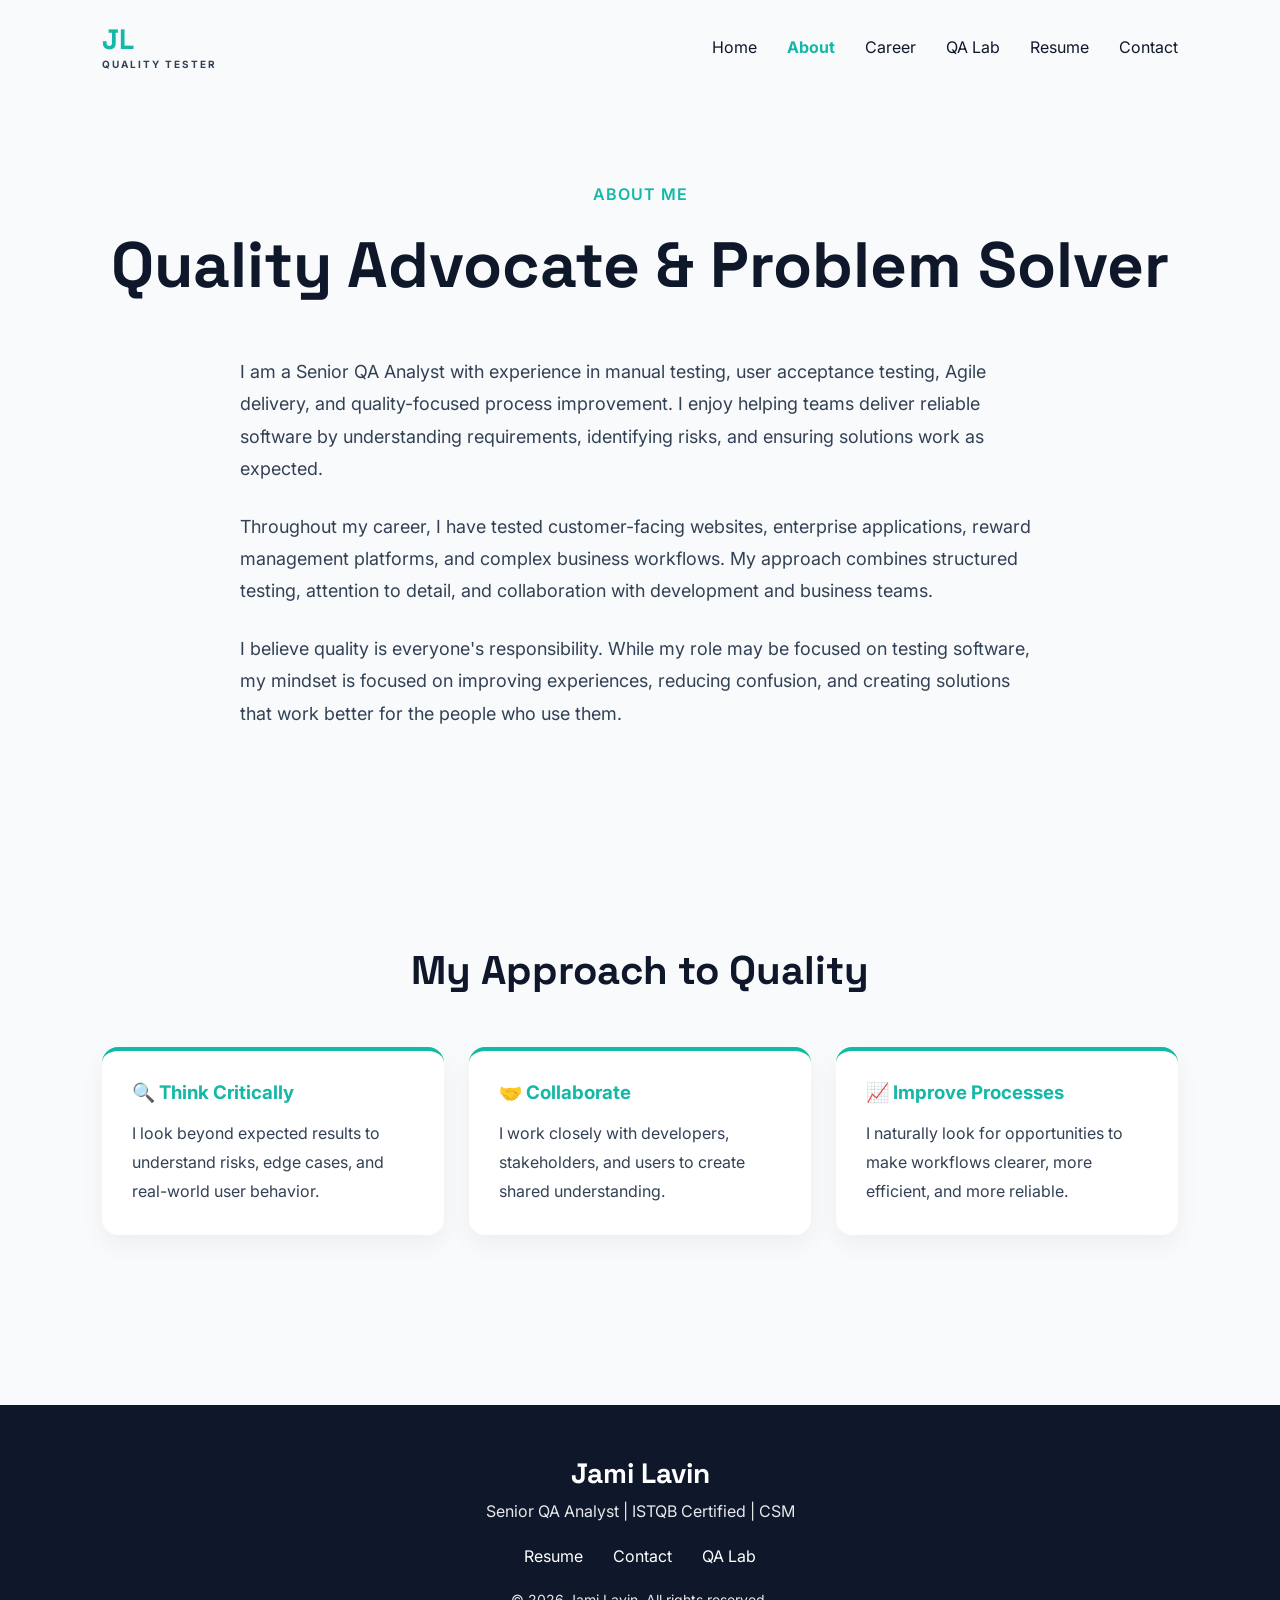
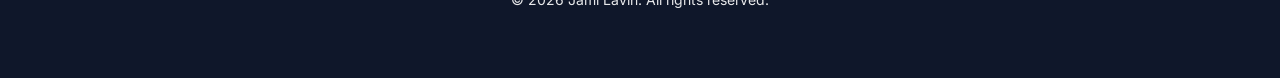
==== about.html @ 4e29f06f "Add files via upload" ====
<!DOCTYPE html>
<html lang="en">

<head>

<meta charset="UTF-8">

<meta name="viewport" content="width=device-width, initial-scale=1.0">

<title>About | Jami Lavin</title>

<link rel="stylesheet" href="css/style.css">

<link href="https://fonts.googleapis.com/css2?family=Inter:wght@400;500;600;700&family=Space+Grotesk:wght@500;600;700&display=swap" rel="stylesheet">

</head>


<body>


<header>

<nav class="navbar">

<div class="logo">
JL
<span>Quality Tester</span>
</div>


<ul class="nav-links">

<li><a href="index.html">Home</a></li>
<li><a class="active" href="about.html">About</a></li>
<li><a href="experience.html">Career</a></li>
<li><a href="qa-lab.html">QA Lab</a></li>
<li><a href="resume.html">Resume</a></li>
<li><a href="contact.html">Contact</a></li>

</ul>

</nav>

</header>


<section class="about">

    <div class="section-title">

        <p class="section-label">
            ABOUT ME
        </p>

        <h1>
            Quality Advocate & Problem Solver
        </h1>

    </div>



    <div class="about-content">


        <p>
            I am a Senior QA Analyst with experience in manual testing,
            user acceptance testing, Agile delivery, and quality-focused
            process improvement. I enjoy helping teams deliver reliable
            software by understanding requirements, identifying risks,
            and ensuring solutions work as expected.
        </p>


        <p>
            Throughout my career, I have tested customer-facing websites,
            enterprise applications, reward management platforms, and
            complex business workflows. My approach combines structured
            testing, attention to detail, and collaboration with
            development and business teams.
        </p>


        <p>
            I believe quality is everyone's responsibility. While my role
            may be focused on testing software, my mindset is focused on
            improving experiences, reducing confusion, and creating
            solutions that work better for the people who use them.
        </p>


    </div>

</section>

<section class="about">

<div class="section-title">

<h2>
My Approach to Quality
</h2>

</div>


<div class="skills-grid">


<div class="skill-card">

<h3>
🔍 Think Critically
</h3>

<p>
I look beyond expected results to understand risks,
edge cases, and real-world user behavior.
</p>

</div>



<div class="skill-card">

<h3>
🤝 Collaborate
</h3>

<p>
I work closely with developers, stakeholders,
and users to create shared understanding.
</p>

</div>



<div class="skill-card">

<h3>
📈 Improve Processes
</h3>

<p>
I naturally look for opportunities to make
workflows clearer, more efficient, and more reliable.
</p>

</div>



</div>

</section>




<footer class="footer">

    <div class="footer-content">

        <h3>
            Jami Lavin
        </h3>

        <p>
            Senior QA Analyst | ISTQB Certified | CSM
        </p>

        <div class="footer-links">

            <a href="resume.html">
                Resume
            </a>

            <a href="contact.html">
                Contact
            </a>

            <a href="qa-lab.html">
                QA Lab
            </a>

        </div>

        <p class="footer-copy">
            © 2026 Jami Lavin. All rights reserved.
        </p>

    </div>

</footer>
---- css/style.css ----
:root {

  --primary: #0F172A;   /* Navy */
--accent: #14B8A6;    /* Teal */
--highlight: #F97316; /* Coral */
--background: #F8FAFC;
--text: #334155;

}


* {
    margin: 0;
    padding: 0;
    box-sizing: border-box;
}


body {

    font-family: 'Inter', sans-serif;
    background: var(--background);
    color: var(--text);

}

nav ul {
  display: flex;
  flex-wrap: wrap;
  gap: 20px;
}


h1,
h2 {

    font-family: 'Space Grotesk', sans-serif;

}



.navbar {

    display: flex;
    justify-content: space-between;
    align-items: center;
    padding: 25px 8%;
    flex-wrap: wrap;

}



.logo {

    font-family: 'Space Grotesk', sans-serif;

    font-size: 28px;
    font-weight: 700;

    color: var(--accent);

    display: flex;
    flex-direction: column;

    line-height: 1;

}


.logo span {

    font-family: 'Inter', sans-serif;

    font-size: 10px;

    letter-spacing: 2px;

    text-transform: uppercase;

    color: var(--text);

    margin-top: 6px;

}



.nav-links {

    display: flex;
    align-items: center;
    gap: 30px;
    list-style: none;

}



.nav-links a {

    text-decoration: none;

    color: var(--primary);

    font-weight: 500;

}



.hero {

    min-height: 90vh;

    display: flex;

    align-items: center;

    padding: 5% 8%;

}



.hero-content {

    max-width: 750px;

}



.section-label {

    color: var(--accent);

    font-weight: 600;

    letter-spacing: 1px;

    margin-bottom: 20px;

}


h1 {

    font-size: 64px;

    color: var(--primary);

    margin-bottom: 15px;

}



h2 {

    font-size: 28px;

    color: var(--primary);

    line-height: 1.3;

    margin-bottom: 20px;

}


.description {

    font-weight: 600;

    margin-bottom: 20px;

}



.intro {

    font-size: 18px;

    line-height: 1.7;

    max-width: 650px;

    margin-bottom: 45px;

}


.hero-buttons {

    display: flex;

    gap: 20px;

    margin-top: 45px;
}




.button:hover {

    opacity: 0.85;

}


.button.secondary:hover {

    background: var(--primary);

    color: white;

}


.section-title {

    text-align: center;

    margin-bottom: 50px;

}





.section-title h2 {

    color: var(--primary);

    font-size: 40px;

    margin-top: 10px;

}


.about,
.skills {

    padding: 90px 8%;

}


.about-content {

    max-width: 800px;

    margin: auto;

    font-size: 18px;

    line-height: 1.8;

}


.about-content p {

    margin-bottom: 25px;

}

.project-card h3,
.skill-card h3 {

    color:var(--accent);

}

.skills-grid {

    display: grid;

    grid-template-columns: repeat(auto-fit, minmax(230px, 1fr));

    gap: 25px;

}


.skill-card {

    background:white;

    padding:30px;

    border-radius:16px;

    box-shadow:0 10px 25px rgba(0,0,0,0.05);

    transition: transform .3s ease;

    border-top: 4px solid var(--accent);

}


.skill-card:hover {

    transform:translateY(-8px);

}


.skill-card h3 {

    color:var(--primary);

    margin-bottom:15px;

}


.skill-card p {

    line-height:1.8;

    color:var(--text);

}

.qa-lab {

    padding:90px 8%;

}


.qa-intro {

    max-width:700px;

    margin:20px auto;

    line-height:1.7;

}



.qa-dashboard {

    display:grid;

    grid-template-columns:repeat(auto-fit,minmax(240px,1fr));

    gap:25px;

    margin-top:50px;

}



.qa-card {

    background:white;

    padding:35px;

    border-radius:18px;

    box-shadow:0 10px 25px rgba(0,0,0,.05);

    transition:.3s;

    border-top: 4px solid var(--accent);

}



.qa-card:hover {

    transform:translateY(-8px);

}



.qa-card h3 {

    color:var(--accent);

    margin-bottom:20px;

}

/* Professional Snapshot */

.snapshot {

    padding: 80px 8%;

    background: white;

    text-align: center;

}

.snapshot h2 {

    margin-bottom: 50px;

}

.snapshot-grid {

    display: grid;

    grid-template-columns: repeat(auto-fit, minmax(220px, 1fr));

    gap: 25px;

}

.snapshot-card {

    padding: 35px 25px;

    border-radius: 18px;

    background: var(--background);

    box-shadow: 0 10px 25px rgba(0,0,0,.05);

    transition: .3s ease;

}

.snapshot-card:hover {

    transform: translateY(-6px);

}

.snapshot-card h3 {

    font-size: 42px;

    color: var(--accent);

    margin-bottom: 15px;

}

.snapshot-card p {

    line-height: 1.6;

}

/* Footer */

footer {

    background: var(--primary);

    color: white;

    padding: 60px 8%;

    text-align: center;

}

.footer-content h3 {

    font-size: 28px;

    margin-bottom: 15px;

}

.footer-content p {

    opacity: .9;

    margin-bottom: 25px;

}

.footer-links {

    display: flex;

    justify-content: center;

    gap: 30px;

    margin-bottom: 30px;

    flex-wrap: wrap;

}

.footer-links a {

    color: white;

    text-decoration: none;

    transition: .3s;

}

.footer-links a:hover {

    color: var(--accent);

}

.copyright {

    font-size: 14px;

    opacity: .7;

}

.metric {

    font-family:'Space Grotesk', sans-serif;

    font-size:40px;

    font-weight:700;

    color:var(--accent);

    margin-bottom:15px;

}



.status-ready {

    color:var(--accent);

}
.test-cases {

    padding:40px 8%;

    max-width:900px;

    margin:auto;

}


.test-cases .test-case {

    margin-bottom:20px;

}

.badge.regression {
    background: #E0E7FF;
    color: #3730A3;
}

.badge.uat {
    background: #CCFBF1;
    color: #0F766E;
}

.table-container {

    overflow-x:auto;

}


table {

    width:100%;

    border-collapse:collapse;

    background:white;

    border-radius:15px;

    overflow:hidden;

}



th {

    background:var(--primary);

    color:white;

    text-align:left;

    padding:18px;

}



td {

    padding:18px;

    border-bottom:1px solid #e2e8f0;

}



.passed {

    color:var(--accent);

    font-weight:700;

}

.defects {

    padding:90px 8%;

}



.defect-grid {

    display:grid;

    grid-template-columns:repeat(auto-fit,minmax(300px,1fr));

    gap:30px;

}



.defect-card {

    background:white;

    padding:30px;

    border-radius:18px;

    box-shadow:0 10px 25px rgba(0,0,0,.05);

    transition:.3s;

}



.defect-card:hover {

    transform:translateY(-8px);

}



.defect-header {

    display:flex;

    justify-content:space-between;

    align-items:center;

    margin-bottom:20px;

}

header {
  flex-wrap: wrap;
}

.bug-id {

    font-weight:700;

    color:var(--primary);

}



.severity {

    padding:6px 12px;

    border-radius:20px;

    font-size:12px;

    font-weight:700;

}



.high {

    background:#fee2e2;

    color:#b91c1c;

}



.medium {

    background:#fef3c7;

    color:#92400e;

}



.low {

    background:#dcfce7;

    color:#166534;

}



.defect-card h3 {

    margin-bottom:15px;

    color:var(--primary);

}



.defect-card h4 {

    margin-top:20px;

    margin-bottom:10px;

}



.defect-card li {

    margin-left:20px;

    margin-bottom:5px;

}



.defect-card p {

    line-height:1.6;

    margin-top:12px;

}

.test-plan,
.traceability {

    padding:90px 8%;

}



.plan-grid {

    display:grid;

    grid-template-columns:repeat(auto-fit,minmax(250px,1fr));

    gap:25px;

}



.plan-card {

    background:white;

    padding:30px;

    border-radius:18px;

    box-shadow:0 10px 25px rgba(0,0,0,.05);

}



.plan-card h3 {

    color:var(--primary);

    margin-bottom:15px;

}



.plan-card p {

    line-height:1.7;

}

.api-testing {

    padding:90px 8%;

}



.api-grid {

    display:grid;

    grid-template-columns:repeat(auto-fit,minmax(280px,1fr));

    gap:25px;

}



.api-card {

    background:white;

    padding:30px;

    border-radius:18px;

    box-shadow:0 10px 25px rgba(0,0,0,.05);

}



.api-card h3 {

    color:var(--primary);

    margin-bottom:20px;

}



.api-card p {

    line-height:1.7;

    margin-bottom:15px;

}



.api-status {

    display:inline-block;

    margin-top:15px;

    color:var(--accent);

    font-weight:700;

}

.projects {

    padding:90px 8%;

}



.project-grid {

    display:grid;

    grid-template-columns:repeat(auto-fit,minmax(300px,1fr));

    gap:30px;

}



.project-card {

    background:white;

    padding:35px;

    border-radius:18px;

    box-shadow:0 10px 25px rgba(0,0,0,.05);

    border-top: 4px solid var(--accent);

}



.project-card h3 {

    color:var(--primary);

    margin-bottom:20px;

}



.project-card h4 {

    margin-top:20px;

    margin-bottom:10px;

}



.project-card li {

    margin-left:20px;

    margin-bottom:8px;

}



.project-card p {

    line-height:1.7;

    margin-bottom:15px;

}

.button {

    display:inline-block;
    padding:14px 28px;
    border-radius:30px;
    text-decoration:none;
    font-weight:600;

    background:var(--primary);
    color:white;
    border:2px solid var(--primary);

    transition:all .3s ease;

}

.button:hover{

    background:white;
    color:var(--primary);
    border:2px solid var(--primary);

}



.button.secondary{

    background:white;
    color:var(--primary);
    border:2px solid var(--primary);

}



.button.secondary:hover{

    background:var(--primary);
    color:white;

}

/* Homepage Highlight Cards */

.highlights {

    padding:80px 8%;

    text-align:center;

}


.highlight-grid {

    display:grid;

    grid-template-columns:repeat(auto-fit, minmax(250px, 1fr));

    gap:25px;

    margin-top:40px;

}


.highlight-card {

    background:white;

    padding:30px;

    border-radius:18px;

    box-shadow:0 10px 25px rgba(0,0,0,0.08);

    transition:0.3s;

}


.highlight-card:hover {

    transform:translateY(-6px);

}


.highlight-card h3 {

    margin-bottom:15px;

}


.highlight-card p {

    line-height:1.6;

}

.qa-card .button,
.project-card .button {
    margin-top: 25px;
}


.button {

    display:inline-block;
    padding:14px 28px;
    border-radius:30px;
    text-decoration:none;
    font-weight:600;

    background:var(--primary);
    color:white;
    border:2px solid var(--primary);

    transition:all .3s ease;

}

.qa-lab h2::after,
.projects h2::after,
.qa-artifacts h2::after,
.skills h2::after {

    content: "";

    display: block;

    width: 60px;

    height: 4px;

    background: var(--accent);

    margin: 15px auto;

    border-radius: 10px;

}

.qa-card h3,
.project-card h3,
.skill-card h3 {

    color: var(--accent);

}

.qa-card,
.project-card,
.skill-card {

    border-top: 4px solid var(--accent);

}

.case-study {

    padding:90px 8%;

}


.case-intro {

    max-width:750px;

    margin:25px auto;

    font-size:20px;

    line-height:1.7;

}


.case-section {

    margin-top:70px;

}


.case-section h2 {

    margin-bottom:25px;

    color:var(--primary);

}


.case-section li {

    margin-bottom:12px;

    line-height:1.6;

}


.workflow {

    display:grid;

    gap:15px;

    max-width:500px;

    margin:auto;

    text-align:center;

}


.workflow div {

    background:white;

    padding:20px;

    border-radius:15px;

    border-top:4px solid var(--accent);

    box-shadow:0 10px 25px rgba(0,0,0,.05);

}


.workflow span {

    color:var(--accent);

    font-size:25px;

}


.case-grid {

    display:grid;

    grid-template-columns:repeat(auto-fit,minmax(250px,1fr));

    gap:25px;

}


.case-card {

    background:white;

    padding:30px;

    border-radius:18px;

    border-top:4px solid var(--accent);

    box-shadow:0 10px 25px rgba(0,0,0,.05);

}


.case-card h3 {

    color:var(--accent);

    margin-bottom:15px;

}

.nav-links a.active {
    color: var(--accent);
    font-weight: 700;
}

.nav-links a {
    text-decoration: none;
    color: var(--primary);
    font-weight: 400;
}

.footer {

    background:var(--primary);

    color:white;

    padding:50px 8%;

    text-align:center;

    margin-top:80px;

}


.footer h3 {

    font-family:'Space Grotesk', sans-serif;

    font-size:28px;

    margin-bottom:10px;

}


.footer p {

    margin-bottom:20px;

}


.footer-links {

    display:flex;

    justify-content:center;

    gap:30px;

    margin:25px 0;

}


.footer-links a {

    color:white;

    text-decoration:none;

}


.footer-links a:hover {

    color:var(--accent);

}


.footer-copy {

    font-size:14px;

    opacity:.8;

}

.snapshot {

    padding:90px 8%;

}


.snapshot-content {

    max-width:850px;

    margin:auto;

    font-size:18px;

    line-height:1.8;

}


.snapshot-content p {

    margin-bottom:25px;

}
.contact {

    padding:90px 8%;

}


.contact-card {

    max-width:600px;

    margin:40px auto;

    background:white;

    padding:40px;

    border-radius:18px;

    box-shadow:0 10px 25px rgba(0,0,0,.08);

    text-align:center;

}


.contact-card h2 {

    color:var(--primary);

    margin-bottom:15px;

}


.contact-links {

    display:flex;

    justify-content:center;

    gap:25px;

    flex-wrap:wrap;

    margin-top:30px;

}


.contact-links a {

    text-decoration:none;

    color:var(--primary);

    font-weight:600;

}


.contact-links a:hover {

    color:var(--accent);

}

.resume-section {

    padding:60px 8%;

    max-width:900px;

    margin:auto;

}


.resume-section p,
.resume-section li {

    font-size:18px;

    line-height:1.7;

}


.resume-section li {

    margin-bottom:12px;

}

.nav-links a.active {

    color: var(--accent);

    font-weight:700;

}

.nav-links a {
    text-decoration: none;
    color: var(--primary);
    font-weight: 400;
}

.nav-links a:hover {

    color:var(--accent);

}

@media (max-width: 768px) {

    .navbar {
        flex-direction: column;
        gap: 25px;
    }

    .nav-links {
        flex-direction: column;
        width: 100%;
        gap: 15px;
        text-align: center;
    }

}

.qa-process {

    max-width: 850px;
    margin: 40px auto;

}


.process-step {

    display: flex;
    gap: 25px;
    align-items: flex-start;
    margin-bottom: 35px;

}


.process-step span {

    font-family: 'Space Grotesk', sans-serif;
    font-size: 32px;
    font-weight: 700;
    color: var(--accent);

}


.process-step h3 {

    color: var(--primary);
    margin-bottom: 10px;

}


.process-step p {

    line-height: 1.7;

}

.test-case {

    background: white;

    border-radius: 18px;

    margin-bottom: 25px;

    box-shadow: 0 10px 25px rgba(0,0,0,.05);

    overflow: hidden;

}





.test-case summary::-webkit-details-marker {

    display: none;

}


.test-case summary {

    padding: 22px 30px;

    cursor: pointer;

    font-weight: 700;

    color: var(--primary);

    list-style: none;

    font-size: 18px;

    min-height: 70px;

    display: flex;

    align-items: center;

    justify-content: space-between;

}


.test-case[open] summary::after {

    content: "−";

}


.test-content {

    padding: 0 30px 30px;

}


.test-content table {

    margin-top: 20px;

    margin-bottom: 25px;

}

.badge {

    padding: 6px 14px;

    border-radius: 20px;

    font-size: 13px;

    font-weight: 600;

}

.test-case {

    background: white;

    border-radius: 18px;

    margin-bottom: 25px;

    box-shadow: 0 10px 25px rgba(0,0,0,.05);

    overflow: hidden;

}


.test-case[open] summary {

    border-bottom: 1px solid #e2e8f0;

}

.functional {

    background: #dcfce7;

    color: #166534;

}


.regression {

    background: #dbeafe;

    color: #1d4ed8;

}


.integration {

    background: #ede9fe;

    color: #6d28d9;

}


.negative {

    background: #fef3c7;

    color: #92400e;

}
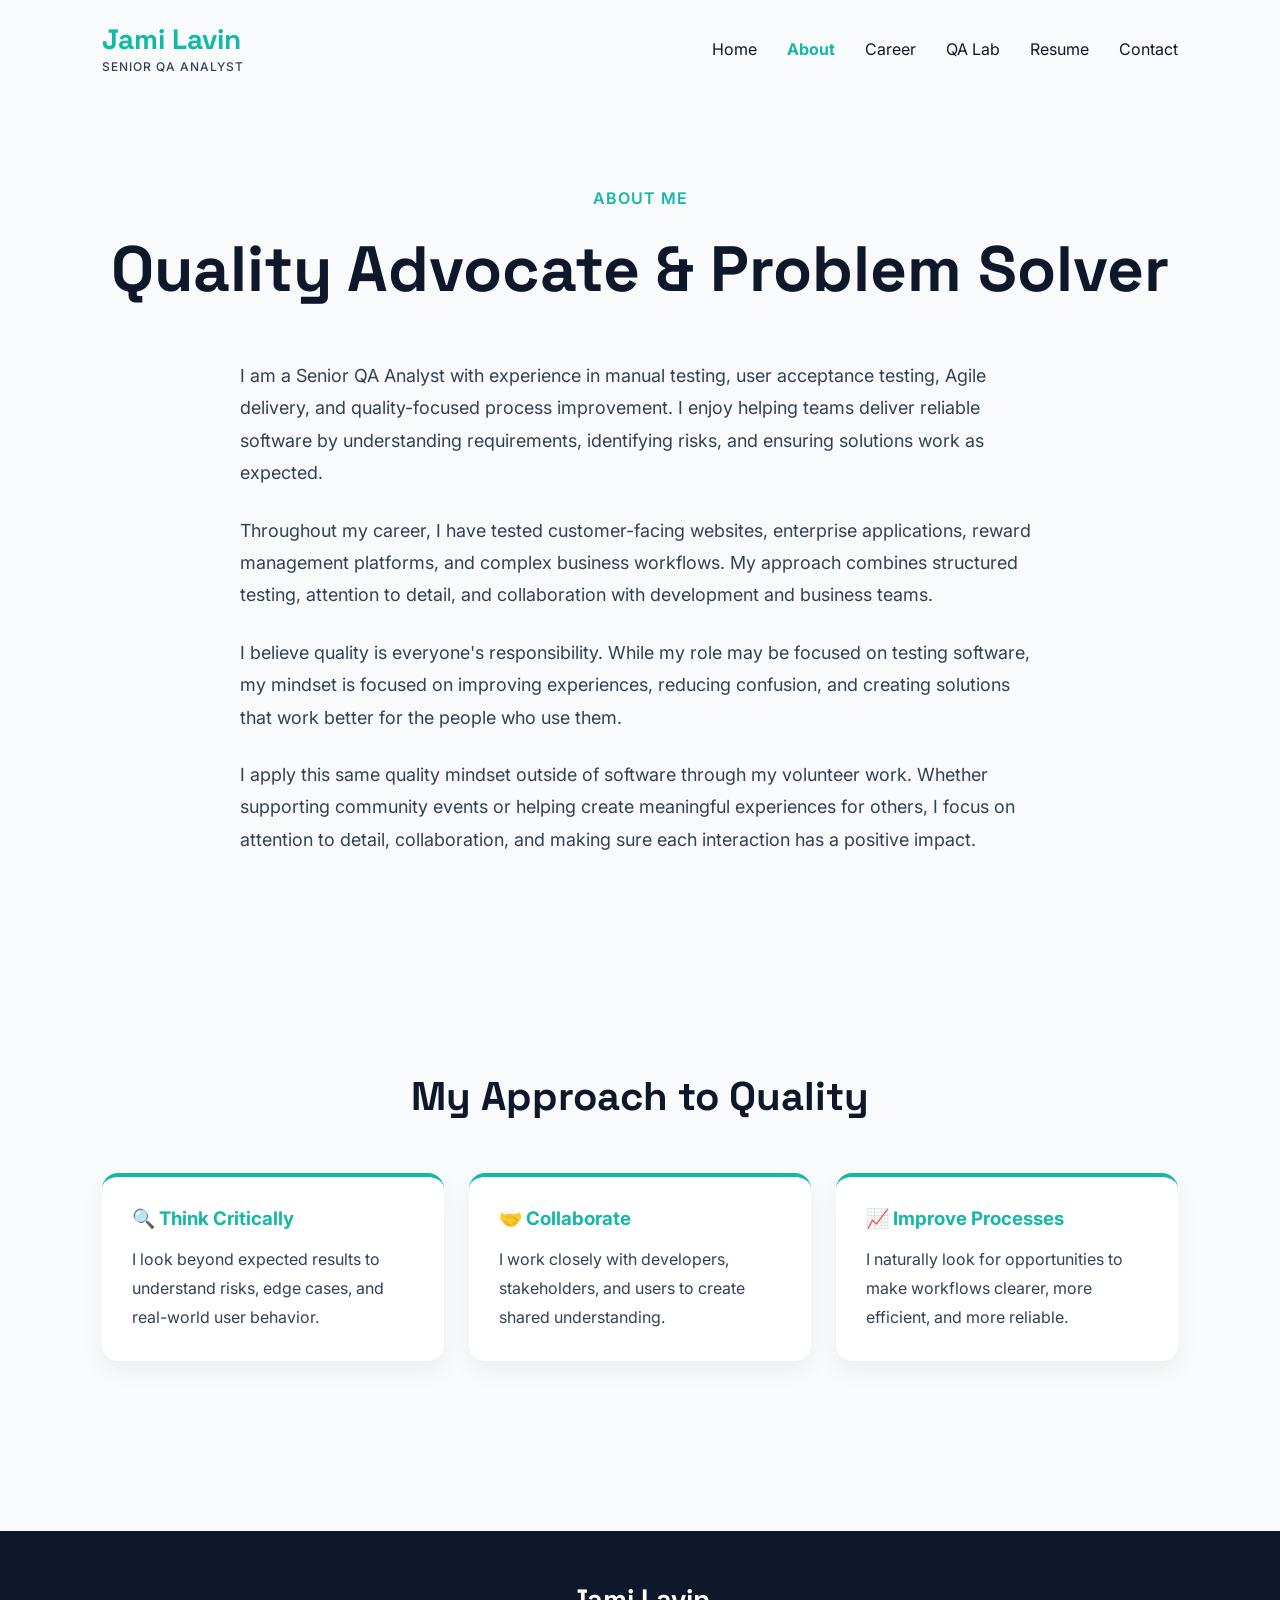
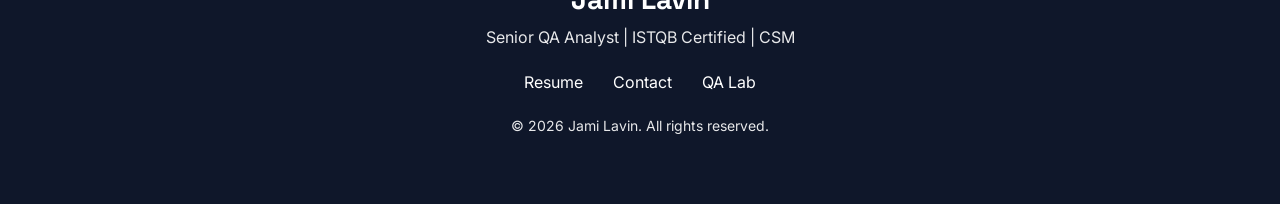
==== commit 6788079d: "Update portfolio with new headshot and improvements" ====
--- a/about.html
+++ b/about.html
@@ -1,197 +1,206 @@
-<!DOCTYPE html>
-<html lang="en">
-
-<head>
-
-<meta charset="UTF-8">
-
-<meta name="viewport" content="width=device-width, initial-scale=1.0">
-
-<title>About | Jami Lavin</title>
-
-<link rel="stylesheet" href="css/style.css">
-
-<link href="https://fonts.googleapis.com/css2?family=Inter:wght@400;500;600;700&family=Space+Grotesk:wght@500;600;700&display=swap" rel="stylesheet">
-
-</head>
-
-
-<body>
-
-
-<header>
-
-<nav class="navbar">
-
-<div class="logo">
-JL
-<span>Quality Tester</span>
-</div>
-
-
-<ul class="nav-links">
-
-<li><a href="index.html">Home</a></li>
-<li><a class="active" href="about.html">About</a></li>
-<li><a href="experience.html">Career</a></li>
-<li><a href="qa-lab.html">QA Lab</a></li>
-<li><a href="resume.html">Resume</a></li>
-<li><a href="contact.html">Contact</a></li>
-
-</ul>
-
-</nav>
-
-</header>
-
-
-<section class="about">
-
-    <div class="section-title">
-
-        <p class="section-label">
-            ABOUT ME
-        </p>
-
-        <h1>
-            Quality Advocate & Problem Solver
-        </h1>
-
-    </div>
-
-
-
-    <div class="about-content">
-
-
-        <p>
-            I am a Senior QA Analyst with experience in manual testing,
-            user acceptance testing, Agile delivery, and quality-focused
-            process improvement. I enjoy helping teams deliver reliable
-            software by understanding requirements, identifying risks,
-            and ensuring solutions work as expected.
-        </p>
-
-
-        <p>
-            Throughout my career, I have tested customer-facing websites,
-            enterprise applications, reward management platforms, and
-            complex business workflows. My approach combines structured
-            testing, attention to detail, and collaboration with
-            development and business teams.
-        </p>
-
-
-        <p>
-            I believe quality is everyone's responsibility. While my role
-            may be focused on testing software, my mindset is focused on
-            improving experiences, reducing confusion, and creating
-            solutions that work better for the people who use them.
-        </p>
-
-
-    </div>
-
-</section>
-
-<section class="about">
-
-<div class="section-title">
-
-<h2>
-My Approach to Quality
-</h2>
-
-</div>
-
-
-<div class="skills-grid">
-
-
-<div class="skill-card">
-
-<h3>
-🔍 Think Critically
-</h3>
-
-<p>
-I look beyond expected results to understand risks,
-edge cases, and real-world user behavior.
-</p>
-
-</div>
-
-
-
-<div class="skill-card">
-
-<h3>
-🤝 Collaborate
-</h3>
-
-<p>
-I work closely with developers, stakeholders,
-and users to create shared understanding.
-</p>
-
-</div>
-
-
-
-<div class="skill-card">
-
-<h3>
-📈 Improve Processes
-</h3>
-
-<p>
-I naturally look for opportunities to make
-workflows clearer, more efficient, and more reliable.
-</p>
-
-</div>
-
-
-
-</div>
-
-</section>
-
-
-
-
-<footer class="footer">
-
-    <div class="footer-content">
-
-        <h3>
-            Jami Lavin
-        </h3>
-
-        <p>
-            Senior QA Analyst | ISTQB Certified | CSM
-        </p>
-
-        <div class="footer-links">
-
-            <a href="resume.html">
-                Resume
-            </a>
-
-            <a href="contact.html">
-                Contact
-            </a>
-
-            <a href="qa-lab.html">
-                QA Lab
-            </a>
-
-        </div>
-
-        <p class="footer-copy">
-            © 2026 Jami Lavin. All rights reserved.
-        </p>
-
-    </div>
-
+<!DOCTYPE html>
+<html lang="en">
+
+<head>
+
+<meta charset="UTF-8">
+
+<meta name="viewport" content="width=device-width, initial-scale=1.0">
+
+<title>About | Jami Lavin</title>
+
+<link rel="stylesheet" href="css/style.css">
+
+<link href="https://fonts.googleapis.com/css2?family=Inter:wght@400;500;600;700&family=Space+Grotesk:wght@500;600;700&display=swap" rel="stylesheet">
+
+</head>
+
+
+<body>
+
+
+<header>
+
+<nav class="navbar">
+
+<div class="logo">
+Jami Lavin
+<span>Senior QA Analyst</span>
+</div>
+
+
+<ul class="nav-links">
+
+<li><a href="index.html">Home</a></li>
+<li><a class="active" href="about.html">About</a></li>
+<li><a href="experience.html">Career</a></li>
+<li><a href="qa-lab.html">QA Lab</a></li>
+<li><a href="resume.html">Resume</a></li>
+<li><a href="contact.html">Contact</a></li>
+
+</ul>
+
+</nav>
+
+</header>
+
+
+<section class="about">
+
+    <div class="section-title">
+
+        <p class="section-label">
+            ABOUT ME
+        </p>
+
+        <h1>
+            Quality Advocate & Problem Solver
+        </h1>
+
+    </div>
+
+
+
+    <div class="about-content">
+
+
+        <p>
+            I am a Senior QA Analyst with experience in manual testing,
+            user acceptance testing, Agile delivery, and quality-focused
+            process improvement. I enjoy helping teams deliver reliable
+            software by understanding requirements, identifying risks,
+            and ensuring solutions work as expected.
+        </p>
+
+
+        <p>
+            Throughout my career, I have tested customer-facing websites,
+            enterprise applications, reward management platforms, and
+            complex business workflows. My approach combines structured
+            testing, attention to detail, and collaboration with
+            development and business teams.
+        </p>
+
+
+        <p>
+            I believe quality is everyone's responsibility. While my role
+            may be focused on testing software, my mindset is focused on
+            improving experiences, reducing confusion, and creating
+            solutions that work better for the people who use them.
+        </p>
+
+<p>
+    I apply this same quality mindset outside of software through my volunteer
+    work. Whether supporting community events or helping create meaningful
+    experiences for others, I focus on attention to detail, collaboration, and
+    making sure each interaction has a positive impact.
+</p>
+    </div>
+
+</section>
+
+
+
+<section class="about">
+
+<div class="section-title">
+
+<h2>
+My Approach to Quality
+</h2>
+
+</div>
+
+
+<div class="skills-grid">
+
+
+<div class="skill-card">
+
+<h3>
+🔍 Think Critically
+</h3>
+
+<p>
+I look beyond expected results to understand risks,
+edge cases, and real-world user behavior.
+</p>
+
+</div>
+
+
+
+<div class="skill-card">
+
+<h3>
+🤝 Collaborate
+</h3>
+
+<p>
+I work closely with developers, stakeholders,
+and users to create shared understanding.
+</p>
+
+</div>
+
+
+
+<div class="skill-card">
+
+<h3>
+📈 Improve Processes
+</h3>
+
+<p>
+I naturally look for opportunities to make
+workflows clearer, more efficient, and more reliable.
+</p>
+
+</div>
+
+
+
+
+
+</div>
+
+</section>
+
+
+
+
+<footer class="footer">
+
+    <div class="footer-content">
+
+        <h3>
+            Jami Lavin
+        </h3>
+
+        <p>
+            Senior QA Analyst | ISTQB Certified | CSM
+        </p>
+
+        <div class="footer-links">
+
+            <a href="resume.html">
+                Resume
+            </a>
+
+            <a href="contact.html">
+                Contact
+            </a>
+
+            <a href="qa-lab.html">
+                QA Lab
+            </a>
+
+        </div>
+
+        <p class="footer-copy">
+            © 2026 Jami Lavin. All rights reserved.
+        </p>
+
+    </div>
+
 </footer>
--- a/css/style.css
+++ b/css/style.css
@@ -1,1673 +1,1806 @@
-:root {
-
-  --primary: #0F172A;   /* Navy */
---accent: #14B8A6;    /* Teal */
---highlight: #F97316; /* Coral */
---background: #F8FAFC;
---text: #334155;
-
-}
-
-
-* {
-    margin: 0;
-    padding: 0;
-    box-sizing: border-box;
-}
-
-
-body {
-
-    font-family: 'Inter', sans-serif;
-    background: var(--background);
-    color: var(--text);
-
-}
-
-nav ul {
-  display: flex;
-  flex-wrap: wrap;
-  gap: 20px;
-}
-
-
-h1,
-h2 {
-
-    font-family: 'Space Grotesk', sans-serif;
-
-}
-
-
-
-.navbar {
-
-    display: flex;
-    justify-content: space-between;
-    align-items: center;
-    padding: 25px 8%;
-    flex-wrap: wrap;
-
-}
-
-
-
-.logo {
-
-    font-family: 'Space Grotesk', sans-serif;
-
-    font-size: 28px;
-    font-weight: 700;
-
-    color: var(--accent);
-
-    display: flex;
-    flex-direction: column;
-
-    line-height: 1;
-
-}
-
-
-.logo span {
-
-    font-family: 'Inter', sans-serif;
-
-    font-size: 10px;
-
-    letter-spacing: 2px;
-
-    text-transform: uppercase;
-
-    color: var(--text);
-
-    margin-top: 6px;
-
-}
-
-
-
-.nav-links {
-
-    display: flex;
-    align-items: center;
-    gap: 30px;
-    list-style: none;
-
-}
-
-
-
-.nav-links a {
-
-    text-decoration: none;
-
-    color: var(--primary);
-
-    font-weight: 500;
-
-}
-
-
-
-.hero {
-
-    min-height: 90vh;
-
-    display: flex;
-
-    align-items: center;
-
-    padding: 5% 8%;
-
-}
-
-
-
-.hero-content {
-
-    max-width: 750px;
-
-}
-
-
-
-.section-label {
-
-    color: var(--accent);
-
-    font-weight: 600;
-
-    letter-spacing: 1px;
-
-    margin-bottom: 20px;
-
-}
-
-
-h1 {
-
-    font-size: 64px;
-
-    color: var(--primary);
-
-    margin-bottom: 15px;
-
-}
-
-
-
-h2 {
-
-    font-size: 28px;
-
-    color: var(--primary);
-
-    line-height: 1.3;
-
-    margin-bottom: 20px;
-
-}
-
-
-.description {
-
-    font-weight: 600;
-
-    margin-bottom: 20px;
-
-}
-
-
-
-.intro {
-
-    font-size: 18px;
-
-    line-height: 1.7;
-
-    max-width: 650px;
-
-    margin-bottom: 45px;
-
-}
-
-
-.hero-buttons {
-
-    display: flex;
-
-    gap: 20px;
-
-    margin-top: 45px;
-}
-
-
-
-
-.button:hover {
-
-    opacity: 0.85;
-
-}
-
-
-.button.secondary:hover {
-
-    background: var(--primary);
-
-    color: white;
-
-}
-
-
-.section-title {
-
-    text-align: center;
-
-    margin-bottom: 50px;
-
-}
-
-
-
-
-
-.section-title h2 {
-
-    color: var(--primary);
-
-    font-size: 40px;
-
-    margin-top: 10px;
-
-}
-
-
-.about,
-.skills {
-
-    padding: 90px 8%;
-
-}
-
-
-.about-content {
-
-    max-width: 800px;
-
-    margin: auto;
-
-    font-size: 18px;
-
-    line-height: 1.8;
-
-}
-
-
-.about-content p {
-
-    margin-bottom: 25px;
-
-}
-
-.project-card h3,
-.skill-card h3 {
-
-    color:var(--accent);
-
-}
-
-.skills-grid {
-
-    display: grid;
-
-    grid-template-columns: repeat(auto-fit, minmax(230px, 1fr));
-
-    gap: 25px;
-
-}
-
-
-.skill-card {
-
-    background:white;
-
-    padding:30px;
-
-    border-radius:16px;
-
-    box-shadow:0 10px 25px rgba(0,0,0,0.05);
-
-    transition: transform .3s ease;
-
-    border-top: 4px solid var(--accent);
-
-}
-
-
-.skill-card:hover {
-
-    transform:translateY(-8px);
-
-}
-
-
-.skill-card h3 {
-
-    color:var(--primary);
-
-    margin-bottom:15px;
-
-}
-
-
-.skill-card p {
-
-    line-height:1.8;
-
-    color:var(--text);
-
-}
-
-.qa-lab {
-
-    padding:90px 8%;
-
-}
-
-
-.qa-intro {
-
-    max-width:700px;
-
-    margin:20px auto;
-
-    line-height:1.7;
-
-}
-
-
-
-.qa-dashboard {
-
-    display:grid;
-
-    grid-template-columns:repeat(auto-fit,minmax(240px,1fr));
-
-    gap:25px;
-
-    margin-top:50px;
-
-}
-
-
-
-.qa-card {
-
-    background:white;
-
-    padding:35px;
-
-    border-radius:18px;
-
-    box-shadow:0 10px 25px rgba(0,0,0,.05);
-
-    transition:.3s;
-
-    border-top: 4px solid var(--accent);
-
-}
-
-
-
-.qa-card:hover {
-
-    transform:translateY(-8px);
-
-}
-
-
-
-.qa-card h3 {
-
-    color:var(--accent);
-
-    margin-bottom:20px;
-
-}
-
-/* Professional Snapshot */
-
-.snapshot {
-
-    padding: 80px 8%;
-
-    background: white;
-
-    text-align: center;
-
-}
-
-.snapshot h2 {
-
-    margin-bottom: 50px;
-
-}
-
-.snapshot-grid {
-
-    display: grid;
-
-    grid-template-columns: repeat(auto-fit, minmax(220px, 1fr));
-
-    gap: 25px;
-
-}
-
-.snapshot-card {
-
-    padding: 35px 25px;
-
-    border-radius: 18px;
-
-    background: var(--background);
-
-    box-shadow: 0 10px 25px rgba(0,0,0,.05);
-
-    transition: .3s ease;
-
-}
-
-.snapshot-card:hover {
-
-    transform: translateY(-6px);
-
-}
-
-.snapshot-card h3 {
-
-    font-size: 42px;
-
-    color: var(--accent);
-
-    margin-bottom: 15px;
-
-}
-
-.snapshot-card p {
-
-    line-height: 1.6;
-
-}
-
-/* Footer */
-
-footer {
-
-    background: var(--primary);
-
-    color: white;
-
-    padding: 60px 8%;
-
-    text-align: center;
-
-}
-
-.footer-content h3 {
-
-    font-size: 28px;
-
-    margin-bottom: 15px;
-
-}
-
-.footer-content p {
-
-    opacity: .9;
-
-    margin-bottom: 25px;
-
-}
-
-.footer-links {
-
-    display: flex;
-
-    justify-content: center;
-
-    gap: 30px;
-
-    margin-bottom: 30px;
-
-    flex-wrap: wrap;
-
-}
-
-.footer-links a {
-
-    color: white;
-
-    text-decoration: none;
-
-    transition: .3s;
-
-}
-
-.footer-links a:hover {
-
-    color: var(--accent);
-
-}
-
-.copyright {
-
-    font-size: 14px;
-
-    opacity: .7;
-
-}
-
-.metric {
-
-    font-family:'Space Grotesk', sans-serif;
-
-    font-size:40px;
-
-    font-weight:700;
-
-    color:var(--accent);
-
-    margin-bottom:15px;
-
-}
-
-
-
-.status-ready {
-
-    color:var(--accent);
-
-}
-.test-cases {
-
-    padding:40px 8%;
-
-    max-width:900px;
-
-    margin:auto;
-
-}
-
-
-.test-cases .test-case {
-
-    margin-bottom:20px;
-
-}
-
-.badge.regression {
-    background: #E0E7FF;
-    color: #3730A3;
-}
-
-.badge.uat {
-    background: #CCFBF1;
-    color: #0F766E;
-}
-
-.table-container {
-
-    overflow-x:auto;
-
-}
-
-
-table {
-
-    width:100%;
-
-    border-collapse:collapse;
-
-    background:white;
-
-    border-radius:15px;
-
-    overflow:hidden;
-
-}
-
-
-
-th {
-
-    background:var(--primary);
-
-    color:white;
-
-    text-align:left;
-
-    padding:18px;
-
-}
-
-
-
-td {
-
-    padding:18px;
-
-    border-bottom:1px solid #e2e8f0;
-
-}
-
-
-
-.passed {
-
-    color:var(--accent);
-
-    font-weight:700;
-
-}
-
-.defects {
-
-    padding:90px 8%;
-
-}
-
-
-
-.defect-grid {
-
-    display:grid;
-
-    grid-template-columns:repeat(auto-fit,minmax(300px,1fr));
-
-    gap:30px;
-
-}
-
-
-
-.defect-card {
-
-    background:white;
-
-    padding:30px;
-
-    border-radius:18px;
-
-    box-shadow:0 10px 25px rgba(0,0,0,.05);
-
-    transition:.3s;
-
-}
-
-
-
-.defect-card:hover {
-
-    transform:translateY(-8px);
-
-}
-
-
-
-.defect-header {
-
-    display:flex;
-
-    justify-content:space-between;
-
-    align-items:center;
-
-    margin-bottom:20px;
-
-}
-
-header {
-  flex-wrap: wrap;
-}
-
-.bug-id {
-
-    font-weight:700;
-
-    color:var(--primary);
-
-}
-
-
-
-.severity {
-
-    padding:6px 12px;
-
-    border-radius:20px;
-
-    font-size:12px;
-
-    font-weight:700;
-
-}
-
-
-
-.high {
-
-    background:#fee2e2;
-
-    color:#b91c1c;
-
-}
-
-
-
-.medium {
-
-    background:#fef3c7;
-
-    color:#92400e;
-
-}
-
-
-
-.low {
-
-    background:#dcfce7;
-
-    color:#166534;
-
-}
-
-
-
-.defect-card h3 {
-
-    margin-bottom:15px;
-
-    color:var(--primary);
-
-}
-
-
-
-.defect-card h4 {
-
-    margin-top:20px;
-
-    margin-bottom:10px;
-
-}
-
-
-
-.defect-card li {
-
-    margin-left:20px;
-
-    margin-bottom:5px;
-
-}
-
-
-
-.defect-card p {
-
-    line-height:1.6;
-
-    margin-top:12px;
-
-}
-
-.test-plan,
-.traceability {
-
-    padding:90px 8%;
-
-}
-
-
-
-.plan-grid {
-
-    display:grid;
-
-    grid-template-columns:repeat(auto-fit,minmax(250px,1fr));
-
-    gap:25px;
-
-}
-
-
-
-.plan-card {
-
-    background:white;
-
-    padding:30px;
-
-    border-radius:18px;
-
-    box-shadow:0 10px 25px rgba(0,0,0,.05);
-
-}
-
-
-
-.plan-card h3 {
-
-    color:var(--primary);
-
-    margin-bottom:15px;
-
-}
-
-
-
-.plan-card p {
-
-    line-height:1.7;
-
-}
-
-.api-testing {
-
-    padding:90px 8%;
-
-}
-
-
-
-.api-grid {
-
-    display:grid;
-
-    grid-template-columns:repeat(auto-fit,minmax(280px,1fr));
-
-    gap:25px;
-
-}
-
-
-
-.api-card {
-
-    background:white;
-
-    padding:30px;
-
-    border-radius:18px;
-
-    box-shadow:0 10px 25px rgba(0,0,0,.05);
-
-}
-
-
-
-.api-card h3 {
-
-    color:var(--primary);
-
-    margin-bottom:20px;
-
-}
-
-
-
-.api-card p {
-
-    line-height:1.7;
-
-    margin-bottom:15px;
-
-}
-
-
-
-.api-status {
-
-    display:inline-block;
-
-    margin-top:15px;
-
-    color:var(--accent);
-
-    font-weight:700;
-
-}
-
-.projects {
-
-    padding:90px 8%;
-
-}
-
-
-
-.project-grid {
-
-    display:grid;
-
-    grid-template-columns:repeat(auto-fit,minmax(300px,1fr));
-
-    gap:30px;
-
-}
-
-
-
-.project-card {
-
-    background:white;
-
-    padding:35px;
-
-    border-radius:18px;
-
-    box-shadow:0 10px 25px rgba(0,0,0,.05);
-
-    border-top: 4px solid var(--accent);
-
-}
-
-
-
-.project-card h3 {
-
-    color:var(--primary);
-
-    margin-bottom:20px;
-
-}
-
-
-
-.project-card h4 {
-
-    margin-top:20px;
-
-    margin-bottom:10px;
-
-}
-
-
-
-.project-card li {
-
-    margin-left:20px;
-
-    margin-bottom:8px;
-
-}
-
-
-
-.project-card p {
-
-    line-height:1.7;
-
-    margin-bottom:15px;
-
-}
-
-.button {
-
-    display:inline-block;
-    padding:14px 28px;
-    border-radius:30px;
-    text-decoration:none;
-    font-weight:600;
-
-    background:var(--primary);
-    color:white;
-    border:2px solid var(--primary);
-
-    transition:all .3s ease;
-
-}
-
-.button:hover{
-
-    background:white;
-    color:var(--primary);
-    border:2px solid var(--primary);
-
-}
-
-
-
-.button.secondary{
-
-    background:white;
-    color:var(--primary);
-    border:2px solid var(--primary);
-
-}
-
-
-
-.button.secondary:hover{
-
-    background:var(--primary);
-    color:white;
-
-}
-
-/* Homepage Highlight Cards */
-
-.highlights {
-
-    padding:80px 8%;
-
-    text-align:center;
-
-}
-
-
-.highlight-grid {
-
-    display:grid;
-
-    grid-template-columns:repeat(auto-fit, minmax(250px, 1fr));
-
-    gap:25px;
-
-    margin-top:40px;
-
-}
-
-
-.highlight-card {
-
-    background:white;
-
-    padding:30px;
-
-    border-radius:18px;
-
-    box-shadow:0 10px 25px rgba(0,0,0,0.08);
-
-    transition:0.3s;
-
-}
-
-
-.highlight-card:hover {
-
-    transform:translateY(-6px);
-
-}
-
-
-.highlight-card h3 {
-
-    margin-bottom:15px;
-
-}
-
-
-.highlight-card p {
-
-    line-height:1.6;
-
-}
-
-.qa-card .button,
-.project-card .button {
-    margin-top: 25px;
-}
-
-
-.button {
-
-    display:inline-block;
-    padding:14px 28px;
-    border-radius:30px;
-    text-decoration:none;
-    font-weight:600;
-
-    background:var(--primary);
-    color:white;
-    border:2px solid var(--primary);
-
-    transition:all .3s ease;
-
-}
-
-.qa-lab h2::after,
-.projects h2::after,
-.qa-artifacts h2::after,
-.skills h2::after {
-
-    content: "";
-
-    display: block;
-
-    width: 60px;
-
-    height: 4px;
-
-    background: var(--accent);
-
-    margin: 15px auto;
-
-    border-radius: 10px;
-
-}
-
-.qa-card h3,
-.project-card h3,
-.skill-card h3 {
-
-    color: var(--accent);
-
-}
-
-.qa-card,
-.project-card,
-.skill-card {
-
-    border-top: 4px solid var(--accent);
-
-}
-
-.case-study {
-
-    padding:90px 8%;
-
-}
-
-
-.case-intro {
-
-    max-width:750px;
-
-    margin:25px auto;
-
-    font-size:20px;
-
-    line-height:1.7;
-
-}
-
-
-.case-section {
-
-    margin-top:70px;
-
-}
-
-
-.case-section h2 {
-
-    margin-bottom:25px;
-
-    color:var(--primary);
-
-}
-
-
-.case-section li {
-
-    margin-bottom:12px;
-
-    line-height:1.6;
-
-}
-
-
-.workflow {
-
-    display:grid;
-
-    gap:15px;
-
-    max-width:500px;
-
-    margin:auto;
-
-    text-align:center;
-
-}
-
-
-.workflow div {
-
-    background:white;
-
-    padding:20px;
-
-    border-radius:15px;
-
-    border-top:4px solid var(--accent);
-
-    box-shadow:0 10px 25px rgba(0,0,0,.05);
-
-}
-
-
-.workflow span {
-
-    color:var(--accent);
-
-    font-size:25px;
-
-}
-
-
-.case-grid {
-
-    display:grid;
-
-    grid-template-columns:repeat(auto-fit,minmax(250px,1fr));
-
-    gap:25px;
-
-}
-
-
-.case-card {
-
-    background:white;
-
-    padding:30px;
-
-    border-radius:18px;
-
-    border-top:4px solid var(--accent);
-
-    box-shadow:0 10px 25px rgba(0,0,0,.05);
-
-}
-
-
-.case-card h3 {
-
-    color:var(--accent);
-
-    margin-bottom:15px;
-
-}
-
-.nav-links a.active {
-    color: var(--accent);
-    font-weight: 700;
-}
-
-.nav-links a {
-    text-decoration: none;
-    color: var(--primary);
-    font-weight: 400;
-}
-
-.footer {
-
-    background:var(--primary);
-
-    color:white;
-
-    padding:50px 8%;
-
-    text-align:center;
-
-    margin-top:80px;
-
-}
-
-
-.footer h3 {
-
-    font-family:'Space Grotesk', sans-serif;
-
-    font-size:28px;
-
-    margin-bottom:10px;
-
-}
-
-
-.footer p {
-
-    margin-bottom:20px;
-
-}
-
-
-.footer-links {
-
-    display:flex;
-
-    justify-content:center;
-
-    gap:30px;
-
-    margin:25px 0;
-
-}
-
-
-.footer-links a {
-
-    color:white;
-
-    text-decoration:none;
-
-}
-
-
-.footer-links a:hover {
-
-    color:var(--accent);
-
-}
-
-
-.footer-copy {
-
-    font-size:14px;
-
-    opacity:.8;
-
-}
-
-.snapshot {
-
-    padding:90px 8%;
-
-}
-
-
-.snapshot-content {
-
-    max-width:850px;
-
-    margin:auto;
-
-    font-size:18px;
-
-    line-height:1.8;
-
-}
-
-
-.snapshot-content p {
-
-    margin-bottom:25px;
-
-}
-.contact {
-
-    padding:90px 8%;
-
-}
-
-
-.contact-card {
-
-    max-width:600px;
-
-    margin:40px auto;
-
-    background:white;
-
-    padding:40px;
-
-    border-radius:18px;
-
-    box-shadow:0 10px 25px rgba(0,0,0,.08);
-
-    text-align:center;
-
-}
-
-
-.contact-card h2 {
-
-    color:var(--primary);
-
-    margin-bottom:15px;
-
-}
-
-
-.contact-links {
-
-    display:flex;
-
-    justify-content:center;
-
-    gap:25px;
-
-    flex-wrap:wrap;
-
-    margin-top:30px;
-
-}
-
-
-.contact-links a {
-
-    text-decoration:none;
-
-    color:var(--primary);
-
-    font-weight:600;
-
-}
-
-
-.contact-links a:hover {
-
-    color:var(--accent);
-
-}
-
-.resume-section {
-
-    padding:60px 8%;
-
-    max-width:900px;
-
-    margin:auto;
-
-}
-
-
-.resume-section p,
-.resume-section li {
-
-    font-size:18px;
-
-    line-height:1.7;
-
-}
-
-
-.resume-section li {
-
-    margin-bottom:12px;
-
-}
-
-.nav-links a.active {
-
-    color: var(--accent);
-
-    font-weight:700;
-
-}
-
-.nav-links a {
-    text-decoration: none;
-    color: var(--primary);
-    font-weight: 400;
-}
-
-.nav-links a:hover {
-
-    color:var(--accent);
-
-}
-
-@media (max-width: 768px) {
-
-    .navbar {
-        flex-direction: column;
-        gap: 25px;
-    }
-
-    .nav-links {
-        flex-direction: column;
-        width: 100%;
-        gap: 15px;
-        text-align: center;
-    }
-
-}
-
-.qa-process {
-
-    max-width: 850px;
-    margin: 40px auto;
-
-}
-
-
-.process-step {
-
-    display: flex;
-    gap: 25px;
-    align-items: flex-start;
-    margin-bottom: 35px;
-
-}
-
-
-.process-step span {
-
-    font-family: 'Space Grotesk', sans-serif;
-    font-size: 32px;
-    font-weight: 700;
-    color: var(--accent);
-
-}
-
-
-.process-step h3 {
-
-    color: var(--primary);
-    margin-bottom: 10px;
-
-}
-
-
-.process-step p {
-
-    line-height: 1.7;
-
-}
-
-.test-case {
-
-    background: white;
-
-    border-radius: 18px;
-
-    margin-bottom: 25px;
-
-    box-shadow: 0 10px 25px rgba(0,0,0,.05);
-
-    overflow: hidden;
-
-}
-
-
-
-
-
-.test-case summary::-webkit-details-marker {
-
-    display: none;
-
-}
-
-
-.test-case summary {
-
-    padding: 22px 30px;
-
-    cursor: pointer;
-
-    font-weight: 700;
-
-    color: var(--primary);
-
-    list-style: none;
-
-    font-size: 18px;
-
-    min-height: 70px;
-
-    display: flex;
-
-    align-items: center;
-
-    justify-content: space-between;
-
-}
-
-
-.test-case[open] summary::after {
-
-    content: "−";
-
-}
-
-
-.test-content {
-
-    padding: 0 30px 30px;
-
-}
-
-
-.test-content table {
-
-    margin-top: 20px;
-
-    margin-bottom: 25px;
-
-}
-
-.badge {
-
-    padding: 6px 14px;
-
-    border-radius: 20px;
-
-    font-size: 13px;
-
-    font-weight: 600;
-
-}
-
-.test-case {
-
-    background: white;
-
-    border-radius: 18px;
-
-    margin-bottom: 25px;
-
-    box-shadow: 0 10px 25px rgba(0,0,0,.05);
-
-    overflow: hidden;
-
-}
-
-
-.test-case[open] summary {
-
-    border-bottom: 1px solid #e2e8f0;
-
-}
-
-.functional {
-
-    background: #dcfce7;
-
-    color: #166534;
-
-}
-
-
-.regression {
-
-    background: #dbeafe;
-
-    color: #1d4ed8;
-
-}
-
-
-.integration {
-
-    background: #ede9fe;
-
-    color: #6d28d9;
-
-}
-
-
-.negative {
-
-    background: #fef3c7;
-
-    color: #92400e;
-
-}
+:root {
+
+  --primary: #0F172A;   /* Navy */
+--accent: #14B8A6;    /* Teal */
+--highlight: #F97316; /* Coral */
+--background: #F8FAFC;
+--text: #334155;
+
+}
+
+
+* {
+    margin: 0;
+    padding: 0;
+    box-sizing: border-box;
+}
+
+
+body {
+
+    font-family: 'Inter', sans-serif;
+    background: var(--background);
+    color: var(--text);
+
+}
+
+nav ul {
+  display: flex;
+  flex-wrap: wrap;
+  gap: 20px;
+}
+
+
+h1,
+h2 {
+
+    font-family: 'Space Grotesk', sans-serif;
+
+}
+
+
+
+.navbar {
+
+    display: flex;
+    justify-content: space-between;
+    align-items: center;
+    padding: 25px 8%;
+    flex-wrap: wrap;
+
+}
+
+
+
+.logo {
+
+    font-family: 'Space Grotesk', sans-serif;
+
+    font-size: 28px;
+    font-weight: 700;
+
+    color: var(--accent);
+
+    display: flex;
+    flex-direction: column;
+
+    line-height: 1;
+
+}
+
+
+.logo span {
+
+    font-family: 'Inter', sans-serif;
+
+    font-size: 12px;
+
+    font-weight: 500;
+
+    letter-spacing: 1px;
+
+    text-transform: uppercase;
+
+    color: var(--text);
+
+    margin-top: 8px;
+
+}
+
+.experience-page {
+
+    padding: 90px 8%;
+    text-align: center;
+
+}
+
+.experience-card {
+
+    max-width: 850px;
+    margin: 40px auto;
+    text-align: left;
+
+}
+
+.career-cards {
+    margin-top: 50px;
+}
+
+
+.leadership-section {
+    padding-top: 0;
+}
+
+.skill-card ul {
+    margin-top: 15px;
+    padding-left: 20px;
+}
+
+.skill-card li {
+    margin-bottom: 8px;
+    line-height: 1.5;
+}
+
+
+
+.nav-links {
+
+    display: flex;
+    align-items: center;
+    gap: 30px;
+    list-style: none;
+
+}
+
+
+
+.nav-links a {
+
+    text-decoration: none;
+
+    color: var(--primary);
+
+    font-weight: 500;
+
+}
+
+
+
+.hero {
+
+    min-height: 90vh;
+
+    display: flex;
+
+    align-items: center;
+
+    padding: 5% 8%;
+
+}
+
+
+
+.hero-content {
+
+    max-width: 750px;
+
+}
+.hero {
+    display: flex;
+    align-items: center;
+    justify-content: center;
+    gap: 80px;
+    max-width: 1400px;
+    margin: 0 auto;
+    padding: 100px 8%;
+}
+
+.hero-content {
+    flex: 1;
+    max-width: 650px;
+}
+
+.hero-image {
+    flex: 0 0 340px;
+    display: flex;
+    justify-content: center;
+}
+
+.hero-image img {
+    width: 100%;
+    max-width: 340px;
+    border-radius: 20px;
+    border: 4px solid white;
+    box-shadow: 0 18px 40px rgba(15,23,42,.15);
+}
+
+
+
+.section-label {
+
+    color: var(--accent);
+
+    font-weight: 600;
+
+    letter-spacing: 1px;
+
+    margin-bottom: 20px;
+
+}
+
+
+h1 {
+
+    font-size: 64px;
+
+    color: var(--primary);
+
+    margin-bottom: 15px;
+
+}
+
+
+
+h2 {
+
+    font-size: 28px;
+
+    color: var(--primary);
+
+    line-height: 1.3;
+
+    margin-bottom: 20px;
+
+}
+
+
+.description {
+
+    font-weight: 600;
+
+    margin-bottom: 20px;
+
+}
+
+
+
+.intro {
+
+    font-size: 18px;
+
+    line-height: 1.7;
+
+    max-width: 650px;
+
+    margin-bottom: 45px;
+
+}
+
+
+.hero-buttons {
+
+    display: flex;
+
+    gap: 20px;
+
+    margin-top: 45px;
+}
+
+
+
+
+.button:hover {
+
+    opacity: 0.85;
+
+}
+
+
+.button.secondary:hover {
+
+    background: var(--primary);
+
+    color: white;
+
+}
+
+
+.section-title {
+
+    text-align: center;
+
+    margin-bottom: 50px;
+
+}
+
+
+
+
+
+.section-title h2 {
+
+    color: var(--primary);
+
+    font-size: 40px;
+
+    margin-top: 10px;
+
+}
+
+
+.about,
+.skills {
+
+    padding: 90px 8%;
+
+}
+
+
+.about-content {
+
+    max-width: 800px;
+
+    margin: auto;
+
+    font-size: 18px;
+
+    line-height: 1.8;
+
+}
+
+
+.about-content p {
+
+    margin-bottom: 25px;
+
+}
+
+.project-card h3,
+.skill-card h3 {
+
+    color:var(--accent);
+
+}
+
+.skills-grid {
+
+    display: grid;
+
+    grid-template-columns: repeat(auto-fit, minmax(230px, 1fr));
+
+    gap: 25px;
+
+}
+
+
+.skill-card {
+
+    background:white;
+
+    padding:30px;
+
+    border-radius:16px;
+
+    box-shadow:0 10px 25px rgba(0,0,0,0.05);
+
+    transition: transform .3s ease;
+
+    border-top: 4px solid var(--accent);
+
+}
+
+
+.skill-card:hover {
+
+    transform:translateY(-8px);
+
+}
+
+
+.skill-card h3 {
+
+    color:var(--primary);
+
+    margin-bottom:15px;
+
+}
+
+
+.skill-card p {
+
+    line-height:1.8;
+
+    color:var(--text);
+
+}
+
+.qa-lab {
+
+    padding:90px 8%;
+
+}
+
+
+.qa-intro {
+
+    max-width:700px;
+
+    margin:20px auto;
+
+    line-height:1.7;
+
+}
+
+
+
+.qa-dashboard {
+
+    display:grid;
+
+    grid-template-columns:repeat(auto-fit,minmax(240px,1fr));
+
+    gap:25px;
+
+    margin-top:50px;
+
+}
+
+
+
+.qa-card {
+
+    background:white;
+
+    padding:35px;
+
+    border-radius:18px;
+
+    box-shadow:0 10px 25px rgba(0,0,0,.05);
+
+    transition:.3s;
+
+    border-top: 4px solid var(--accent);
+
+}
+
+
+
+.qa-card:hover {
+
+    transform:translateY(-8px);
+
+}
+
+
+
+.qa-card h3 {
+
+    color:var(--accent);
+
+    margin-bottom:20px;
+
+}
+
+/* Professional Snapshot */
+
+.snapshot {
+
+    padding: 80px 8%;
+
+    background: white;
+
+    text-align: center;
+
+}
+
+.snapshot h2 {
+
+    margin-bottom: 50px;
+
+}
+
+.snapshot-grid {
+
+    display: grid;
+
+    grid-template-columns: repeat(auto-fit, minmax(220px, 1fr));
+
+    gap: 25px;
+
+}
+
+.snapshot-card {
+
+    padding: 35px 25px;
+
+    border-radius: 18px;
+
+    background: var(--background);
+
+    box-shadow: 0 10px 25px rgba(0,0,0,.05);
+
+    transition: .3s ease;
+
+}
+
+.snapshot-card:hover {
+
+    transform: translateY(-6px);
+
+}
+
+.snapshot-card h3 {
+
+    font-size: 42px;
+
+    color: var(--accent);
+
+    margin-bottom: 15px;
+
+}
+
+.snapshot-card p {
+
+    line-height: 1.6;
+
+}
+
+/* Footer */
+
+footer {
+
+    background: var(--primary);
+
+    color: white;
+
+    padding: 60px 8%;
+
+    text-align: center;
+
+}
+
+.footer-content h3 {
+
+    font-size: 28px;
+
+    margin-bottom: 15px;
+
+}
+
+.footer-content p {
+
+    opacity: .9;
+
+    margin-bottom: 25px;
+
+}
+
+.footer-links {
+
+    display: flex;
+
+    justify-content: center;
+
+    gap: 30px;
+
+    margin-bottom: 30px;
+
+    flex-wrap: wrap;
+
+}
+
+.footer-links a {
+
+    color: white;
+
+    text-decoration: none;
+
+    transition: .3s;
+
+}
+
+.footer-links a:hover {
+
+    color: var(--accent);
+
+}
+
+.copyright {
+
+    font-size: 14px;
+
+    opacity: .7;
+
+}
+
+.metric {
+
+    font-family:'Space Grotesk', sans-serif;
+
+    font-size:40px;
+
+    font-weight:700;
+
+    color:var(--accent);
+
+    margin-bottom:15px;
+
+}
+
+
+
+.status-ready {
+
+    color:var(--accent);
+
+}
+.test-cases {
+
+    padding:40px 8%;
+
+    max-width:900px;
+
+    margin:auto;
+
+}
+
+
+.test-cases .test-case {
+
+    margin-bottom:20px;
+
+}
+
+.badge.regression {
+    background: #E0E7FF;
+    color: #3730A3;
+}
+
+.badge.uat {
+    background: #CCFBF1;
+    color: #0F766E;
+}
+
+.table-container {
+
+    overflow-x:auto;
+
+}
+
+
+table {
+
+    width:100%;
+
+    border-collapse:collapse;
+
+    background:white;
+
+    border-radius:15px;
+
+    overflow:hidden;
+
+}
+
+
+
+th {
+
+    background:var(--primary);
+
+    color:white;
+
+    text-align:left;
+
+    padding:18px;
+
+}
+
+
+
+td {
+
+    padding:18px;
+
+    border-bottom:1px solid #e2e8f0;
+
+}
+
+
+
+.passed {
+
+    color:var(--accent);
+
+    font-weight:700;
+
+}
+
+.defects {
+
+    padding:90px 8%;
+
+}
+
+
+
+.defect-grid {
+
+    display:grid;
+
+    grid-template-columns:repeat(auto-fit,minmax(300px,1fr));
+
+    gap:30px;
+
+}
+
+
+
+.defect-card {
+
+    background:white;
+
+    padding:30px;
+
+    border-radius:18px;
+
+    box-shadow:0 10px 25px rgba(0,0,0,.05);
+
+    transition:.3s;
+
+}
+
+
+
+.defect-card:hover {
+
+    transform:translateY(-8px);
+
+}
+
+
+
+.defect-header {
+
+    display:flex;
+
+    justify-content:space-between;
+
+    align-items:center;
+
+    margin-bottom:20px;
+
+}
+
+header {
+  flex-wrap: wrap;
+}
+
+.bug-id {
+
+    font-weight:700;
+
+    color:var(--primary);
+
+}
+
+
+
+.severity {
+
+    padding:6px 12px;
+
+    border-radius:20px;
+
+    font-size:12px;
+
+    font-weight:700;
+
+}
+
+
+
+.high {
+
+    background:#fee2e2;
+
+    color:#b91c1c;
+
+}
+
+
+
+.medium {
+
+    background:#fef3c7;
+
+    color:#92400e;
+
+}
+
+
+
+.low {
+
+    background:#dcfce7;
+
+    color:#166534;
+
+}
+
+
+
+.defect-card h3 {
+
+    margin-bottom:15px;
+
+    color:var(--primary);
+
+}
+
+
+
+.defect-card h4 {
+
+    margin-top:20px;
+
+    margin-bottom:10px;
+
+}
+
+
+
+.defect-card li {
+
+    margin-left:20px;
+
+    margin-bottom:5px;
+
+}
+
+
+
+.defect-card p {
+
+    line-height:1.6;
+
+    margin-top:12px;
+
+}
+
+.test-plan,
+.traceability {
+
+    padding:90px 8%;
+
+}
+
+
+
+.plan-grid {
+
+    display:grid;
+
+    grid-template-columns:repeat(auto-fit,minmax(250px,1fr));
+
+    gap:25px;
+
+}
+
+
+
+.plan-card {
+
+    background:white;
+
+    padding:30px;
+
+    border-radius:18px;
+
+    box-shadow:0 10px 25px rgba(0,0,0,.05);
+
+}
+
+
+
+.plan-card h3 {
+
+    color:var(--primary);
+
+    margin-bottom:15px;
+
+}
+
+
+
+.plan-card p {
+
+    line-height:1.7;
+
+}
+
+.api-testing {
+
+    padding:90px 8%;
+
+}
+
+
+
+.api-grid {
+
+    display:grid;
+
+    grid-template-columns:repeat(auto-fit,minmax(280px,1fr));
+
+    gap:25px;
+
+}
+
+
+
+.api-card {
+
+    background:white;
+
+    padding:30px;
+
+    border-radius:18px;
+
+    box-shadow:0 10px 25px rgba(0,0,0,.05);
+
+}
+
+
+
+.api-card h3 {
+
+    color:var(--primary);
+
+    margin-bottom:20px;
+
+}
+
+
+
+.api-card p {
+
+    line-height:1.7;
+
+    margin-bottom:15px;
+
+}
+
+
+
+.api-status {
+
+    display:inline-block;
+
+    margin-top:15px;
+
+    color:var(--accent);
+
+    font-weight:700;
+
+}
+
+.projects {
+
+    padding:90px 8%;
+
+}
+
+
+
+.project-grid {
+
+    display:grid;
+
+    grid-template-columns:repeat(auto-fit,minmax(300px,1fr));
+
+    gap:30px;
+
+}
+
+
+
+.project-card {
+
+    background:white;
+
+    padding:35px;
+
+    border-radius:18px;
+
+    box-shadow:0 10px 25px rgba(0,0,0,.05);
+
+    border-top: 4px solid var(--accent);
+
+}
+
+
+
+.project-card h3 {
+
+    color:var(--primary);
+
+    margin-bottom:20px;
+
+}
+
+
+
+.project-card h4 {
+
+    margin-top:20px;
+
+    margin-bottom:10px;
+
+}
+
+
+
+.project-card li {
+
+    margin-left:20px;
+
+    margin-bottom:8px;
+
+}
+
+
+
+.project-card p {
+
+    line-height:1.7;
+
+    margin-bottom:15px;
+
+}
+
+.button {
+
+    display:inline-block;
+    padding:14px 28px;
+    border-radius:30px;
+    text-decoration:none;
+    font-weight:600;
+
+    background:var(--primary);
+    color:white;
+    border:2px solid var(--primary);
+
+    transition:all .3s ease;
+
+}
+
+.button:hover{
+
+    background:white;
+    color:var(--primary);
+    border:2px solid var(--primary);
+
+}
+
+
+
+.button.secondary{
+
+    background:white;
+    color:var(--primary);
+    border:2px solid var(--primary);
+
+}
+
+
+
+.button.secondary:hover{
+
+    background:var(--primary);
+    color:white;
+
+}
+
+/* Homepage Highlight Cards */
+
+.highlights {
+
+    padding:80px 8%;
+
+    text-align:center;
+
+}
+
+
+.highlight-grid {
+
+    display:grid;
+
+    grid-template-columns:repeat(auto-fit, minmax(250px, 1fr));
+
+    gap:25px;
+
+    margin-top:40px;
+
+}
+
+
+.highlight-card {
+
+    background:white;
+
+    padding:30px;
+
+    border-radius:18px;
+
+    box-shadow:0 10px 25px rgba(0,0,0,0.08);
+
+    transition:0.3s;
+
+}
+
+
+.highlight-card:hover {
+
+    transform:translateY(-6px);
+
+}
+
+
+.highlight-card h3 {
+
+    margin-bottom:15px;
+
+}
+
+
+.highlight-card p {
+
+    line-height:1.6;
+
+}
+
+.qa-card .button,
+.project-card .button {
+    margin-top: 25px;
+}
+
+
+.button {
+
+    display:inline-block;
+    padding:14px 28px;
+    border-radius:30px;
+    text-decoration:none;
+    font-weight:600;
+
+    background:var(--primary);
+    color:white;
+    border:2px solid var(--primary);
+
+    transition:all .3s ease;
+
+}
+
+.qa-lab h2::after,
+.projects h2::after,
+.qa-artifacts h2::after,
+.skills h2::after {
+
+    content: "";
+
+    display: block;
+
+    width: 60px;
+
+    height: 4px;
+
+    background: var(--accent);
+
+    margin: 15px auto;
+
+    border-radius: 10px;
+
+}
+
+.qa-card h3,
+.project-card h3,
+.skill-card h3 {
+
+    color: var(--accent);
+
+}
+
+.qa-card,
+.project-card,
+.skill-card {
+
+    border-top: 4px solid var(--accent);
+
+}
+
+.case-study {
+
+    padding:90px 8%;
+
+}
+
+
+.case-intro {
+
+    max-width:750px;
+
+    margin:25px auto;
+
+    font-size:20px;
+
+    line-height:1.7;
+
+}
+
+
+.case-section {
+
+    margin-top:70px;
+
+}
+
+
+.case-section h2 {
+
+    margin-bottom:25px;
+
+    color:var(--primary);
+
+}
+
+
+.case-section li {
+
+    margin-bottom:12px;
+
+    line-height:1.6;
+
+}
+
+
+.workflow {
+
+    display:grid;
+
+    gap:15px;
+
+    max-width:500px;
+
+    margin:auto;
+
+    text-align:center;
+
+}
+
+
+.workflow div {
+
+    background:white;
+
+    padding:20px;
+
+    border-radius:15px;
+
+    border-top:4px solid var(--accent);
+
+    box-shadow:0 10px 25px rgba(0,0,0,.05);
+
+}
+
+
+.workflow span {
+
+    color:var(--accent);
+
+    font-size:25px;
+
+}
+
+
+.case-grid {
+
+    display:grid;
+
+    grid-template-columns:repeat(auto-fit,minmax(250px,1fr));
+
+    gap:25px;
+
+}
+
+
+.case-card {
+
+    background:white;
+
+    padding:30px;
+
+    border-radius:18px;
+
+    border-top:4px solid var(--accent);
+
+    box-shadow:0 10px 25px rgba(0,0,0,.05);
+
+}
+
+
+.case-card h3 {
+
+    color:var(--accent);
+
+    margin-bottom:15px;
+
+}
+
+.nav-links a.active {
+    color: var(--accent);
+    font-weight: 700;
+}
+
+.nav-links a {
+    text-decoration: none;
+    color: var(--primary);
+    font-weight: 400;
+}
+
+.footer {
+
+    background:var(--primary);
+
+    color:white;
+
+    padding:50px 8%;
+
+    text-align:center;
+
+    margin-top:80px;
+
+}
+
+
+.footer h3 {
+
+    font-family:'Space Grotesk', sans-serif;
+
+    font-size:28px;
+
+    margin-bottom:10px;
+
+}
+
+
+.footer p {
+
+    margin-bottom:20px;
+
+}
+
+
+.footer-links {
+
+    display:flex;
+
+    justify-content:center;
+
+    gap:30px;
+
+    margin:25px 0;
+
+}
+
+
+.footer-links a {
+
+    color:white;
+
+    text-decoration:none;
+
+}
+
+
+.footer-links a:hover {
+
+    color:var(--accent);
+
+}
+
+
+.footer-copy {
+
+    font-size:14px;
+
+    opacity:.8;
+
+}
+
+.snapshot {
+
+    padding:90px 8%;
+
+}
+
+
+.snapshot-content {
+
+    max-width:850px;
+
+    margin:auto;
+
+    font-size:18px;
+
+    line-height:1.8;
+
+}
+
+
+.snapshot-content p {
+
+    margin-bottom:25px;
+
+}
+.contact {
+
+    padding:90px 8%;
+
+}
+
+
+.contact-card {
+
+    max-width:600px;
+
+    margin:40px auto;
+
+    background:white;
+
+    padding:40px;
+
+    border-radius:18px;
+
+    box-shadow:0 10px 25px rgba(0,0,0,.08);
+
+    text-align:center;
+
+}
+
+
+.contact-card h2 {
+
+    color:var(--primary);
+
+    margin-bottom:15px;
+
+}
+
+
+.contact-links {
+
+    display:flex;
+
+    justify-content:center;
+
+    gap:25px;
+
+    flex-wrap:wrap;
+
+    margin-top:30px;
+
+}
+
+
+.contact-links a {
+
+    text-decoration:none;
+
+    color:var(--primary);
+
+    font-weight:600;
+
+}
+
+
+.contact-links a:hover {
+
+    color:var(--accent);
+
+}
+
+.resume-section {
+
+    padding:60px 8%;
+
+    max-width:900px;
+
+    margin:auto;
+
+}
+
+
+.resume-section p,
+.resume-section li {
+
+    font-size:18px;
+
+    line-height:1.7;
+
+}
+
+
+.resume-section li {
+
+    margin-bottom:12px;
+
+}
+
+.nav-links a.active {
+
+    color: var(--accent);
+
+    font-weight:700;
+
+}
+
+.nav-links a {
+    text-decoration: none;
+    color: var(--primary);
+    font-weight: 400;
+}
+
+.nav-links a:hover {
+
+    color:var(--accent);
+
+}
+
+/* ==========================
+   Career Page
+========================== */
+
+.experience-page {
+    padding: 90px 8%;
+    text-align: center;
+}
+
+.experience-card {
+    max-width: 850px;
+    margin: 40px auto;
+    text-align: left;
+}
+
+
+
+.career-cards {
+    margin-top: 40px;
+}
+
+.leadership-section {
+    padding-top: 20px;
+}
+
+.leadership-section .experience-card {
+    max-width: 750px;
+    margin: 40px auto;
+}
+
+.leadership-section p {
+    line-height: 1.8;
+}
+
+
+
+
+
+
+
+@media (max-width: 768px) {
+
+    .navbar {
+        flex-direction: column;
+        gap: 25px;
+    }
+
+    .nav-links {
+        flex-direction: column;
+        width: 100%;
+        gap: 15px;
+        text-align: center;
+    }
+
+}
+
+.qa-process {
+
+    max-width: 850px;
+    margin: 40px auto;
+
+}
+
+
+.process-step {
+
+    display: flex;
+    gap: 25px;
+    align-items: flex-start;
+    margin-bottom: 35px;
+
+}
+
+
+.process-step span {
+
+    font-family: 'Space Grotesk', sans-serif;
+    font-size: 32px;
+    font-weight: 700;
+    color: var(--accent);
+
+}
+
+
+.process-step h3 {
+
+    color: var(--primary);
+    margin-bottom: 10px;
+
+}
+
+
+.process-step p {
+
+    line-height: 1.7;
+
+}
+
+.test-case {
+
+    background: white;
+
+    border-radius: 18px;
+
+    margin-bottom: 25px;
+
+    box-shadow: 0 10px 25px rgba(0,0,0,.05);
+
+    overflow: hidden;
+
+}
+
+
+
+
+
+.test-case summary::-webkit-details-marker {
+
+    display: none;
+
+}
+
+
+.test-case summary {
+
+    padding: 22px 30px;
+
+    cursor: pointer;
+
+    font-weight: 700;
+
+    color: var(--primary);
+
+    list-style: none;
+
+    font-size: 18px;
+
+    min-height: 70px;
+
+    display: flex;
+
+    align-items: center;
+
+    justify-content: space-between;
+
+}
+
+
+.test-case[open] summary::after {
+
+    content: "−";
+
+}
+
+
+.test-content {
+
+    padding: 0 30px 30px;
+
+}
+
+
+.test-content table {
+
+    margin-top: 20px;
+
+    margin-bottom: 25px;
+
+}
+
+.badge {
+
+    padding: 6px 14px;
+
+    border-radius: 20px;
+
+    font-size: 13px;
+
+    font-weight: 600;
+
+}
+
+.test-case {
+
+    background: white;
+
+    border-radius: 18px;
+
+    margin-bottom: 25px;
+
+    box-shadow: 0 10px 25px rgba(0,0,0,.05);
+
+    overflow: hidden;
+
+}
+
+
+.test-case[open] summary {
+
+    border-bottom: 1px solid #e2e8f0;
+
+}
+
+.functional {
+
+    background: #dcfce7;
+
+    color: #166534;
+
+}
+
+
+.regression {
+
+    background: #dbeafe;
+
+    color: #1d4ed8;
+
+}
+
+
+.integration {
+
+    background: #ede9fe;
+
+    color: #6d28d9;
+
+}
+
+
+.negative {
+
+    background: #fef3c7;
+
+    color: #92400e;
+
+}
+/* ---------- Mobile ---------- */
+
+@media (max-width: 768px) {
+
+    .hero {
+        flex-direction: column-reverse;
+        text-align: center;
+        gap: 40px;
+        padding: 60px 8%;
+    }
+
+    .hero-content {
+        max-width: 100%;
+    }
+
+    .hero-image {
+        flex: none;
+    }
+
+    .hero-image img {
+        width: 260px;
+    }
+
+    .hero-buttons {
+        justify-content: center;
+        flex-wrap: wrap;
+    }
+
+}
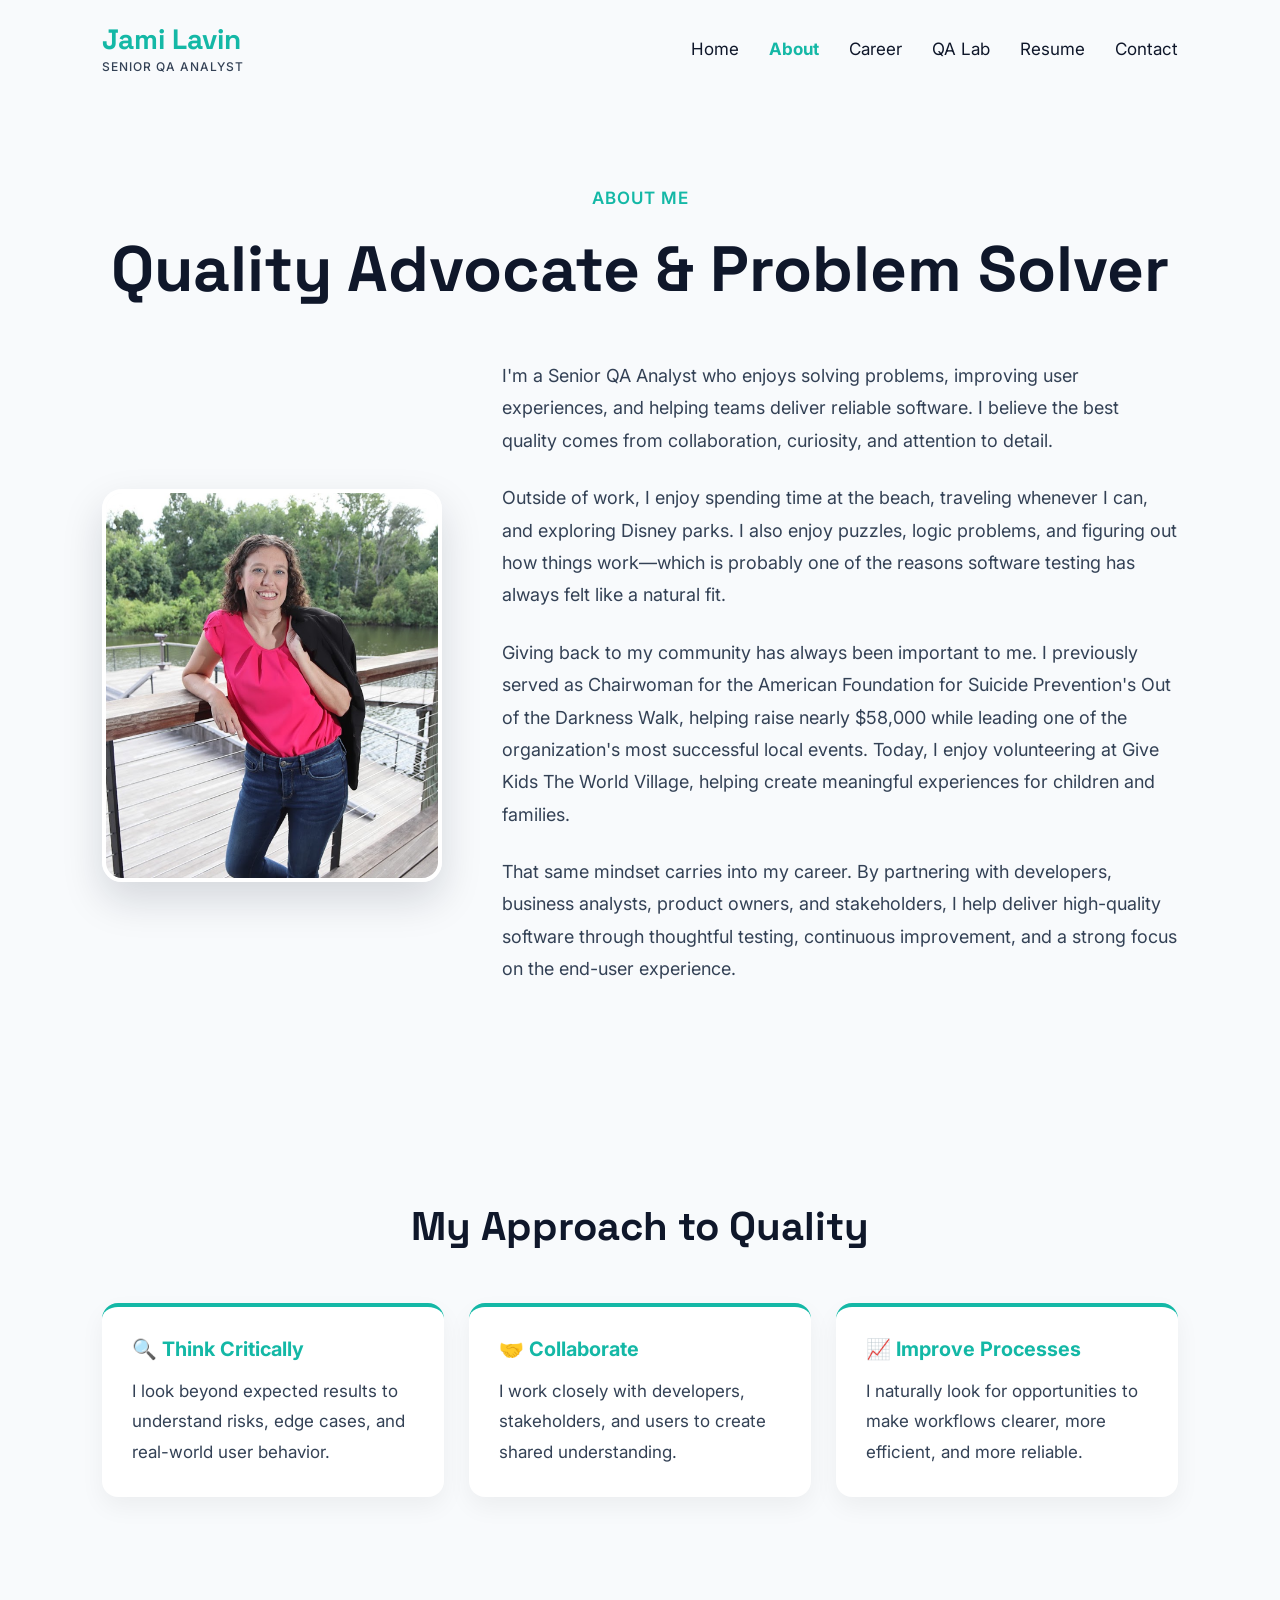
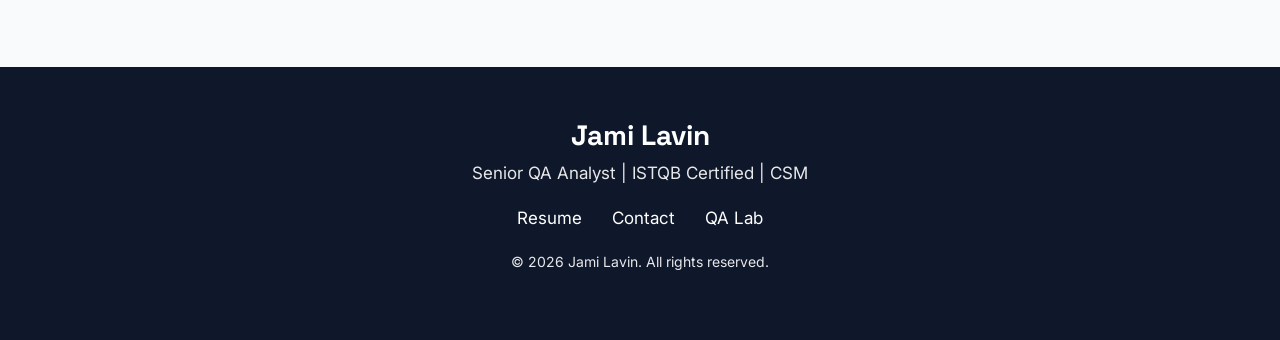
==== commit 43cfd8d5: "Enhance about page and improve responsive layout" ====
--- a/about.html
+++ b/about.html
@@ -62,39 +62,46 @@
 
 
     <div class="about-content">
-
-
-        <p>
-            I am a Senior QA Analyst with experience in manual testing,
-            user acceptance testing, Agile delivery, and quality-focused
-            process improvement. I enjoy helping teams deliver reliable
-            software by understanding requirements, identifying risks,
-            and ensuring solutions work as expected.
-        </p>
-
-
-        <p>
-            Throughout my career, I have tested customer-facing websites,
-            enterprise applications, reward management platforms, and
-            complex business workflows. My approach combines structured
-            testing, attention to detail, and collaboration with
-            development and business teams.
-        </p>
-
-
-        <p>
-            I believe quality is everyone's responsibility. While my role
-            may be focused on testing software, my mindset is focused on
-            improving experiences, reducing confusion, and creating
-            solutions that work better for the people who use them.
-        </p>
-
-<p>
-    I apply this same quality mindset outside of software through my volunteer
-    work. Whether supporting community events or helping create meaningful
-    experiences for others, I focus on attention to detail, collaboration, and
-    making sure each interaction has a positive impact.
-</p>
+<div class="about-image">
+
+    <img src="images/about-photo.png" alt="Jami Lavin">
+
+</div>
+
+<div class="about-text">
+
+<p>
+    I'm a Senior QA Analyst who enjoys solving problems, improving user
+    experiences, and helping teams deliver reliable software. I believe
+    the best quality comes from collaboration, curiosity, and attention
+    to detail.
+</p>
+
+<p>
+    Outside of work, I enjoy spending time at the beach, traveling whenever
+    I can, and exploring Disney parks. I also enjoy puzzles, logic
+    problems, and figuring out how things work—which is probably one of the
+    reasons software testing has always felt like a natural fit.
+</p>
+
+<p>
+    Giving back to my community has always been important to me. I previously
+    served as Chairwoman for the American Foundation for Suicide Prevention's
+    Out of the Darkness Walk, helping raise nearly $58,000 while leading one
+    of the organization's most successful local events. Today, I enjoy
+    volunteering at Give Kids The World Village, helping create meaningful
+    experiences for children and families.
+</p>
+
+<p>
+    That same mindset carries into my career. By partnering with developers,
+    business analysts, product owners, and stakeholders, I help deliver
+    high-quality software through thoughtful testing, continuous improvement,
+    and a strong focus on the end-user experience.
+</p>
+
+    </div>
+
     </div>
 
 </section>
--- a/css/style.css
+++ b/css/style.css
@@ -17,11 +17,10 @@
 
 
 body {
-
     font-family: 'Inter', sans-serif;
     background: var(--background);
     color: var(--text);
-
+    font-size: 17px;
 }
 
 nav ul {
@@ -95,17 +94,18 @@
 }
 
 .experience-card {
-
-    max-width: 850px;
+    max-width: 1100px;
     margin: 40px auto;
     text-align: left;
-
 }
 
 .career-cards {
     margin-top: 50px;
 }
 
+.volunteer-spacer {
+    height: 40px;
+}
 
 .leadership-section {
     padding-top: 0;
@@ -147,15 +147,9 @@
 
 
 .hero {
-
-    min-height: 90vh;
-
+    min-height: auto;
     display: flex;
-
     align-items: center;
-
-    padding: 5% 8%;
-
 }
 
 
@@ -172,7 +166,7 @@
     gap: 80px;
     max-width: 1400px;
     margin: 0 auto;
-    padding: 100px 8%;
+    padding: 80px 8% 60px;
 }
 
 .hero-content {
@@ -267,7 +261,15 @@
 }
 
 
-
+.resume-download {
+
+    display: flex;
+
+    justify-content: center;
+
+    margin: 40px 0 60px;
+
+}
 
 .button:hover {
 
@@ -318,12 +320,14 @@
 
 .about-content {
 
-    max-width: 800px;
-
+    max-width: 1100px;
     margin: auto;
 
+    display: flex;
+    align-items: center;
+    gap: 60px;
+
     font-size: 18px;
-
     line-height: 1.8;
 
 }
@@ -333,6 +337,40 @@
 
     margin-bottom: 25px;
 
+}
+
+.about-image {
+
+    flex: 0 0 340px;
+
+    display: flex;
+    justify-content: center;
+
+}
+
+
+.about-image img {
+
+    width: 100%;
+    max-width: 340px;
+
+    border-radius: 20px;
+
+    border: 4px solid white;
+
+    box-shadow: 0 18px 40px rgba(15,23,42,.15);
+
+}
+
+
+.about-text {
+
+    flex: 1;
+
+}
+
+.quality-approach {
+    padding-top: 10px;
 }
 
 .project-card h3,
@@ -585,7 +623,7 @@
 
 }
 
-.copyright {
+.footer-copy {
 
     font-size: 14px;
 
@@ -618,19 +656,16 @@
 
     padding:40px 8%;
 
+}
+
+
+.test-cases .test-case {
+
     max-width:900px;
 
-    margin:auto;
-
-}
-
-
-.test-cases .test-case {
-
-    margin-bottom:20px;
-
-}
-
+    margin:0 auto 20px;
+
+}
 .badge.regression {
     background: #E0E7FF;
     color: #3730A3;
@@ -855,7 +890,346 @@
 
 }
 
-
+.defect-work-item {
+
+    background:white;
+    border-radius:16px;
+    padding:40px;
+    margin:40px auto;
+    max-width:1000px;
+    box-shadow:0 10px 25px rgba(0,0,0,.08);
+
+}
+
+
+.defect-title {
+    display: flex;
+    justify-content: space-between;
+    align-items: center;
+    cursor: pointer;
+    list-style: none;
+    padding: 10px 0;
+}
+
+.defect-title::-webkit-details-marker {
+    display: none;
+}
+
+.defect-info h2 {
+    margin: 4px 0 0;
+    color: var(--primary);
+}
+
+.defect-info p {
+    margin: 0;
+}
+
+.defect-title::after {
+    content: "▾";
+    font-size: 20px;
+    font-weight: 700;
+    color: var(--primary);
+    margin-left: 16px;
+}
+
+.defect-work-item[open] .defect-title::after {
+    content: "▴";
+}
+
+/* Defect page bottom sections */
+
+.artifact {
+    max-width: 1000px;
+    margin: 50px auto;
+    padding: 0 30px;
+}
+
+.artifact > h2 {
+    text-align: center;
+    color: var(--primary);
+    margin-bottom: 30px;
+}
+
+.artifact .skills-grid {
+    display: grid;
+    grid-template-columns: repeat(3, 1fr);
+    gap: 20px;
+}
+
+.artifact .skill-card {
+    background: white;
+    padding: 24px 20px;
+    border-radius: 14px;
+    border-top: 3px solid var(--accent);
+    box-shadow: 0 8px 20px rgba(0, 0, 0, 0.06);
+    text-align: center;
+}
+
+.artifact .skill-card h3 {
+    margin: 0;
+    font-size: 15px;
+    color: var(--primary);
+}
+
+.portfolio-note {
+    max-width: 850px;
+    margin: 0 auto;
+    padding: 22px 26px;
+    background: white;
+    border-left: 4px solid var(--accent);
+    border-radius: 10px;
+    line-height: 1.7;
+    text-align: center;
+    box-shadow: 0 8px 20px rgba(0, 0, 0, 0.05);
+}
+
+.hero-buttons {
+    display: flex;
+    justify-content: center;
+    margin: 35px 0 60px;
+}
+
+@media (max-width: 768px) {
+    .artifact .skills-grid {
+        grid-template-columns: 1fr;
+    }
+
+    .artifact {
+        padding: 0 20px;
+    }
+}
+
+
+.hero-buttons .button.secondary {
+    display: inline-block;
+    padding: 12px 24px;
+    border: 2px solid var(--primary);
+    border-radius: 8px;
+    color: var(--primary);
+    text-decoration: none;
+    font-weight: 600;
+    background: white;
+}
+
+.hero-buttons .button.secondary:hover {
+    background: var(--primary);
+    color: white;
+}
+
+
+/* Azure DevOps-style test cases */
+
+.test-work-item {
+    background: white;
+    max-width: 1000px;
+    margin: 30px auto;
+    padding: 28px 34px;
+    border-radius: 16px;
+    box-shadow: 0 10px 25px rgba(0, 0, 0, 0.08);
+}
+
+.test-title {
+    display: flex;
+    justify-content: space-between;
+    align-items: center;
+    gap: 20px;
+    cursor: pointer;
+    list-style: none;
+}
+
+.test-title::-webkit-details-marker {
+    display: none;
+}
+
+.test-title::after {
+    content: "▾";
+    font-size: 20px;
+    font-weight: 700;
+    color: var(--primary);
+    margin-left: 16px;
+}
+
+.test-work-item[open] .test-title::after {
+    content: "▴";
+}
+
+.test-info {
+    flex: 1;
+}
+
+.test-id {
+    margin: 0 0 6px;
+    font-weight: 700;
+    color: var(--primary);
+}
+
+.test-info h2 {
+    margin: 0;
+    color: var(--primary);
+    font-size: 22px;
+}
+
+.test-status {
+    display: flex;
+    align-items: center;
+    gap: 10px;
+    margin-left: auto;
+}
+
+.test-summary-grid {
+    display: grid;
+    grid-template-columns: repeat(3, 1fr);
+    gap: 20px;
+    background: #f8fafc;
+    padding: 24px;
+    margin: 25px 0;
+    border-radius: 12px;
+}
+
+.test-summary-grid strong {
+    color: var(--primary);
+}
+
+.test-summary-grid p {
+    margin-top: 6px;
+}
+
+.test-section {
+    margin-top: 30px;
+}
+
+.test-section h3 {
+    color: var(--primary);
+    margin-bottom: 12px;
+}
+
+.test-section ul {
+    padding-left: 22px;
+}
+
+.test-section li {
+    margin-bottom: 8px;
+}
+
+.test-step {
+    display: grid;
+    grid-template-columns: 48px 1fr;
+    gap: 18px;
+    padding: 20px 0;
+    border-bottom: 1px solid #e2e8f0;
+}
+
+.step-number {
+    width: 38px;
+    height: 38px;
+    display: flex;
+    align-items: center;
+    justify-content: center;
+    background: var(--primary);
+    color: white;
+    border-radius: 50%;
+    font-weight: 700;
+}
+
+.step-content h4 {
+    color: var(--primary);
+    margin: 0 0 6px;
+}
+
+.step-content p {
+    margin: 0 0 16px;
+    line-height: 1.7;
+}
+
+@media (max-width: 768px) {
+    .test-title {
+        align-items: flex-start;
+        flex-wrap: wrap;
+    }
+
+    .test-status {
+        width: 100%;
+        margin-left: 0;
+    }
+
+    .test-summary-grid {
+        grid-template-columns: 1fr;
+    }
+
+    .test-step {
+        grid-template-columns: 1fr;
+    }
+}
+
+.bug-id {
+
+    font-weight:700;
+    color:var(--primary);
+    margin-bottom:10px;
+
+}
+
+
+.defect-status {
+
+    display:flex;
+    gap:10px;
+    flex-wrap:wrap;
+
+}
+
+
+.state {
+
+    background:#dcfce7;
+    color:#166534;
+    padding:6px 12px;
+    border-radius:20px;
+    font-size:12px;
+    font-weight:700;
+
+}
+
+
+.work-item-grid {
+
+    display:grid;
+    grid-template-columns:repeat(auto-fit,minmax(200px,1fr));
+    gap:20px;
+    background:#f8fafc;
+    padding:25px;
+    margin:25px 0;
+
+}
+
+
+.work-item-grid strong {
+
+    color:var(--primary);
+
+}
+
+
+.defect-section {
+
+    margin-top:30px;
+
+}
+
+
+.defect-section h3 {
+
+    color:var(--primary);
+    margin-bottom:10px;
+
+}
+
+
+.defect-section li {
+
+    margin-bottom:8px;
+
+}
 
 .plan-grid {
 
@@ -867,6 +1241,70 @@
 
 }
 
+.defect-overview {
+
+    padding:60px 8%;
+
+}
+
+
+.defect-summary-card {
+
+    background:white;
+    max-width:1000px;
+    margin:auto;
+    padding:40px;
+    border-radius:16px;
+    box-shadow:0 10px 25px rgba(0,0,0,.08);
+    text-align:center;
+
+}
+
+
+.defect-summary-card h2 {
+
+    color:var(--primary);
+    margin-bottom:20px;
+
+}
+
+
+.defect-summary-card p {
+
+    line-height:1.7;
+
+}
+
+
+.defect-summary-grid {
+
+    display:grid;
+    grid-template-columns:repeat(3,1fr);
+    gap:20px;
+    margin:30px 0;
+
+}
+
+
+.defect-summary-grid div {
+
+    background:#f8fafc;
+    padding:20px;
+    border-radius:12px;
+
+}
+
+
+@media(max-width:768px){
+
+.defect-summary-grid {
+
+grid-template-columns:1fr;
+
+}
+
+}
+
 
 
 .plan-card {
@@ -962,6 +1400,68 @@
     color:var(--accent);
 
     font-weight:700;
+
+}
+
+
+.defect-overview {
+    max-width: 1000px;
+    margin: 40px auto;
+    padding: 20px 8%;
+    text-align: center;
+}
+
+.defect-overview h2 {
+    color: var(--primary);
+    margin-bottom: 15px;
+}
+
+.defect-overview > p {
+    max-width: 800px;
+    margin: 0 auto;
+    line-height: 1.7;
+}
+
+.defect-overview ul {
+    display: inline-block;
+    text-align: left;
+    margin-top: 15px;
+}
+
+.defect-summary-grid {
+
+    display:grid;
+    grid-template-columns:repeat(3,1fr);
+    gap:25px;
+    margin:30px 0;
+
+}
+
+
+.defect-summary-grid div {
+
+    background:#f8fafc;
+    padding:20px;
+    border-radius:12px;
+    text-align:center;
+
+}
+
+
+.defect-summary-grid strong {
+
+    display:block;
+    color:var(--primary);
+    margin-bottom:8px;
+
+}
+
+
+@media (max-width: 768px) {
+
+    .defect-summary-grid {
+        grid-template-columns: 1fr;
+    }
 
 }
 
@@ -1222,7 +1722,11 @@
 
 .case-section {
 
-    margin-top:70px;
+    max-width:900px;
+
+    margin:60px auto;
+
+    padding:40px 8%;
 
 }
 
@@ -1776,8 +2280,31 @@
 
 }
 /* ---------- Mobile ---------- */
+/* ---------- Mobile ---------- */
 
 @media (max-width: 768px) {
+
+    body {
+        font-size: 16px;
+    }
+
+    .navbar {
+        flex-direction: column;
+        gap: 18px;
+    }
+
+    .nav-links {
+        flex-direction: row;
+        flex-wrap: wrap;
+        justify-content: center;
+        width: 100%;
+        gap: 12px 20px;
+        text-align: center;
+    }
+
+    .nav-links a {
+        font-size: 15px;
+    }
 
     .hero {
         flex-direction: column-reverse;
@@ -1803,4 +2330,73 @@
         flex-wrap: wrap;
     }
 
+}
+@media (max-width: 768px) {
+
+    .about-content {
+
+        flex-direction: column;
+        gap: 35px;
+
+    }
+
+    .about-image {
+
+        flex: none;
+
+    }
+
+    .about-image img {
+
+        max-width: 280px;
+
+    }
+
+}
+
+/* Wider desktop layouts */
+
+@media (min-width: 1000px) {
+
+    .experience-card {
+        max-width: 1100px;
+    }
+
+    .career-cards {
+        max-width: 1100px;
+        margin: 50px auto 0;
+    }
+
+    .career-cards .skills-grid {
+        grid-template-columns: repeat(3, 1fr);
+    }
+
+}
+
+/* Consistent page width across the site */
+
+@media (min-width: 1000px) {
+
+    .about-content,
+    .experience-card,
+    .career-cards,
+    .qa-lab,
+    .case-section,
+    .artifact,
+    .defect-work-item,
+    .test-work-item,
+    .resume-section,
+    .contact-card {
+        max-width: 1100px;
+        margin-left: auto;
+        margin-right: auto;
+    }
+
+}
+
+.resume-summary {
+    max-width: 900px;
+    margin: 0 auto;
+    line-height: 1.7;
+    text-align: center;
 }
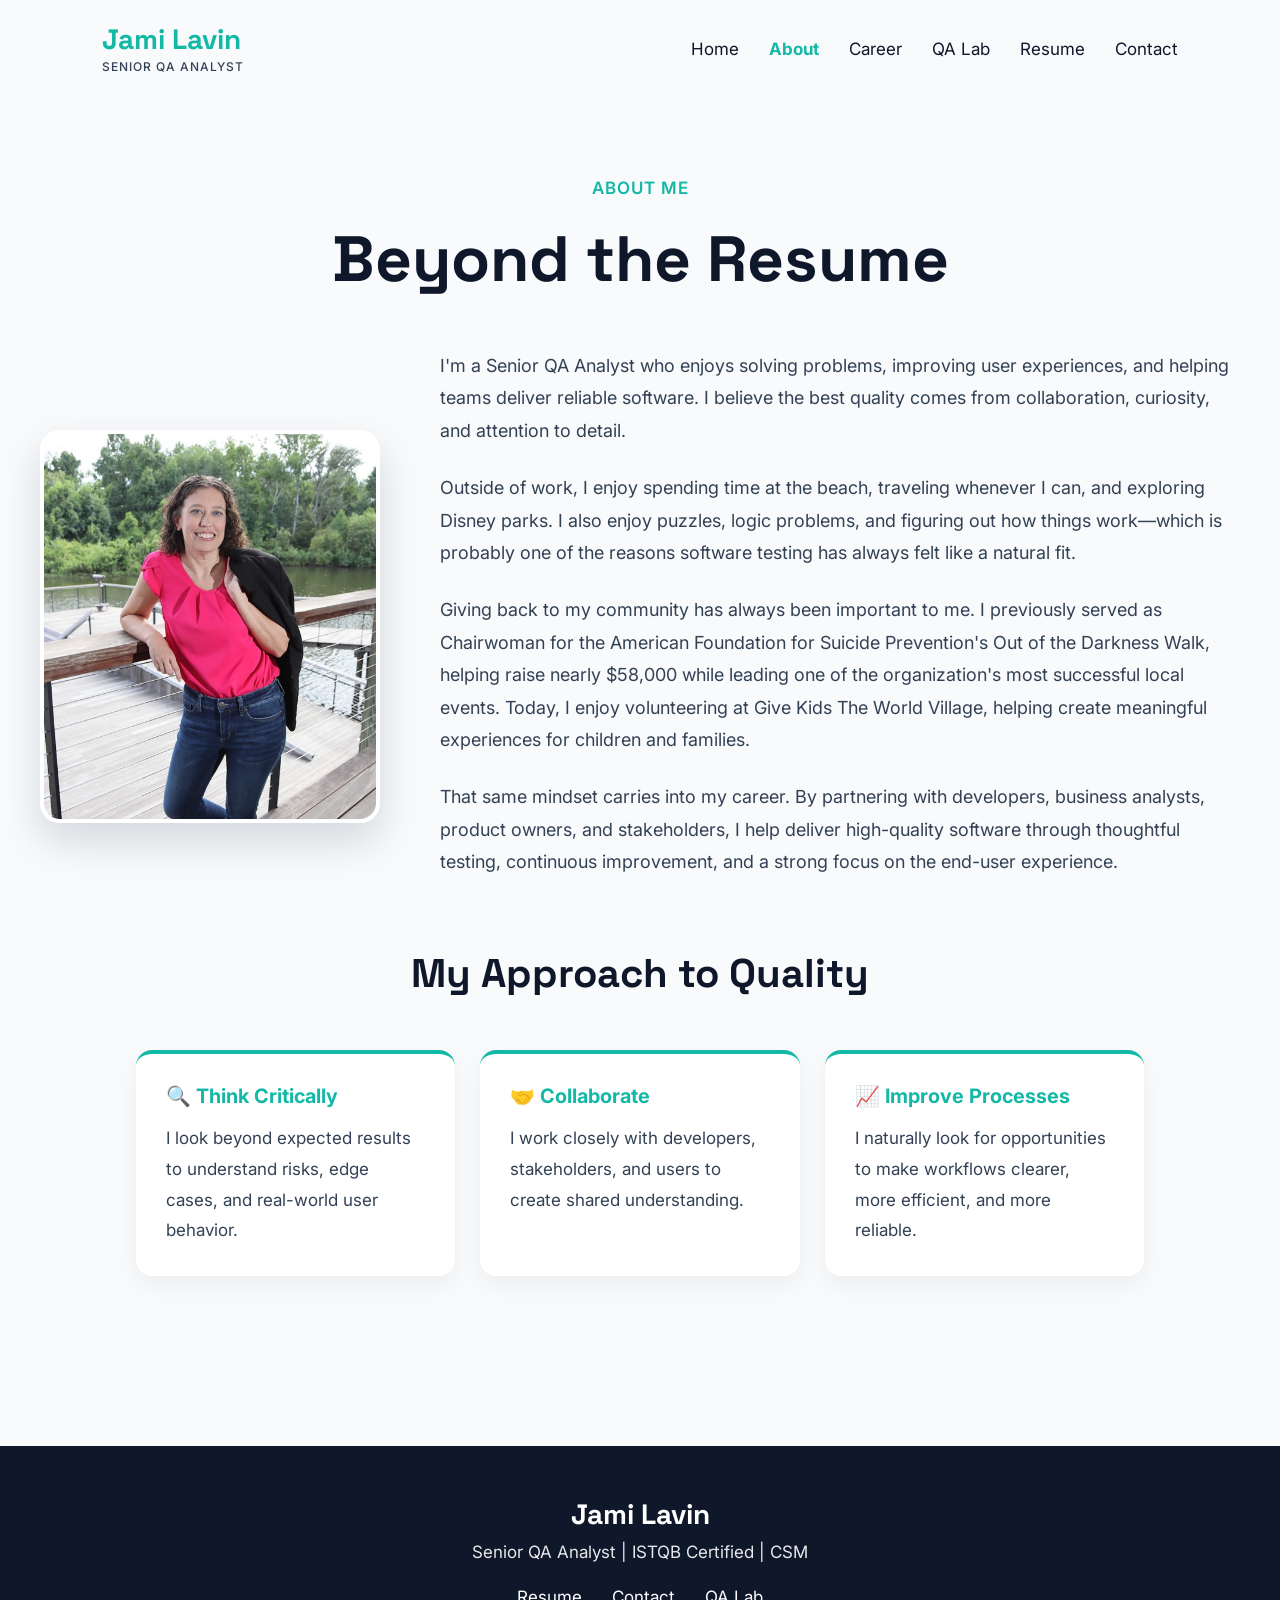
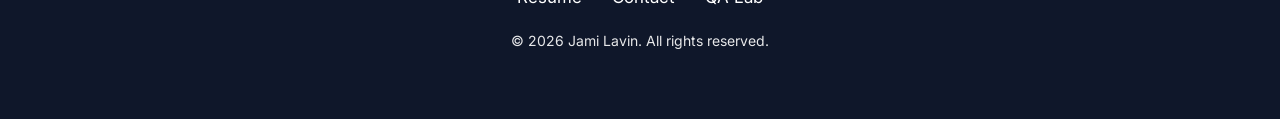
==== commit 79312eca: "Complete QA portfolio with final polish" ====
--- a/about.html
+++ b/about.html
@@ -44,8 +44,8 @@
 
 </header>
 
-
-<section class="about">
+<main class="page-container">
+<section class="about about-intro">
 
     <div class="section-title">
 
@@ -54,7 +54,7 @@
         </p>
 
         <h1>
-            Quality Advocate & Problem Solver
+           Beyond the Resume
         </h1>
 
     </div>
@@ -108,7 +108,7 @@
 
 
 
-<section class="about">
+<section class="about quality-approach">
 
 <div class="section-title">
 
@@ -172,7 +172,7 @@
 </div>
 
 </section>
-
+</main>
 
 
 
--- a/css/style.css
+++ b/css/style.css
@@ -1,13 +1,20 @@
+/* =========================================================
+   Jami Lavin QA Portfolio — Cleaned Stylesheet
+   Consolidated duplicate selectors and grouped by purpose.
+   Original stylesheet remains unchanged.
+========================================================= */
+
+/* =========================================================
+   Foundation & Typography
+========================================================= */
+
 :root {
-
-  --primary: #0F172A;   /* Navy */
---accent: #14B8A6;    /* Teal */
---highlight: #F97316; /* Coral */
---background: #F8FAFC;
---text: #334155;
-
-}
-
+    --primary: #0F172A;
+    --accent: #14B8A6;
+    --highlight: #F97316;
+    --background: #F8FAFC;
+    --text: #334155;
+}
 
 * {
     margin: 0;
@@ -15,92 +22,139 @@
     box-sizing: border-box;
 }
 
-
 body {
-    font-family: 'Inter', sans-serif;
+    font-family: "Inter", sans-serif;
     background: var(--background);
     color: var(--text);
     font-size: 17px;
 }
 
-nav ul {
-  display: flex;
-  flex-wrap: wrap;
-  gap: 20px;
-}
-
-
 h1,
 h2 {
-
-    font-family: 'Space Grotesk', sans-serif;
-
-}
-
-
+    font-family: "Space Grotesk", sans-serif;
+}
+
+h1 {
+    font-size: 64px;
+    color: var(--primary);
+    margin-bottom: 15px;
+}
+
+h2 {
+    font-size: 28px;
+    color: var(--primary);
+    line-height: 1.3;
+    margin-bottom: 20px;
+}
+
+table {
+    width: 100%;
+    border-collapse: collapse;
+    background: white;
+    border-radius: 15px;
+    overflow: hidden;
+}
+
+th {
+    background: var(--primary);
+    color: white;
+    text-align: left;
+    padding: 18px;
+}
+
+td {
+    padding: 18px;
+    border-bottom: 1px solid #e2e8f0;
+}
+
+/* =========================================================
+   Header & Navigation
+========================================================= */
+
+nav ul {
+    display: flex;
+    flex-wrap: wrap;
+    gap: 20px;
+}
 
 .navbar {
-
     display: flex;
     justify-content: space-between;
     align-items: center;
     padding: 25px 8%;
     flex-wrap: wrap;
-
-}
-
-
+}
 
 .logo {
-
-    font-family: 'Space Grotesk', sans-serif;
-
+    font-family: "Space Grotesk", sans-serif;
     font-size: 28px;
     font-weight: 700;
-
-    color: var(--accent);
-
+    color: var(--accent);
     display: flex;
     flex-direction: column;
-
     line-height: 1;
-
-}
-
+}
 
 .logo span {
-
-    font-family: 'Inter', sans-serif;
-
+    font-family: "Inter", sans-serif;
     font-size: 12px;
-
     font-weight: 500;
-
     letter-spacing: 1px;
-
     text-transform: uppercase;
-
     color: var(--text);
-
     margin-top: 8px;
-
-}
+}
+
+.nav-links {
+    display: flex;
+    align-items: center;
+    gap: 30px;
+    list-style: none;
+}
+
+.nav-links a {
+    text-decoration: none;
+    color: var(--primary);
+    font-weight: 400;
+}
+
+.defect-header {
+    display: flex;
+    justify-content: space-between;
+    align-items: center;
+    margin-bottom: 20px;
+}
+
+header {
+    flex-wrap: wrap;
+}
+
+.nav-links a.active {
+    color: var(--accent);
+    font-weight: 700;
+}
+
+.nav-links a:hover {
+    color: var(--accent);
+}
+
+/* =========================================================
+   Career Page & Shared Container
+========================================================= */
 
 .experience-page {
-
     padding: 90px 8%;
     text-align: center;
-
 }
 
 .experience-card {
-    max-width: 1100px;
+    max-width: 850px;
     margin: 40px auto;
     text-align: left;
 }
 
 .career-cards {
-    margin-top: 50px;
+    margin-top: 40px;
 }
 
 .volunteer-spacer {
@@ -108,8 +162,48 @@
 }
 
 .leadership-section {
-    padding-top: 0;
-}
+    padding-top: 20px;
+}
+
+.leadership-section .experience-card {
+    max-width: 750px;
+    margin: 40px auto;
+}
+
+.leadership-section p {
+    line-height: 1.8;
+}
+
+/* Shared site content width */
+
+.page-container {
+    width: min(1200px, calc(100% - 80px));
+    margin: 0 auto;
+}
+
+
+/* Career page layout */
+
+.career-page-container .experience-page {
+    width: 100%;
+    padding: 80px 0;
+}
+
+.career-page-container .experience-card,
+.career-page-container .leadership-section {
+    width: 100%;
+    max-width: none;
+    margin-left: auto;
+    margin-right: auto;
+}
+
+.career-page-container .leadership-section {
+    padding: 40px 0 80px;
+}
+
+/* =========================================================
+   Shared Cards & Grids
+========================================================= */
 
 .skill-card ul {
     margin-top: 15px;
@@ -121,45 +215,41 @@
     line-height: 1.5;
 }
 
-
-
-.nav-links {
-
-    display: flex;
-    align-items: center;
-    gap: 30px;
-    list-style: none;
-
-}
-
-
-
-.nav-links a {
-
-    text-decoration: none;
-
-    color: var(--primary);
-
-    font-weight: 500;
-
-}
-
-
+.skills-grid {
+    display: grid;
+    grid-template-columns: repeat(auto-fit, minmax(230px, 1fr));
+    gap: 25px;
+}
+
+.skill-card {
+    background: white;
+    padding: 30px;
+    border-radius: 16px;
+    box-shadow: 0 10px 25px rgba(0,0,0,0.05);
+    transition: transform .3s ease;
+    border-top: 4px solid var(--accent);
+}
+
+.skill-card:hover {
+    transform: translateY(-8px);
+}
+
+.skill-card h3 {
+    color: var(--primary);
+    margin-bottom: 15px;
+}
+
+.skill-card p {
+    line-height: 1.8;
+    color: var(--text);
+}
+
+/* =========================================================
+   Home Page
+========================================================= */
 
 .hero {
     min-height: auto;
-    display: flex;
-    align-items: center;
-}
-
-
-
-.hero-content {
-
-    max-width: 750px;
-
-}
-.hero {
     display: flex;
     align-items: center;
     justify-content: center;
@@ -188,817 +278,199 @@
     box-shadow: 0 18px 40px rgba(15,23,42,.15);
 }
 
-
-
-.section-label {
-
-    color: var(--accent);
-
+.description {
     font-weight: 600;
-
-    letter-spacing: 1px;
-
     margin-bottom: 20px;
-
-}
-
-
-h1 {
-
-    font-size: 64px;
-
-    color: var(--primary);
-
+}
+
+.intro {
+    font-size: 18px;
+    line-height: 1.7;
+    max-width: 650px;
+    margin-bottom: 45px;
+}
+
+.snapshot {
+    background: white;
+    text-align: center;
+    padding: 90px 8%;
+}
+
+.snapshot h2 {
+    margin-bottom: 50px;
+}
+
+.snapshot-grid {
+    display: grid;
+    grid-template-columns: repeat(auto-fit, minmax(220px, 1fr));
+    gap: 25px;
+}
+
+.snapshot-card {
+    padding: 35px 25px;
+    border-radius: 18px;
+    background: var(--background);
+    box-shadow: 0 10px 25px rgba(0,0,0,.05);
+    transition: .3s ease;
+}
+
+.snapshot-card:hover {
+    transform: translateY(-6px);
+}
+
+.snapshot-card h3 {
+    font-size: 42px;
+    color: var(--accent);
     margin-bottom: 15px;
-
-}
-
-
-
-h2 {
-
-    font-size: 28px;
-
-    color: var(--primary);
-
-    line-height: 1.3;
-
-    margin-bottom: 20px;
-
-}
-
-
-.description {
-
-    font-weight: 600;
-
-    margin-bottom: 20px;
-
-}
-
-
-
-.intro {
-
-    font-size: 18px;
-
-    line-height: 1.7;
-
-    max-width: 650px;
-
-    margin-bottom: 45px;
-
-}
-
-
-.hero-buttons {
-
-    display: flex;
-
-    gap: 20px;
-
-    margin-top: 45px;
-}
-
-
-.resume-download {
-
-    display: flex;
-
-    justify-content: center;
-
-    margin: 40px 0 60px;
-
-}
-
-.button:hover {
-
-    opacity: 0.85;
-
-}
-
-
-.button.secondary:hover {
-
-    background: var(--primary);
-
-    color: white;
-
-}
-
-
-.section-title {
-
+}
+
+.snapshot-card p {
+    line-height: 1.6;
+}
+
+.metric {
+    font-family: "Space Grotesk", sans-serif;
+    font-size: 40px;
+    font-weight: 700;
+    color: var(--accent);
+    margin-bottom: 15px;
+}
+
+.status-ready {
+    color: var(--accent);
+}
+
+.highlights {
+    padding: 80px 8%;
     text-align: center;
-
-    margin-bottom: 50px;
-
-}
-
-
-
-
-
-.section-title h2 {
-
-    color: var(--primary);
-
-    font-size: 40px;
-
-    margin-top: 10px;
-
-}
-
-
-.about,
-.skills {
-
-    padding: 90px 8%;
-
-}
-
-
-.about-content {
-
-    max-width: 1100px;
+}
+
+.highlight-grid {
+    display: grid;
+    grid-template-columns: repeat(auto-fit, minmax(250px, 1fr));
+    gap: 25px;
+    margin-top: 40px;
+}
+
+.highlight-card {
+    background: white;
+    padding: 30px;
+    border-radius: 18px;
+    box-shadow: 0 10px 25px rgba(0,0,0,0.08);
+    transition: 0.3s;
+}
+
+.highlight-card:hover {
+    transform: translateY(-6px);
+}
+
+.highlight-card h3 {
+    margin-bottom: 15px;
+}
+
+.highlight-card p {
+    line-height: 1.6;
+}
+
+.snapshot-content {
+    max-width: 850px;
     margin: auto;
-
-    display: flex;
-    align-items: center;
-    gap: 60px;
-
     font-size: 18px;
     line-height: 1.8;
-
-}
-
-
-.about-content p {
-
+}
+
+.snapshot-content p {
     margin-bottom: 25px;
-
-}
-
-.about-image {
-
-    flex: 0 0 340px;
-
-    display: flex;
+}
+
+/* =========================================================
+   Miscellaneous Shared Styles
+========================================================= */
+
+.section-label {
+    color: var(--accent);
+    font-weight: 600;
+    letter-spacing: 1px;
+    margin-bottom: 20px;
+}
+
+.section-title {
+    text-align: center;
+    margin-bottom: 50px;
+}
+
+.section-title h2 {
+    color: var(--primary);
+    font-size: 40px;
+    margin-top: 10px;
+}
+
+.high {
+    background: #fee2e2;
+    color: #b91c1c;
+}
+
+.medium {
+    background: #fef3c7;
+    color: #92400e;
+}
+
+.low {
+    background: #dcfce7;
+    color: #166534;
+}
+
+.step-number {
+    width: 38px;
+    height: 38px;
+    display: flex;
+    align-items: center;
     justify-content: center;
-
-}
-
-
-.about-image img {
-
-    width: 100%;
-    max-width: 340px;
-
-    border-radius: 20px;
-
-    border: 4px solid white;
-
-    box-shadow: 0 18px 40px rgba(15,23,42,.15);
-
-}
-
-
-.about-text {
-
-    flex: 1;
-
-}
-
-.quality-approach {
-    padding-top: 10px;
-}
-
-.project-card h3,
-.skill-card h3 {
-
-    color:var(--accent);
-
-}
-
-.skills-grid {
-
-    display: grid;
-
-    grid-template-columns: repeat(auto-fit, minmax(230px, 1fr));
-
-    gap: 25px;
-
-}
-
-
-.skill-card {
-
-    background:white;
-
-    padding:30px;
-
-    border-radius:16px;
-
-    box-shadow:0 10px 25px rgba(0,0,0,0.05);
-
-    transition: transform .3s ease;
-
-    border-top: 4px solid var(--accent);
-
-}
-
-
-.skill-card:hover {
-
-    transform:translateY(-8px);
-
-}
-
-
-.skill-card h3 {
-
-    color:var(--primary);
-
-    margin-bottom:15px;
-
-}
-
-
-.skill-card p {
-
-    line-height:1.8;
-
-    color:var(--text);
-
-}
-
-.qa-lab {
-
-    padding:90px 8%;
-
-}
-
-
-.qa-intro {
-
-    max-width:700px;
-
-    margin:20px auto;
-
-    line-height:1.7;
-
-}
-
-
-
-.qa-dashboard {
-
-    display:grid;
-
-    grid-template-columns:repeat(auto-fit,minmax(240px,1fr));
-
-    gap:25px;
-
-    margin-top:50px;
-
-}
-
-
-
-.qa-card {
-
-    background:white;
-
-    padding:35px;
-
-    border-radius:18px;
-
-    box-shadow:0 10px 25px rgba(0,0,0,.05);
-
-    transition:.3s;
-
-    border-top: 4px solid var(--accent);
-
-}
-
-
-
-.qa-card:hover {
-
-    transform:translateY(-8px);
-
-}
-
-
-
-.qa-card h3 {
-
-    color:var(--accent);
-
-    margin-bottom:20px;
-
-}
-
-/* Professional Snapshot */
-
-.snapshot {
-
-    padding: 80px 8%;
-
-    background: white;
-
-    text-align: center;
-
-}
-
-.snapshot h2 {
-
-    margin-bottom: 50px;
-
-}
-
-.snapshot-grid {
-
-    display: grid;
-
-    grid-template-columns: repeat(auto-fit, minmax(220px, 1fr));
-
-    gap: 25px;
-
-}
-
-.snapshot-card {
-
-    padding: 35px 25px;
-
-    border-radius: 18px;
-
-    background: var(--background);
-
-    box-shadow: 0 10px 25px rgba(0,0,0,.05);
-
-    transition: .3s ease;
-
-}
-
-.snapshot-card:hover {
-
-    transform: translateY(-6px);
-
-}
-
-.snapshot-card h3 {
-
-    font-size: 42px;
-
-    color: var(--accent);
-
-    margin-bottom: 15px;
-
-}
-
-.snapshot-card p {
-
-    line-height: 1.6;
-
-}
-
-/* Footer */
-
-footer {
-
     background: var(--primary);
-
     color: white;
-
-    padding: 60px 8%;
-
-    text-align: center;
-
-}
-
-.footer-content h3 {
-
-    font-size: 28px;
-
-    margin-bottom: 15px;
-
-}
-
-.footer-content p {
-
-    opacity: .9;
-
-    margin-bottom: 25px;
-
-}
-
-.footer-links {
-
-    display: flex;
-
-    justify-content: center;
-
-    gap: 30px;
-
-    margin-bottom: 30px;
-
-    flex-wrap: wrap;
-
-}
-
-.footer-links a {
-
-    color: white;
-
-    text-decoration: none;
-
-    transition: .3s;
-
-}
-
-.footer-links a:hover {
-
-    color: var(--accent);
-
-}
-
-.footer-copy {
-
-    font-size: 14px;
-
-    opacity: .7;
-
-}
-
-.metric {
-
-    font-family:'Space Grotesk', sans-serif;
-
-    font-size:40px;
-
-    font-weight:700;
-
-    color:var(--accent);
-
-    margin-bottom:15px;
-
-}
-
-
-
-.status-ready {
-
-    color:var(--accent);
-
-}
-.test-cases {
-
-    padding:40px 8%;
-
-}
-
-
-.test-cases .test-case {
-
-    max-width:900px;
-
-    margin:0 auto 20px;
-
-}
-.badge.regression {
-    background: #E0E7FF;
-    color: #3730A3;
-}
-
-.badge.uat {
-    background: #CCFBF1;
-    color: #0F766E;
-}
-
-.table-container {
-
-    overflow-x:auto;
-
-}
-
-
-table {
-
-    width:100%;
-
-    border-collapse:collapse;
-
-    background:white;
-
-    border-radius:15px;
-
-    overflow:hidden;
-
-}
-
-
-
-th {
-
-    background:var(--primary);
-
-    color:white;
-
-    text-align:left;
-
-    padding:18px;
-
-}
-
-
-
-td {
-
-    padding:18px;
-
-    border-bottom:1px solid #e2e8f0;
-
-}
-
-
-
-.passed {
-
-    color:var(--accent);
-
-    font-weight:700;
-
-}
-
-.defects {
-
-    padding:90px 8%;
-
-}
-
-
-
-.defect-grid {
-
-    display:grid;
-
-    grid-template-columns:repeat(auto-fit,minmax(300px,1fr));
-
-    gap:30px;
-
-}
-
-
-
-.defect-card {
-
-    background:white;
-
-    padding:30px;
-
-    border-radius:18px;
-
-    box-shadow:0 10px 25px rgba(0,0,0,.05);
-
-    transition:.3s;
-
-}
-
-
-
-.defect-card:hover {
-
-    transform:translateY(-8px);
-
-}
-
-
-
-.defect-header {
-
-    display:flex;
-
-    justify-content:space-between;
-
-    align-items:center;
-
-    margin-bottom:20px;
-
-}
-
-header {
-  flex-wrap: wrap;
-}
-
-.bug-id {
-
-    font-weight:700;
-
-    color:var(--primary);
-
-}
-
-
-
-.severity {
-
-    padding:6px 12px;
-
-    border-radius:20px;
-
-    font-size:12px;
-
-    font-weight:700;
-
-}
-
-
-
-.high {
-
-    background:#fee2e2;
-
-    color:#b91c1c;
-
-}
-
-
-
-.medium {
-
-    background:#fef3c7;
-
-    color:#92400e;
-
-}
-
-
-
-.low {
-
-    background:#dcfce7;
-
-    color:#166534;
-
-}
-
-
-
-.defect-card h3 {
-
-    margin-bottom:15px;
-
-    color:var(--primary);
-
-}
-
-
-
-.defect-card h4 {
-
-    margin-top:20px;
-
-    margin-bottom:10px;
-
-}
-
-
-
-.defect-card li {
-
-    margin-left:20px;
-
-    margin-bottom:5px;
-
-}
-
-
-
-.defect-card p {
-
-    line-height:1.6;
-
-    margin-top:12px;
-
-}
-
-.test-plan,
-.traceability {
-
-    padding:90px 8%;
-
-}
-
-.defect-work-item {
-
-    background:white;
-    border-radius:16px;
-    padding:40px;
-    margin:40px auto;
-    max-width:1000px;
-    box-shadow:0 10px 25px rgba(0,0,0,.08);
-
-}
-
-
-.defect-title {
-    display: flex;
-    justify-content: space-between;
-    align-items: center;
-    cursor: pointer;
-    list-style: none;
-    padding: 10px 0;
-}
-
-.defect-title::-webkit-details-marker {
-    display: none;
-}
-
-.defect-info h2 {
-    margin: 4px 0 0;
-    color: var(--primary);
-}
-
-.defect-info p {
-    margin: 0;
-}
-
-.defect-title::after {
-    content: "▾";
-    font-size: 20px;
+    border-radius: 50%;
     font-weight: 700;
-    color: var(--primary);
-    margin-left: 16px;
-}
-
-.defect-work-item[open] .defect-title::after {
-    content: "▴";
-}
-
-/* Defect page bottom sections */
-
-.artifact {
-    max-width: 1000px;
-    margin: 50px auto;
-    padding: 0 30px;
-}
-
-.artifact > h2 {
-    text-align: center;
-    color: var(--primary);
-    margin-bottom: 30px;
-}
-
-.artifact .skills-grid {
-    display: grid;
-    grid-template-columns: repeat(3, 1fr);
+}
+
+.step-content h4 {
+    color: var(--primary);
+    margin: 0 0 6px;
+}
+
+.step-content p {
+    margin: 0 0 16px;
+    line-height: 1.7;
+}
+
+/* =========================================================
+   Buttons & Shared Actions
+========================================================= */
+
+.hero-buttons {
     gap: 20px;
-}
-
-.artifact .skill-card {
-    background: white;
-    padding: 24px 20px;
-    border-radius: 14px;
-    border-top: 3px solid var(--accent);
-    box-shadow: 0 8px 20px rgba(0, 0, 0, 0.06);
-    text-align: center;
-}
-
-.artifact .skill-card h3 {
-    margin: 0;
-    font-size: 15px;
-    color: var(--primary);
-}
-
-.portfolio-note {
-    max-width: 850px;
-    margin: 0 auto;
-    padding: 22px 26px;
-    background: white;
-    border-left: 4px solid var(--accent);
-    border-radius: 10px;
-    line-height: 1.7;
-    text-align: center;
-    box-shadow: 0 8px 20px rgba(0, 0, 0, 0.05);
-}
-
-.hero-buttons {
+    margin-top: 45px;
     display: flex;
     justify-content: center;
     margin: 35px 0 60px;
 }
 
-@media (max-width: 768px) {
-    .artifact .skills-grid {
-        grid-template-columns: 1fr;
-    }
-
-    .artifact {
-        padding: 0 20px;
-    }
-}
-
+.resume-download {
+    display: flex;
+    justify-content: center;
+    margin: 40px 0 60px;
+}
+
+.button:hover {
+    opacity: 0.85;
+    background: white;
+    color: var(--primary);
+    border: 2px solid var(--primary);
+}
+
+.button.secondary:hover {
+    background: var(--primary);
+    color: white;
+}
 
 .hero-buttons .button.secondary {
     display: inline-block;
@@ -1016,8 +488,313 @@
     color: white;
 }
 
-
-/* Azure DevOps-style test cases */
+.button {
+    display: inline-block;
+    padding: 14px 28px;
+    border-radius: 30px;
+    text-decoration: none;
+    font-weight: 600;
+    background: var(--primary);
+    color: white;
+    border: 2px solid var(--primary);
+    transition: all .3s ease;
+}
+
+.button.secondary {
+    background: white;
+    color: var(--primary);
+    border: 2px solid var(--primary);
+}
+
+.qa-card .button,
+.project-card .button {
+    margin-top: 25px;
+}
+
+/* =========================================================
+   About Page
+========================================================= */
+
+.about,
+.skills {
+    padding: 80px 0;
+}
+
+.about-content {
+    width: 100%;
+    margin: 0 auto;
+    display: flex;
+    align-items: center;
+    gap: 60px;
+    font-size: 18px;
+    line-height: 1.8;
+}
+
+.about-content p {
+    margin-bottom: 25px;
+}
+
+.about-image {
+    flex: 0 0 340px;
+    display: flex;
+    justify-content: center;
+}
+
+.about-image img {
+    width: 100%;
+    max-width: 340px;
+    border-radius: 20px;
+    border: 4px solid white;
+    box-shadow: 0 18px 40px rgba(15,23,42,.15);
+}
+
+.about-text {
+    flex: 1;
+}
+
+.quality-approach {
+    padding: 20px 8% 90px;
+    padding-top: 10px;
+}
+
+.about-intro {
+    padding-bottom: 25px;
+}
+
+/* =========================================================
+   QA Lab
+========================================================= */
+
+.project-card h3,
+.skill-card h3 {
+    color: var(--accent);
+}
+
+.qa-lab {
+    padding: 90px 8%;
+}
+
+.qa-intro {
+    max-width: 700px;
+    margin: 20px auto;
+    line-height: 1.7;
+}
+
+.qa-dashboard {
+    display: grid;
+    grid-template-columns: repeat(auto-fit,minmax(240px,1fr));
+    gap: 25px;
+    margin-top: 50px;
+}
+
+.qa-card {
+    background: white;
+    padding: 35px;
+    border-radius: 18px;
+    box-shadow: 0 10px 25px rgba(0,0,0,.05);
+    transition: .3s;
+    border-top: 4px solid var(--accent);
+}
+
+.qa-card:hover {
+    transform: translateY(-8px);
+}
+
+.qa-card h3 {
+    color: var(--accent);
+    margin-bottom: 20px;
+}
+
+.projects {
+    padding: 90px 8%;
+}
+
+.project-grid {
+    display: grid;
+    grid-template-columns: repeat(auto-fit,minmax(300px,1fr));
+    gap: 30px;
+}
+
+.project-card {
+    background: white;
+    padding: 35px;
+    border-radius: 18px;
+    box-shadow: 0 10px 25px rgba(0,0,0,.05);
+    border-top: 4px solid var(--accent);
+}
+
+.project-card h3 {
+    color: var(--primary);
+    margin-bottom: 20px;
+}
+
+.project-card h4 {
+    margin-top: 20px;
+    margin-bottom: 10px;
+}
+
+.project-card li {
+    margin-left: 20px;
+    margin-bottom: 8px;
+}
+
+.project-card p {
+    line-height: 1.7;
+    margin-bottom: 15px;
+}
+
+.qa-lab h2::after,
+.projects h2::after,
+.qa-artifacts h2::after,
+.skills h2::after {
+    content: "";
+    display: block;
+    width: 60px;
+    height: 4px;
+    background: var(--accent);
+    margin: 15px auto;
+    border-radius: 10px;
+}
+
+.qa-card h3,
+.project-card h3,
+.skill-card h3 {
+    color: var(--accent);
+}
+
+.qa-card,
+.project-card,
+.skill-card {
+    border-top: 4px solid var(--accent);
+}
+
+.qa-process {
+    max-width: 850px;
+    margin: 40px auto;
+}
+
+.process-step {
+    display: flex;
+    gap: 25px;
+    align-items: flex-start;
+    margin-bottom: 35px;
+}
+
+.process-step span {
+    font-family: "Space Grotesk", sans-serif;
+    font-size: 32px;
+    font-weight: 700;
+    color: var(--accent);
+}
+
+.process-step h3 {
+    color: var(--primary);
+    margin-bottom: 10px;
+}
+
+.process-step p {
+    line-height: 1.7;
+}
+
+/* =========================================================
+   Footer
+========================================================= */
+
+footer {
+    background: var(--primary);
+    color: white;
+    padding: 60px 8%;
+    text-align: center;
+}
+
+.footer-content h3 {
+    font-size: 28px;
+    margin-bottom: 15px;
+}
+
+.footer-content p {
+    opacity: .9;
+    margin-bottom: 25px;
+}
+
+.footer-links {
+    margin-bottom: 30px;
+    flex-wrap: wrap;
+    display: flex;
+    justify-content: center;
+    gap: 30px;
+    margin: 25px 0;
+}
+
+.footer-links a {
+    transition: .3s;
+    color: white;
+    text-decoration: none;
+}
+
+.footer-links a:hover {
+    color: var(--accent);
+}
+
+.footer-copy {
+    font-size: 14px;
+    opacity: .8;
+}
+
+.footer {
+    background: var(--primary);
+    color: white;
+    padding: 50px 8%;
+    text-align: center;
+    margin-top: 80px;
+}
+
+.footer h3 {
+    font-family: "Space Grotesk", sans-serif;
+    font-size: 28px;
+    margin-bottom: 10px;
+}
+
+.footer p {
+    margin-bottom: 20px;
+}
+
+/* =========================================================
+   Test Cases
+========================================================= */
+
+.test-cases {
+    padding: 40px 8%;
+}
+
+.test-cases .test-case {
+    max-width: 900px;
+    margin: 0 auto 20px;
+}
+
+.badge.regression {
+    background: #E0E7FF;
+    color: #3730A3;
+}
+
+.badge.uat {
+    background: #CCFBF1;
+    color: #0F766E;
+}
+
+.table-container {
+    overflow-x: auto;
+}
+
+.passed {
+    color: var(--accent);
+    font-weight: 700;
+}
+
+.test-plan,
+.traceability {
+    padding: 90px 8%;
+}
 
 .test-work-item {
     background: white;
@@ -1119,290 +896,262 @@
     border-bottom: 1px solid #e2e8f0;
 }
 
-.step-number {
-    width: 38px;
-    height: 38px;
+.test-case {
+    background: white;
+    border-radius: 18px;
+    margin-bottom: 25px;
+    box-shadow: 0 10px 25px rgba(0,0,0,.05);
+    overflow: hidden;
+}
+
+.test-case summary::-webkit-details-marker {
+    display: none;
+}
+
+.test-case summary {
+    padding: 22px 30px;
+    cursor: pointer;
+    font-weight: 700;
+    color: var(--primary);
+    list-style: none;
+    font-size: 18px;
+    min-height: 70px;
     display: flex;
     align-items: center;
-    justify-content: center;
-    background: var(--primary);
-    color: white;
-    border-radius: 50%;
+    justify-content: space-between;
+}
+
+.test-case[open] summary::after {
+    content: "−";
+}
+
+.test-content {
+    padding: 0 30px 30px;
+}
+
+.test-content table {
+    margin-top: 20px;
+    margin-bottom: 25px;
+}
+
+.badge {
+    padding: 6px 14px;
+    border-radius: 20px;
+    font-size: 13px;
+    font-weight: 600;
+}
+
+.test-case[open] summary {
+    border-bottom: 1px solid #e2e8f0;
+}
+
+.functional {
+    background: #dcfce7;
+    color: #166534;
+}
+
+.regression {
+    background: #dbeafe;
+    color: #1d4ed8;
+}
+
+.integration {
+    background: #ede9fe;
+    color: #6d28d9;
+}
+
+.negative {
+    background: #fef3c7;
+    color: #92400e;
+}
+
+/* =========================================================
+   Defect Reports
+========================================================= */
+
+.defects {
+    padding: 90px 8%;
+}
+
+.defect-grid {
+    display: grid;
+    grid-template-columns: repeat(auto-fit,minmax(300px,1fr));
+    gap: 30px;
+}
+
+.defect-card {
+    background: white;
+    padding: 30px;
+    border-radius: 18px;
+    box-shadow: 0 10px 25px rgba(0,0,0,.05);
+    transition: .3s;
+}
+
+.defect-card:hover {
+    transform: translateY(-8px);
+}
+
+.bug-id {
     font-weight: 700;
-}
-
-.step-content h4 {
-    color: var(--primary);
-    margin: 0 0 6px;
-}
-
-.step-content p {
-    margin: 0 0 16px;
+    color: var(--primary);
+    margin-bottom: 10px;
+}
+
+.severity {
+    padding: 6px 12px;
+    border-radius: 20px;
+    font-size: 12px;
+    font-weight: 700;
+}
+
+.defect-card h3 {
+    margin-bottom: 15px;
+    color: var(--primary);
+}
+
+.defect-card h4 {
+    margin-top: 20px;
+    margin-bottom: 10px;
+}
+
+.defect-card li {
+    margin-left: 20px;
+    margin-bottom: 5px;
+}
+
+.defect-card p {
+    line-height: 1.6;
+    margin-top: 12px;
+}
+
+.defect-work-item {
+    background: white;
+    border-radius: 16px;
+    padding: 40px;
+    margin: 40px auto;
+    max-width: 1000px;
+    box-shadow: 0 10px 25px rgba(0,0,0,.08);
+}
+
+.defect-title {
+    display: flex;
+    justify-content: space-between;
+    align-items: center;
+    cursor: pointer;
+    list-style: none;
+    padding: 10px 0;
+}
+
+.defect-title::-webkit-details-marker {
+    display: none;
+}
+
+.defect-info h2 {
+    margin: 4px 0 0;
+    color: var(--primary);
+}
+
+.defect-info p {
+    margin: 0;
+}
+
+.defect-title::after {
+    content: "▾";
+    font-size: 20px;
+    font-weight: 700;
+    color: var(--primary);
+    margin-left: 16px;
+}
+
+.defect-work-item[open] .defect-title::after {
+    content: "▴";
+}
+
+.artifact {
+    max-width: 1000px;
+    margin: 50px auto;
+    padding: 0 30px;
+}
+
+.artifact > h2 {
+    text-align: center;
+    color: var(--primary);
+    margin-bottom: 30px;
+}
+
+.artifact .skills-grid {
+    display: grid;
+    grid-template-columns: repeat(3, 1fr);
+    gap: 20px;
+}
+
+.artifact .skill-card {
+    background: white;
+    padding: 24px 20px;
+    border-radius: 14px;
+    border-top: 3px solid var(--accent);
+    box-shadow: 0 8px 20px rgba(0, 0, 0, 0.06);
+    text-align: center;
+}
+
+.artifact .skill-card h3 {
+    margin: 0;
+    font-size: 15px;
+    color: var(--primary);
+}
+
+.portfolio-note {
+    max-width: 850px;
+    margin: 0 auto;
+    padding: 22px 26px;
+    background: white;
+    border-left: 4px solid var(--accent);
+    border-radius: 10px;
     line-height: 1.7;
-}
-
-@media (max-width: 768px) {
-    .test-title {
-        align-items: flex-start;
-        flex-wrap: wrap;
-    }
-
-    .test-status {
-        width: 100%;
-        margin-left: 0;
-    }
-
-    .test-summary-grid {
-        grid-template-columns: 1fr;
-    }
-
-    .test-step {
-        grid-template-columns: 1fr;
-    }
-}
-
-.bug-id {
-
-    font-weight:700;
-    color:var(--primary);
-    margin-bottom:10px;
-
-}
-
+    text-align: center;
+    box-shadow: 0 8px 20px rgba(0, 0, 0, 0.05);
+}
 
 .defect-status {
-
-    display:flex;
-    gap:10px;
-    flex-wrap:wrap;
-
-}
-
+    display: flex;
+    gap: 10px;
+    flex-wrap: wrap;
+}
 
 .state {
-
-    background:#dcfce7;
-    color:#166534;
-    padding:6px 12px;
-    border-radius:20px;
-    font-size:12px;
-    font-weight:700;
-
-}
-
+    background: #dcfce7;
+    color: #166534;
+    padding: 6px 12px;
+    border-radius: 20px;
+    font-size: 12px;
+    font-weight: 700;
+}
 
 .work-item-grid {
-
-    display:grid;
-    grid-template-columns:repeat(auto-fit,minmax(200px,1fr));
-    gap:20px;
-    background:#f8fafc;
-    padding:25px;
-    margin:25px 0;
-
-}
-
+    display: grid;
+    grid-template-columns: repeat(auto-fit,minmax(200px,1fr));
+    gap: 20px;
+    background: #f8fafc;
+    padding: 25px;
+    margin: 25px 0;
+}
 
 .work-item-grid strong {
-
-    color:var(--primary);
-
-}
-
+    color: var(--primary);
+}
 
 .defect-section {
-
-    margin-top:30px;
-
-}
-
+    margin-top: 30px;
+}
 
 .defect-section h3 {
-
-    color:var(--primary);
-    margin-bottom:10px;
-
-}
-
+    color: var(--primary);
+    margin-bottom: 10px;
+}
 
 .defect-section li {
-
-    margin-bottom:8px;
-
-}
-
-.plan-grid {
-
-    display:grid;
-
-    grid-template-columns:repeat(auto-fit,minmax(250px,1fr));
-
-    gap:25px;
-
-}
-
-.defect-overview {
-
-    padding:60px 8%;
-
-}
-
-
-.defect-summary-card {
-
-    background:white;
-    max-width:1000px;
-    margin:auto;
-    padding:40px;
-    border-radius:16px;
-    box-shadow:0 10px 25px rgba(0,0,0,.08);
-    text-align:center;
-
-}
-
-
-.defect-summary-card h2 {
-
-    color:var(--primary);
-    margin-bottom:20px;
-
-}
-
-
-.defect-summary-card p {
-
-    line-height:1.7;
-
-}
-
-
-.defect-summary-grid {
-
-    display:grid;
-    grid-template-columns:repeat(3,1fr);
-    gap:20px;
-    margin:30px 0;
-
-}
-
-
-.defect-summary-grid div {
-
-    background:#f8fafc;
-    padding:20px;
-    border-radius:12px;
-
-}
-
-
-@media(max-width:768px){
-
-.defect-summary-grid {
-
-grid-template-columns:1fr;
-
-}
-
-}
-
-
-
-.plan-card {
-
-    background:white;
-
-    padding:30px;
-
-    border-radius:18px;
-
-    box-shadow:0 10px 25px rgba(0,0,0,.05);
-
-}
-
-
-
-.plan-card h3 {
-
-    color:var(--primary);
-
-    margin-bottom:15px;
-
-}
-
-
-
-.plan-card p {
-
-    line-height:1.7;
-
-}
-
-.api-testing {
-
-    padding:90px 8%;
-
-}
-
-
-
-.api-grid {
-
-    display:grid;
-
-    grid-template-columns:repeat(auto-fit,minmax(280px,1fr));
-
-    gap:25px;
-
-}
-
-
-
-.api-card {
-
-    background:white;
-
-    padding:30px;
-
-    border-radius:18px;
-
-    box-shadow:0 10px 25px rgba(0,0,0,.05);
-
-}
-
-
-
-.api-card h3 {
-
-    color:var(--primary);
-
-    margin-bottom:20px;
-
-}
-
-
-
-.api-card p {
-
-    line-height:1.7;
-
-    margin-bottom:15px;
-
-}
-
-
-
-.api-status {
-
-    display:inline-block;
-
-    margin-top:15px;
-
-    color:var(--accent);
-
-    font-weight:700;
-
-}
-
+    margin-bottom: 8px;
+}
 
 .defect-overview {
     max-width: 1000px;
@@ -1411,6 +1160,39 @@
     text-align: center;
 }
 
+.defect-summary-card {
+    background: white;
+    max-width: 1000px;
+    margin: auto;
+    padding: 40px;
+    border-radius: 16px;
+    box-shadow: 0 10px 25px rgba(0,0,0,.08);
+    text-align: center;
+}
+
+.defect-summary-card h2 {
+    color: var(--primary);
+    margin-bottom: 20px;
+}
+
+.defect-summary-card p {
+    line-height: 1.7;
+}
+
+.defect-summary-grid {
+    display: grid;
+    grid-template-columns: repeat(3,1fr);
+    gap: 25px;
+    margin: 30px 0;
+}
+
+.defect-summary-grid div {
+    background: #f8fafc;
+    padding: 20px;
+    border-radius: 12px;
+    text-align: center;
+}
+
 .defect-overview h2 {
     color: var(--primary);
     margin-bottom: 15px;
@@ -1428,864 +1210,241 @@
     margin-top: 15px;
 }
 
-.defect-summary-grid {
-
-    display:grid;
-    grid-template-columns:repeat(3,1fr);
-    gap:25px;
-    margin:30px 0;
-
-}
-
-
-.defect-summary-grid div {
-
-    background:#f8fafc;
-    padding:20px;
-    border-radius:12px;
-    text-align:center;
-
-}
-
-
 .defect-summary-grid strong {
-
-    display:block;
-    color:var(--primary);
-    margin-bottom:8px;
-
-}
-
+    display: block;
+    color: var(--primary);
+    margin-bottom: 8px;
+}
+
+/* =========================================================
+   Supporting QA Artifacts
+========================================================= */
+
+.plan-grid {
+    display: grid;
+    grid-template-columns: repeat(auto-fit,minmax(250px,1fr));
+    gap: 25px;
+}
+
+.plan-card {
+    background: white;
+    padding: 30px;
+    border-radius: 18px;
+    box-shadow: 0 10px 25px rgba(0,0,0,.05);
+}
+
+.plan-card h3 {
+    color: var(--primary);
+    margin-bottom: 15px;
+}
+
+.plan-card p {
+    line-height: 1.7;
+}
+
+.api-testing {
+    padding: 90px 8%;
+}
+
+.api-grid {
+    display: grid;
+    grid-template-columns: repeat(auto-fit,minmax(280px,1fr));
+    gap: 25px;
+}
+
+.api-card {
+    background: white;
+    padding: 30px;
+    border-radius: 18px;
+    box-shadow: 0 10px 25px rgba(0,0,0,.05);
+}
+
+.api-card h3 {
+    color: var(--primary);
+    margin-bottom: 20px;
+}
+
+.api-card p {
+    line-height: 1.7;
+    margin-bottom: 15px;
+}
+
+.api-status {
+    display: inline-block;
+    margin-top: 15px;
+    color: var(--accent);
+    font-weight: 700;
+}
+
+/* =========================================================
+   Case Studies
+========================================================= */
+
+.case-study {
+    padding: 90px 8%;
+}
+
+.case-intro {
+    max-width: 750px;
+    margin: 25px auto;
+    font-size: 20px;
+    line-height: 1.7;
+}
+
+.case-section {
+    max-width: 1100px;
+    margin: 60px auto;
+    padding: 40px 8%;
+}
+
+.case-section h2 {
+    margin-bottom: 25px;
+    color: var(--primary);
+}
+
+.case-section li {
+    margin-bottom: 12px;
+    line-height: 1.6;
+}
+
+.workflow {
+    display: grid;
+    gap: 15px;
+    max-width: 500px;
+    margin: auto;
+    text-align: center;
+}
+
+.workflow div {
+    background: white;
+    padding: 20px;
+    border-radius: 15px;
+    border-top: 4px solid var(--accent);
+    box-shadow: 0 10px 25px rgba(0,0,0,.05);
+}
+
+.workflow span {
+    color: var(--accent);
+    font-size: 25px;
+}
+
+.case-grid {
+    display: grid;
+    grid-template-columns: repeat(auto-fit,minmax(250px,1fr));
+    gap: 25px;
+}
+
+.case-card {
+    background: white;
+    padding: 30px;
+    border-radius: 18px;
+    border-top: 4px solid var(--accent);
+    box-shadow: 0 10px 25px rgba(0,0,0,.05);
+}
+
+.case-card h3 {
+    color: var(--accent);
+    margin-bottom: 15px;
+}
+
+/* =========================================================
+   Resume & Contact
+========================================================= */
+
+.contact {
+    padding: 90px 8%;
+}
+
+.contact-card {
+    max-width: 600px;
+    margin: 40px auto;
+    background: white;
+    padding: 40px;
+    border-radius: 18px;
+    box-shadow: 0 10px 25px rgba(0,0,0,.08);
+    text-align: center;
+}
+
+.contact-card h2 {
+    color: var(--primary);
+    margin-bottom: 15px;
+}
+
+.contact-links {
+    display: flex;
+    justify-content: center;
+    gap: 25px;
+    flex-wrap: wrap;
+    margin-top: 30px;
+}
+
+.contact-links a {
+    text-decoration: none;
+    color: var(--primary);
+    font-weight: 600;
+}
+
+.contact-links a:hover {
+    color: var(--accent);
+}
+
+.resume-section {
+    padding: 60px 8%;
+    max-width: 900px;
+    margin: auto;
+}
+
+.resume-section p,
+.resume-section li {
+    font-size: 18px;
+    line-height: 1.7;
+}
+
+.resume-section li {
+    margin-bottom: 12px;
+}
+
+.resume-summary {
+    max-width: 900px;
+    margin: 0 auto;
+    line-height: 1.7;
+    text-align: center;
+}
+
+/* =========================================================
+   Responsive Styles
+========================================================= */
 
 @media (max-width: 768px) {
+
+    .artifact .skills-grid {
+        grid-template-columns: 1fr;
+    }
+
+    .artifact {
+        padding: 0 20px;
+    }
+
+    .test-title {
+        align-items: flex-start;
+        flex-wrap: wrap;
+    }
+
+    .test-status {
+        width: 100%;
+        margin-left: 0;
+    }
+
+    .test-summary-grid {
+        grid-template-columns: 1fr;
+    }
+
+    .test-step {
+        grid-template-columns: 1fr;
+    }
 
     .defect-summary-grid {
         grid-template-columns: 1fr;
-    }
-
-}
-
-.projects {
-
-    padding:90px 8%;
-
-}
-
-
-
-.project-grid {
-
-    display:grid;
-
-    grid-template-columns:repeat(auto-fit,minmax(300px,1fr));
-
-    gap:30px;
-
-}
-
-
-
-.project-card {
-
-    background:white;
-
-    padding:35px;
-
-    border-radius:18px;
-
-    box-shadow:0 10px 25px rgba(0,0,0,.05);
-
-    border-top: 4px solid var(--accent);
-
-}
-
-
-
-.project-card h3 {
-
-    color:var(--primary);
-
-    margin-bottom:20px;
-
-}
-
-
-
-.project-card h4 {
-
-    margin-top:20px;
-
-    margin-bottom:10px;
-
-}
-
-
-
-.project-card li {
-
-    margin-left:20px;
-
-    margin-bottom:8px;
-
-}
-
-
-
-.project-card p {
-
-    line-height:1.7;
-
-    margin-bottom:15px;
-
-}
-
-.button {
-
-    display:inline-block;
-    padding:14px 28px;
-    border-radius:30px;
-    text-decoration:none;
-    font-weight:600;
-
-    background:var(--primary);
-    color:white;
-    border:2px solid var(--primary);
-
-    transition:all .3s ease;
-
-}
-
-.button:hover{
-
-    background:white;
-    color:var(--primary);
-    border:2px solid var(--primary);
-
-}
-
-
-
-.button.secondary{
-
-    background:white;
-    color:var(--primary);
-    border:2px solid var(--primary);
-
-}
-
-
-
-.button.secondary:hover{
-
-    background:var(--primary);
-    color:white;
-
-}
-
-/* Homepage Highlight Cards */
-
-.highlights {
-
-    padding:80px 8%;
-
-    text-align:center;
-
-}
-
-
-.highlight-grid {
-
-    display:grid;
-
-    grid-template-columns:repeat(auto-fit, minmax(250px, 1fr));
-
-    gap:25px;
-
-    margin-top:40px;
-
-}
-
-
-.highlight-card {
-
-    background:white;
-
-    padding:30px;
-
-    border-radius:18px;
-
-    box-shadow:0 10px 25px rgba(0,0,0,0.08);
-
-    transition:0.3s;
-
-}
-
-
-.highlight-card:hover {
-
-    transform:translateY(-6px);
-
-}
-
-
-.highlight-card h3 {
-
-    margin-bottom:15px;
-
-}
-
-
-.highlight-card p {
-
-    line-height:1.6;
-
-}
-
-.qa-card .button,
-.project-card .button {
-    margin-top: 25px;
-}
-
-
-.button {
-
-    display:inline-block;
-    padding:14px 28px;
-    border-radius:30px;
-    text-decoration:none;
-    font-weight:600;
-
-    background:var(--primary);
-    color:white;
-    border:2px solid var(--primary);
-
-    transition:all .3s ease;
-
-}
-
-.qa-lab h2::after,
-.projects h2::after,
-.qa-artifacts h2::after,
-.skills h2::after {
-
-    content: "";
-
-    display: block;
-
-    width: 60px;
-
-    height: 4px;
-
-    background: var(--accent);
-
-    margin: 15px auto;
-
-    border-radius: 10px;
-
-}
-
-.qa-card h3,
-.project-card h3,
-.skill-card h3 {
-
-    color: var(--accent);
-
-}
-
-.qa-card,
-.project-card,
-.skill-card {
-
-    border-top: 4px solid var(--accent);
-
-}
-
-.case-study {
-
-    padding:90px 8%;
-
-}
-
-
-.case-intro {
-
-    max-width:750px;
-
-    margin:25px auto;
-
-    font-size:20px;
-
-    line-height:1.7;
-
-}
-
-
-.case-section {
-
-    max-width:900px;
-
-    margin:60px auto;
-
-    padding:40px 8%;
-
-}
-
-
-.case-section h2 {
-
-    margin-bottom:25px;
-
-    color:var(--primary);
-
-}
-
-
-.case-section li {
-
-    margin-bottom:12px;
-
-    line-height:1.6;
-
-}
-
-
-.workflow {
-
-    display:grid;
-
-    gap:15px;
-
-    max-width:500px;
-
-    margin:auto;
-
-    text-align:center;
-
-}
-
-
-.workflow div {
-
-    background:white;
-
-    padding:20px;
-
-    border-radius:15px;
-
-    border-top:4px solid var(--accent);
-
-    box-shadow:0 10px 25px rgba(0,0,0,.05);
-
-}
-
-
-.workflow span {
-
-    color:var(--accent);
-
-    font-size:25px;
-
-}
-
-
-.case-grid {
-
-    display:grid;
-
-    grid-template-columns:repeat(auto-fit,minmax(250px,1fr));
-
-    gap:25px;
-
-}
-
-
-.case-card {
-
-    background:white;
-
-    padding:30px;
-
-    border-radius:18px;
-
-    border-top:4px solid var(--accent);
-
-    box-shadow:0 10px 25px rgba(0,0,0,.05);
-
-}
-
-
-.case-card h3 {
-
-    color:var(--accent);
-
-    margin-bottom:15px;
-
-}
-
-.nav-links a.active {
-    color: var(--accent);
-    font-weight: 700;
-}
-
-.nav-links a {
-    text-decoration: none;
-    color: var(--primary);
-    font-weight: 400;
-}
-
-.footer {
-
-    background:var(--primary);
-
-    color:white;
-
-    padding:50px 8%;
-
-    text-align:center;
-
-    margin-top:80px;
-
-}
-
-
-.footer h3 {
-
-    font-family:'Space Grotesk', sans-serif;
-
-    font-size:28px;
-
-    margin-bottom:10px;
-
-}
-
-
-.footer p {
-
-    margin-bottom:20px;
-
-}
-
-
-.footer-links {
-
-    display:flex;
-
-    justify-content:center;
-
-    gap:30px;
-
-    margin:25px 0;
-
-}
-
-
-.footer-links a {
-
-    color:white;
-
-    text-decoration:none;
-
-}
-
-
-.footer-links a:hover {
-
-    color:var(--accent);
-
-}
-
-
-.footer-copy {
-
-    font-size:14px;
-
-    opacity:.8;
-
-}
-
-.snapshot {
-
-    padding:90px 8%;
-
-}
-
-
-.snapshot-content {
-
-    max-width:850px;
-
-    margin:auto;
-
-    font-size:18px;
-
-    line-height:1.8;
-
-}
-
-
-.snapshot-content p {
-
-    margin-bottom:25px;
-
-}
-.contact {
-
-    padding:90px 8%;
-
-}
-
-
-.contact-card {
-
-    max-width:600px;
-
-    margin:40px auto;
-
-    background:white;
-
-    padding:40px;
-
-    border-radius:18px;
-
-    box-shadow:0 10px 25px rgba(0,0,0,.08);
-
-    text-align:center;
-
-}
-
-
-.contact-card h2 {
-
-    color:var(--primary);
-
-    margin-bottom:15px;
-
-}
-
-
-.contact-links {
-
-    display:flex;
-
-    justify-content:center;
-
-    gap:25px;
-
-    flex-wrap:wrap;
-
-    margin-top:30px;
-
-}
-
-
-.contact-links a {
-
-    text-decoration:none;
-
-    color:var(--primary);
-
-    font-weight:600;
-
-}
-
-
-.contact-links a:hover {
-
-    color:var(--accent);
-
-}
-
-.resume-section {
-
-    padding:60px 8%;
-
-    max-width:900px;
-
-    margin:auto;
-
-}
-
-
-.resume-section p,
-.resume-section li {
-
-    font-size:18px;
-
-    line-height:1.7;
-
-}
-
-
-.resume-section li {
-
-    margin-bottom:12px;
-
-}
-
-.nav-links a.active {
-
-    color: var(--accent);
-
-    font-weight:700;
-
-}
-
-.nav-links a {
-    text-decoration: none;
-    color: var(--primary);
-    font-weight: 400;
-}
-
-.nav-links a:hover {
-
-    color:var(--accent);
-
-}
-
-/* ==========================
-   Career Page
-========================== */
-
-.experience-page {
-    padding: 90px 8%;
-    text-align: center;
-}
-
-.experience-card {
-    max-width: 850px;
-    margin: 40px auto;
-    text-align: left;
-}
-
-
-
-.career-cards {
-    margin-top: 40px;
-}
-
-.leadership-section {
-    padding-top: 20px;
-}
-
-.leadership-section .experience-card {
-    max-width: 750px;
-    margin: 40px auto;
-}
-
-.leadership-section p {
-    line-height: 1.8;
-}
-
-
-
-
-
-
-
-@media (max-width: 768px) {
-
-    .navbar {
-        flex-direction: column;
-        gap: 25px;
-    }
-
-    .nav-links {
-        flex-direction: column;
-        width: 100%;
-        gap: 15px;
-        text-align: center;
-    }
-
-}
-
-.qa-process {
-
-    max-width: 850px;
-    margin: 40px auto;
-
-}
-
-
-.process-step {
-
-    display: flex;
-    gap: 25px;
-    align-items: flex-start;
-    margin-bottom: 35px;
-
-}
-
-
-.process-step span {
-
-    font-family: 'Space Grotesk', sans-serif;
-    font-size: 32px;
-    font-weight: 700;
-    color: var(--accent);
-
-}
-
-
-.process-step h3 {
-
-    color: var(--primary);
-    margin-bottom: 10px;
-
-}
-
-
-.process-step p {
-
-    line-height: 1.7;
-
-}
-
-.test-case {
-
-    background: white;
-
-    border-radius: 18px;
-
-    margin-bottom: 25px;
-
-    box-shadow: 0 10px 25px rgba(0,0,0,.05);
-
-    overflow: hidden;
-
-}
-
-
-
-
-
-.test-case summary::-webkit-details-marker {
-
-    display: none;
-
-}
-
-
-.test-case summary {
-
-    padding: 22px 30px;
-
-    cursor: pointer;
-
-    font-weight: 700;
-
-    color: var(--primary);
-
-    list-style: none;
-
-    font-size: 18px;
-
-    min-height: 70px;
-
-    display: flex;
-
-    align-items: center;
-
-    justify-content: space-between;
-
-}
-
-
-.test-case[open] summary::after {
-
-    content: "−";
-
-}
-
-
-.test-content {
-
-    padding: 0 30px 30px;
-
-}
-
-
-.test-content table {
-
-    margin-top: 20px;
-
-    margin-bottom: 25px;
-
-}
-
-.badge {
-
-    padding: 6px 14px;
-
-    border-radius: 20px;
-
-    font-size: 13px;
-
-    font-weight: 600;
-
-}
-
-.test-case {
-
-    background: white;
-
-    border-radius: 18px;
-
-    margin-bottom: 25px;
-
-    box-shadow: 0 10px 25px rgba(0,0,0,.05);
-
-    overflow: hidden;
-
-}
-
-
-.test-case[open] summary {
-
-    border-bottom: 1px solid #e2e8f0;
-
-}
-
-.functional {
-
-    background: #dcfce7;
-
-    color: #166534;
-
-}
-
-
-.regression {
-
-    background: #dbeafe;
-
-    color: #1d4ed8;
-
-}
-
-
-.integration {
-
-    background: #ede9fe;
-
-    color: #6d28d9;
-
-}
-
-
-.negative {
-
-    background: #fef3c7;
-
-    color: #92400e;
-
-}
-/* ---------- Mobile ---------- */
-/* ---------- Mobile ---------- */
-
-@media (max-width: 768px) {
-
-    body {
-        font-size: 16px;
     }
 
     .navbar {
@@ -2302,6 +1461,10 @@
         text-align: center;
     }
 
+    body {
+        font-size: 16px;
+    }
+
     .nav-links a {
         font-size: 15px;
     }
@@ -2330,31 +1493,19 @@
         flex-wrap: wrap;
     }
 
-}
-@media (max-width: 768px) {
-
     .about-content {
-
         flex-direction: column;
         gap: 35px;
-
     }
 
     .about-image {
-
         flex: none;
-
     }
 
     .about-image img {
-
         max-width: 280px;
-
-    }
-
-}
-
-/* Wider desktop layouts */
+    }
+}
 
 @media (min-width: 1000px) {
 
@@ -2371,32 +1522,18 @@
         grid-template-columns: repeat(3, 1fr);
     }
 
-}
-
-/* Consistent page width across the site */
-
-@media (min-width: 1000px) {
-
-    .about-content,
-    .experience-card,
-    .career-cards,
-    .qa-lab,
-    .case-section,
-    .artifact,
-    .defect-work-item,
-    .test-work-item,
-    .resume-section,
-    .contact-card {
-        max-width: 1100px;
-        margin-left: auto;
-        margin-right: auto;
-    }
-
-}
-
-.resume-summary {
-    max-width: 900px;
-    margin: 0 auto;
-    line-height: 1.7;
-    text-align: center;
-}+    .case-grid {
+        grid-template-columns: repeat(3, 1fr);
+    }
+
+    .case-study {
+        padding-left: 5%;
+        padding-right: 5%;
+    }
+
+    .case-section {
+        max-width: 1200px;
+        padding-left: 0;
+        padding-right: 0;
+    }
+}
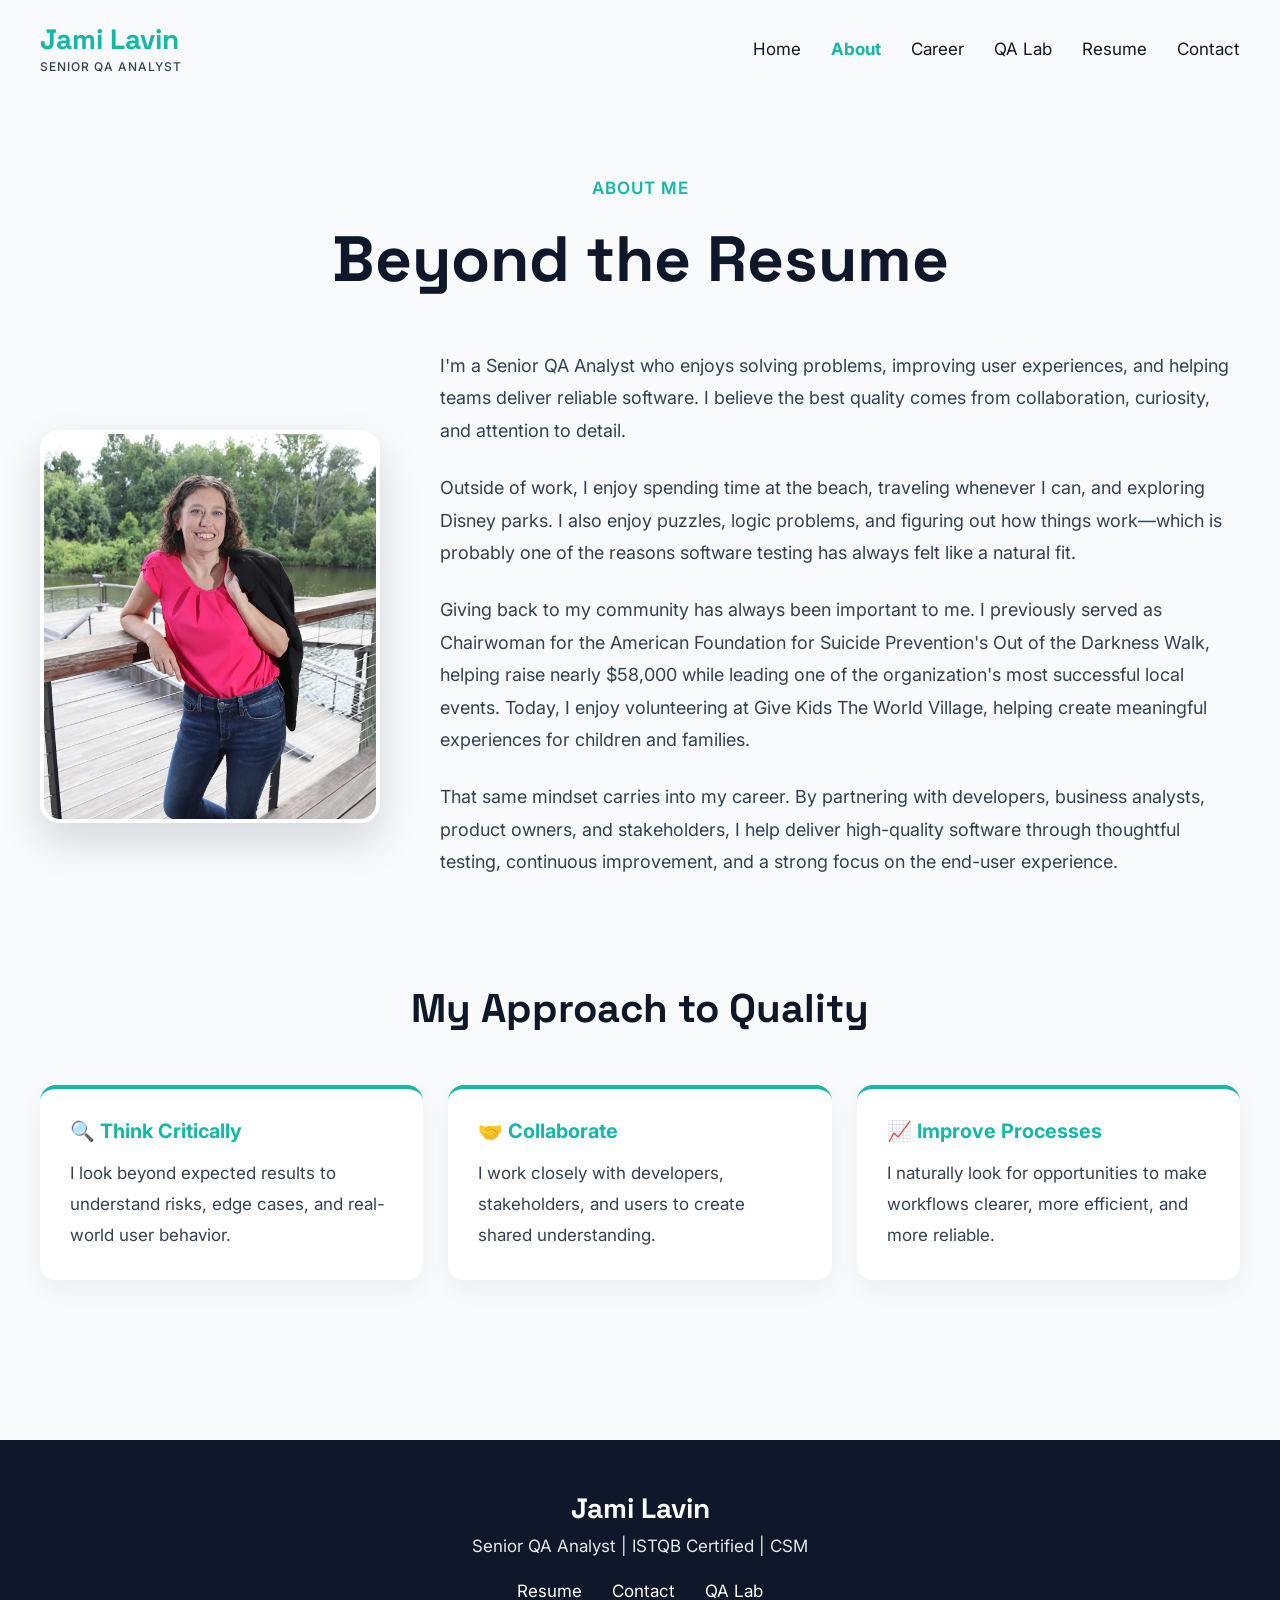
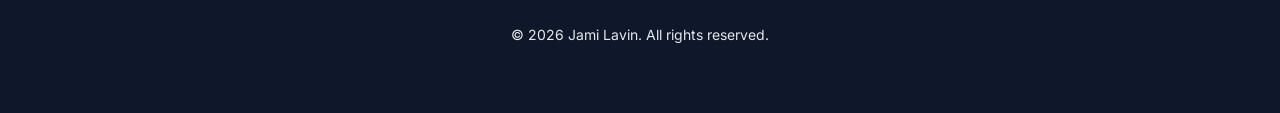
==== commit e9acd017: "Sync final portfolio updates" ====
--- a/about.html
+++ b/about.html
@@ -1,213 +1,161 @@
 <!DOCTYPE html>
 <html lang="en">
-
-<head>
-
-<meta charset="UTF-8">
-
-<meta name="viewport" content="width=device-width, initial-scale=1.0">
-
-<title>About | Jami Lavin</title>
-
-<link rel="stylesheet" href="css/style.css">
-
-<link href="https://fonts.googleapis.com/css2?family=Inter:wght@400;500;600;700&family=Space+Grotesk:wght@500;600;700&display=swap" rel="stylesheet">
-
-</head>
-
-
-<body>
-
-
-<header>
-
-<nav class="navbar">
-
-<div class="logo">
-Jami Lavin
-<span>Senior QA Analyst</span>
-</div>
-
-
-<ul class="nav-links">
-
-<li><a href="index.html">Home</a></li>
-<li><a class="active" href="about.html">About</a></li>
-<li><a href="experience.html">Career</a></li>
-<li><a href="qa-lab.html">QA Lab</a></li>
-<li><a href="resume.html">Resume</a></li>
-<li><a href="contact.html">Contact</a></li>
-
-</ul>
-
-</nav>
-
-</header>
-
-<main class="page-container">
-<section class="about about-intro">
-
+ <head>
+  <meta charset="utf-8">
+  <meta content="width=device-width, initial-scale=1.0" name="viewport">
+  <title>
+   About | Jami Lavin
+  </title>
+  <link href="css/style.css" rel="stylesheet">
+  <link href="https://fonts.googleapis.com/css2?family=Inter:wght@400;500;600;700&family=Space+Grotesk:wght@500;600;700&display=swap" rel="stylesheet">
+ </head>
+ <body>
+  <header>
+   <nav class="navbar">
+    <div class="logo">
+     Jami Lavin
+     <span>
+      Senior QA Analyst
+     </span>
+    </div>
+    <ul class="nav-links">
+     <li>
+      <a href="index.html">
+       Home
+      </a>
+     </li>
+     <li>
+      <a class="active" href="about.html">
+       About
+      </a>
+     </li>
+     <li>
+      <a href="experience.html">
+       Career
+      </a>
+     </li>
+     <li>
+      <a href="qa-lab.html">
+       QA Lab
+      </a>
+     </li>
+     <li>
+      <a href="resume.html">
+       Resume
+      </a>
+     </li>
+     <li>
+      <a href="contact.html">
+       Contact
+      </a>
+     </li>
+    </ul>
+   </nav>
+  </header>
+  <main class="page-container about-page-container">
+   <section class="about about-intro">
     <div class="section-title">
-
-        <p class="section-label">
-            ABOUT ME
-        </p>
-
-        <h1>
-           Beyond the Resume
-        </h1>
-
+     <p class="section-label">
+      ABOUT ME
+     </p>
+     <h1>
+      Beyond the Resume
+     </h1>
     </div>
-
-
-
     <div class="about-content">
-<div class="about-image">
-
-    <img src="images/about-photo.png" alt="Jami Lavin">
-
-</div>
-
-<div class="about-text">
-
-<p>
-    I'm a Senior QA Analyst who enjoys solving problems, improving user
+     <div class="about-image">
+      <img alt="Jami Lavin" src="images/about-photo.png">
+     </div>
+     <div class="about-text">
+      <p>
+       I'm a Senior QA Analyst who enjoys solving problems, improving user
     experiences, and helping teams deliver reliable software. I believe
     the best quality comes from collaboration, curiosity, and attention
     to detail.
-</p>
-
-<p>
-    Outside of work, I enjoy spending time at the beach, traveling whenever
+      </p>
+      <p>
+       Outside of work, I enjoy spending time at the beach, traveling whenever
     I can, and exploring Disney parks. I also enjoy puzzles, logic
-    problems, and figuring out how things work—which is probably one of the
+    problems, and figuring out how things work&mdash;which is probably one of the
     reasons software testing has always felt like a natural fit.
-</p>
-
-<p>
-    Giving back to my community has always been important to me. I previously
+      </p>
+      <p>
+       Giving back to my community has always been important to me. I previously
     served as Chairwoman for the American Foundation for Suicide Prevention's
     Out of the Darkness Walk, helping raise nearly $58,000 while leading one
     of the organization's most successful local events. Today, I enjoy
     volunteering at Give Kids The World Village, helping create meaningful
     experiences for children and families.
-</p>
-
-<p>
-    That same mindset carries into my career. By partnering with developers,
+      </p>
+      <p>
+       That same mindset carries into my career. By partnering with developers,
     business analysts, product owners, and stakeholders, I help deliver
     high-quality software through thoughtful testing, continuous improvement,
     and a strong focus on the end-user experience.
-</p>
-
+      </p>
+     </div>
     </div>
-
+   </section>
+   <section class="about quality-approach">
+    <div class="section-title">
+     <h2>
+      My Approach to Quality
+     </h2>
     </div>
-
-</section>
-
-
-
-<section class="about quality-approach">
-
-<div class="section-title">
-
-<h2>
-My Approach to Quality
-</h2>
-
-</div>
-
-
-<div class="skills-grid">
-
-
-<div class="skill-card">
-
-<h3>
-🔍 Think Critically
-</h3>
-
-<p>
-I look beyond expected results to understand risks,
+    <div class="skills-grid">
+     <div class="skill-card">
+      <h3>
+       🔍 Think Critically
+      </h3>
+      <p>
+       I look beyond expected results to understand risks,
 edge cases, and real-world user behavior.
-</p>
-
-</div>
-
-
-
-<div class="skill-card">
-
-<h3>
-🤝 Collaborate
-</h3>
-
-<p>
-I work closely with developers, stakeholders,
+      </p>
+     </div>
+     <div class="skill-card">
+      <h3>
+       🤝 Collaborate
+      </h3>
+      <p>
+       I work closely with developers, stakeholders,
 and users to create shared understanding.
-</p>
-
-</div>
-
-
-
-<div class="skill-card">
-
-<h3>
-📈 Improve Processes
-</h3>
-
-<p>
-I naturally look for opportunities to make
+      </p>
+     </div>
+     <div class="skill-card">
+      <h3>
+       📈 Improve Processes
+      </h3>
+      <p>
+       I naturally look for opportunities to make
 workflows clearer, more efficient, and more reliable.
-</p>
-
-</div>
-
-
-
-
-
-</div>
-
-</section>
-</main>
-
-
-
-<footer class="footer">
-
-    <div class="footer-content">
-
-        <h3>
-            Jami Lavin
-        </h3>
-
-        <p>
-            Senior QA Analyst | ISTQB Certified | CSM
-        </p>
-
-        <div class="footer-links">
-
-            <a href="resume.html">
-                Resume
-            </a>
-
-            <a href="contact.html">
-                Contact
-            </a>
-
-            <a href="qa-lab.html">
-                QA Lab
-            </a>
-
-        </div>
-
-        <p class="footer-copy">
-            © 2026 Jami Lavin. All rights reserved.
-        </p>
-
+      </p>
+     </div>
     </div>
-
-</footer>+   </section>
+  </main>
+  <footer class="footer">
+   <div class="footer-content">
+    <h3>
+     Jami Lavin
+    </h3>
+    <p>
+     Senior QA Analyst | ISTQB Certified | CSM
+    </p>
+    <div class="footer-links">
+     <a href="resume.html">
+      Resume
+     </a>
+     <a href="contact.html">
+      Contact
+     </a>
+     <a href="qa-lab.html">
+      QA Lab
+     </a>
+    </div>
+    <p class="footer-copy">
+     &copy; 2026 Jami Lavin. All rights reserved.
+    </p>
+   </div>
+  </footer>
+ </body>
+</html>
--- a/css/style.css
+++ b/css/style.css
@@ -589,7 +589,7 @@
 
 .qa-card {
     background: white;
-    padding: 35px;
+    padding: 30px;
     border-radius: 18px;
     box-shadow: 0 10px 25px rgba(0,0,0,.05);
     transition: .3s;
@@ -617,7 +617,7 @@
 
 .project-card {
     background: white;
-    padding: 35px;
+    padding: 30px;
     border-radius: 18px;
     box-shadow: 0 10px 25px rgba(0,0,0,.05);
     border-top: 4px solid var(--accent);
@@ -669,8 +669,8 @@
 }
 
 .qa-process {
-    max-width: 850px;
-    margin: 40px auto;
+    max-width: 900px;
+    margin: 0 auto;
 }
 
 .process-step {
@@ -694,6 +694,58 @@
 
 .process-step p {
     line-height: 1.7;
+}
+
+/* QA Lab page layout */
+
+.qa-lab-page-container {
+    padding-top: 70px;
+    padding-bottom: 90px;
+}
+
+.qa-lab-hero {
+    text-align: center;
+}
+
+.qa-lab-section {
+    width: 100%;
+    margin-top: 50px;
+    padding: 0;
+}
+
+.qa-lab-section .section-title {
+    margin-bottom: 40px;
+}
+
+.qa-lab-page-container .project-grid {
+    width: 100%;
+    max-width: 1150px;
+    margin-left: auto;
+    margin-right: auto;
+}
+
+.qa-lab-page-container .qa-dashboard,
+.qa-lab-page-container .skills-grid {
+    width: 100%;
+    max-width: 1050px;
+    margin-left: auto;
+    margin-right: auto;
+}
+
+.qa-lab-page-container .skill-card {
+    padding: 28px 30px;
+}
+
+@media (min-width: 1000px) {
+
+    .qa-lab-page-container .project-grid {
+        grid-template-columns: repeat(3, 1fr);
+    }
+
+    .qa-lab-page-container .qa-dashboard,
+    .qa-lab-page-container .skills-grid {
+        grid-template-columns: repeat(2, 1fr);
+    }
 }
 
 /* =========================================================
@@ -1388,10 +1440,47 @@
     color: var(--accent);
 }
 
+.resume-page-container {
+    padding-top: 70px;
+    padding-bottom: 90px;
+}
+
+.resume-header {
+    text-align: center;
+}
+
+.resume-header .section-title {
+    margin-bottom: 20px;
+}
+
+.resume-summary-section,
 .resume-section {
-    padding: 60px 8%;
-    max-width: 900px;
-    margin: auto;
+    width: 100%;
+    max-width: 1100px;
+    margin: 70px auto 0;
+}
+
+.resume-summary-section h2,
+.resume-section > h2 {
+    text-align: center;
+    margin-bottom: 30px;
+}
+
+.resume-summary {
+    max-width: 850px;
+    margin: 0 auto;
+    padding: 30px 35px;
+    background: white;
+    border-left: 4px solid var(--accent);
+    border-radius: 12px;
+    box-shadow: 0 8px 22px rgba(0, 0, 0, 0.06);
+    font-size: 18px;
+    line-height: 1.8;
+    text-align: left;
+}
+
+.resume-skills-grid {
+    grid-template-columns: repeat(2, 1fr);
 }
 
 .resume-section p,
@@ -1400,15 +1489,23 @@
     line-height: 1.7;
 }
 
-.resume-section li {
-    margin-bottom: 12px;
-}
-
-.resume-summary {
+.resume-highlights {
     max-width: 900px;
-    margin: 0 auto;
-    line-height: 1.7;
-    text-align: center;
+}
+
+.resume-highlights ul {
+    background: white;
+    padding: 35px 45px 35px 65px;
+    border-radius: 16px;
+    box-shadow: 0 10px 25px rgba(0, 0, 0, 0.06);
+}
+
+.resume-highlights li {
+    margin-bottom: 14px;
+}
+
+.resume-highlights li:last-child {
+    margin-bottom: 0;
 }
 
 /* =========================================================
@@ -1505,6 +1602,43 @@
     .about-image img {
         max-width: 280px;
     }
+/*qa lab*/
+    .qa-lab-page-container {
+    padding-top: 50px;
+    padding-bottom: 60px;
+}
+
+.qa-lab-section {
+    margin-top: 50px;
+}
+
+.qa-lab-page-container .project-grid,
+.qa-lab-page-container .qa-dashboard,
+.qa-lab-page-container .skills-grid {
+    grid-template-columns: 1fr;
+}
+/*resume*/
+    .resume-page-container {
+        padding-top: 50px;
+        padding-bottom: 60px;
+    }
+
+    .resume-summary-section,
+    .resume-section {
+        margin-top: 50px;
+    }
+
+    .resume-summary {
+        padding: 25px;
+    }
+
+    .resume-skills-grid {
+        grid-template-columns: 1fr;
+    }
+
+    .resume-highlights ul {
+        padding: 28px 28px 28px 48px;
+    }
 }
 
 @media (min-width: 1000px) {
@@ -1537,3 +1671,232 @@
         padding-right: 0;
     }
 }
+
+
+
+
+/* =========================================================
+   Unified Page Layout System
+   Keeps every interior page aligned to the same desktop width
+   while preserving readable component widths and mobile flow.
+========================================================= */
+
+:root {
+    --content-width: 1200px;
+    --content-gutter: 40px;
+    --section-space: 80px;
+}
+
+.page-container {
+    width: min(var(--content-width), calc(100% - (var(--content-gutter) * 2)));
+    margin: 0 auto;
+}
+
+.page-container > section {
+    width: 100%;
+}
+
+/* About */
+.about-page-container > .about {
+    padding: var(--section-space) 0;
+}
+
+.about-page-container > .about-intro {
+    padding-bottom: 35px;
+}
+
+.about-page-container > .quality-approach {
+    padding-top: 35px;
+}
+
+.about-page-container .about-content {
+    width: 100%;
+    max-width: none;
+}
+
+/* Career */
+.career-page-container > .experience-page {
+    width: 100%;
+    padding: var(--section-space) 0;
+}
+
+.career-page-container > .leadership-section {
+    padding-top: 35px;
+}
+
+.career-page-container .experience-card,
+.career-page-container .career-cards,
+.career-page-container .leadership-section {
+    width: 100%;
+    max-width: none;
+}
+
+.career-page-container .section-title > p:not(.section-label) {
+    max-width: 900px;
+    margin-left: auto;
+    margin-right: auto;
+    line-height: 1.8;
+}
+
+.career-page-container .volunteer-role,
+.career-page-container .leadership-section > h3,
+.career-page-container .leadership-section > p {
+    max-width: 950px;
+    margin-left: auto;
+    margin-right: auto;
+    text-align: left;
+}
+
+/* QA Lab */
+.qa-lab-page-container > section {
+    padding-left: 0;
+    padding-right: 0;
+}
+
+.qa-lab-page-container > .qa-lab-hero,
+.qa-lab-page-container > .qa-approach,
+.qa-lab-page-container > .projects,
+.qa-lab-page-container > .qa-artifacts,
+.qa-lab-page-container > .skills {
+    padding-top: var(--section-space);
+    padding-bottom: var(--section-space);
+}
+
+/* Resume */
+.resume-page-container > .resume {
+    padding: var(--section-space) 0 35px;
+}
+
+.resume-page-container .resume-section {
+    width: 100%;
+    max-width: 1000px;
+    padding: 45px 0;
+    margin: 0 auto;
+}
+
+.resume-page-container .resume-summary {
+    max-width: 850px;
+}
+
+/* Contact */
+.contact-page-container > .contact {
+    padding: var(--section-space) 0;
+}
+
+/* Case studies */
+.case-study-page-container > .case-study {
+    padding: var(--section-space) 0 35px;
+}
+
+.case-study-page-container .case-section {
+    width: 100%;
+    max-width: none;
+    margin: 45px auto;
+    padding: 20px 0;
+}
+
+.case-study-page-container .case-section > p,
+.case-study-page-container .case-section > ul {
+    max-width: 950px;
+}
+
+.case-study-page-container .case-section > p,
+.case-study-page-container .case-section > ul,
+.case-study-page-container .case-section > h2 {
+    margin-left: auto;
+    margin-right: auto;
+}
+
+.case-study-page-container .case-section > h2 {
+    max-width: 950px;
+}
+
+.case-study-page-container .case-grid {
+    width: 100%;
+}
+
+.case-study-page-container > .hero-buttons {
+    margin-top: 10px;
+}
+
+/* Test cases and defects */
+.test-page-container > .artifact-hero,
+.defect-page-container > .artifact-hero {
+    padding: var(--section-space) 0 35px;
+}
+
+.test-page-container > .test-cases {
+    padding: 25px 0 45px;
+}
+
+.test-page-container > .case-section {
+    width: 100%;
+    max-width: 1000px;
+    padding-left: 0;
+    padding-right: 0;
+}
+
+.defect-page-container > .defect-overview {
+    width: 100%;
+    max-width: 1000px;
+}
+
+.defect-page-container > .defect-work-item,
+.test-page-container .test-work-item {
+    width: 100%;
+    max-width: 1000px;
+}
+
+/* Artifact pages that use the general page container */
+.page-container > .artifact-hero {
+    width: 100%;
+}
+
+/* Consistent navigation width on large screens */
+.navbar {
+    width: min(1400px, calc(100% - 80px));
+    margin: 0 auto;
+    padding-left: 0;
+    padding-right: 0;
+}
+
+@media (max-width: 768px) {
+    :root {
+        --content-gutter: 20px;
+        --section-space: 60px;
+    }
+
+    h1 {
+        font-size: 42px;
+        line-height: 1.1;
+    }
+
+    h2 {
+        font-size: 26px;
+    }
+
+    .navbar {
+        width: calc(100% - 40px);
+    }
+
+    .page-container {
+        width: calc(100% - 40px);
+    }
+
+    .about-page-container > .about-intro,
+    .about-page-container > .quality-approach,
+    .career-page-container > .leadership-section {
+        padding-top: 30px;
+        padding-bottom: 50px;
+    }
+
+    .case-study-page-container .case-section {
+        margin: 25px auto;
+        padding: 15px 0;
+    }
+
+    .case-study-page-container .case-grid,
+    .career-page-container .career-cards .skills-grid {
+        grid-template-columns: 1fr;
+    }
+}
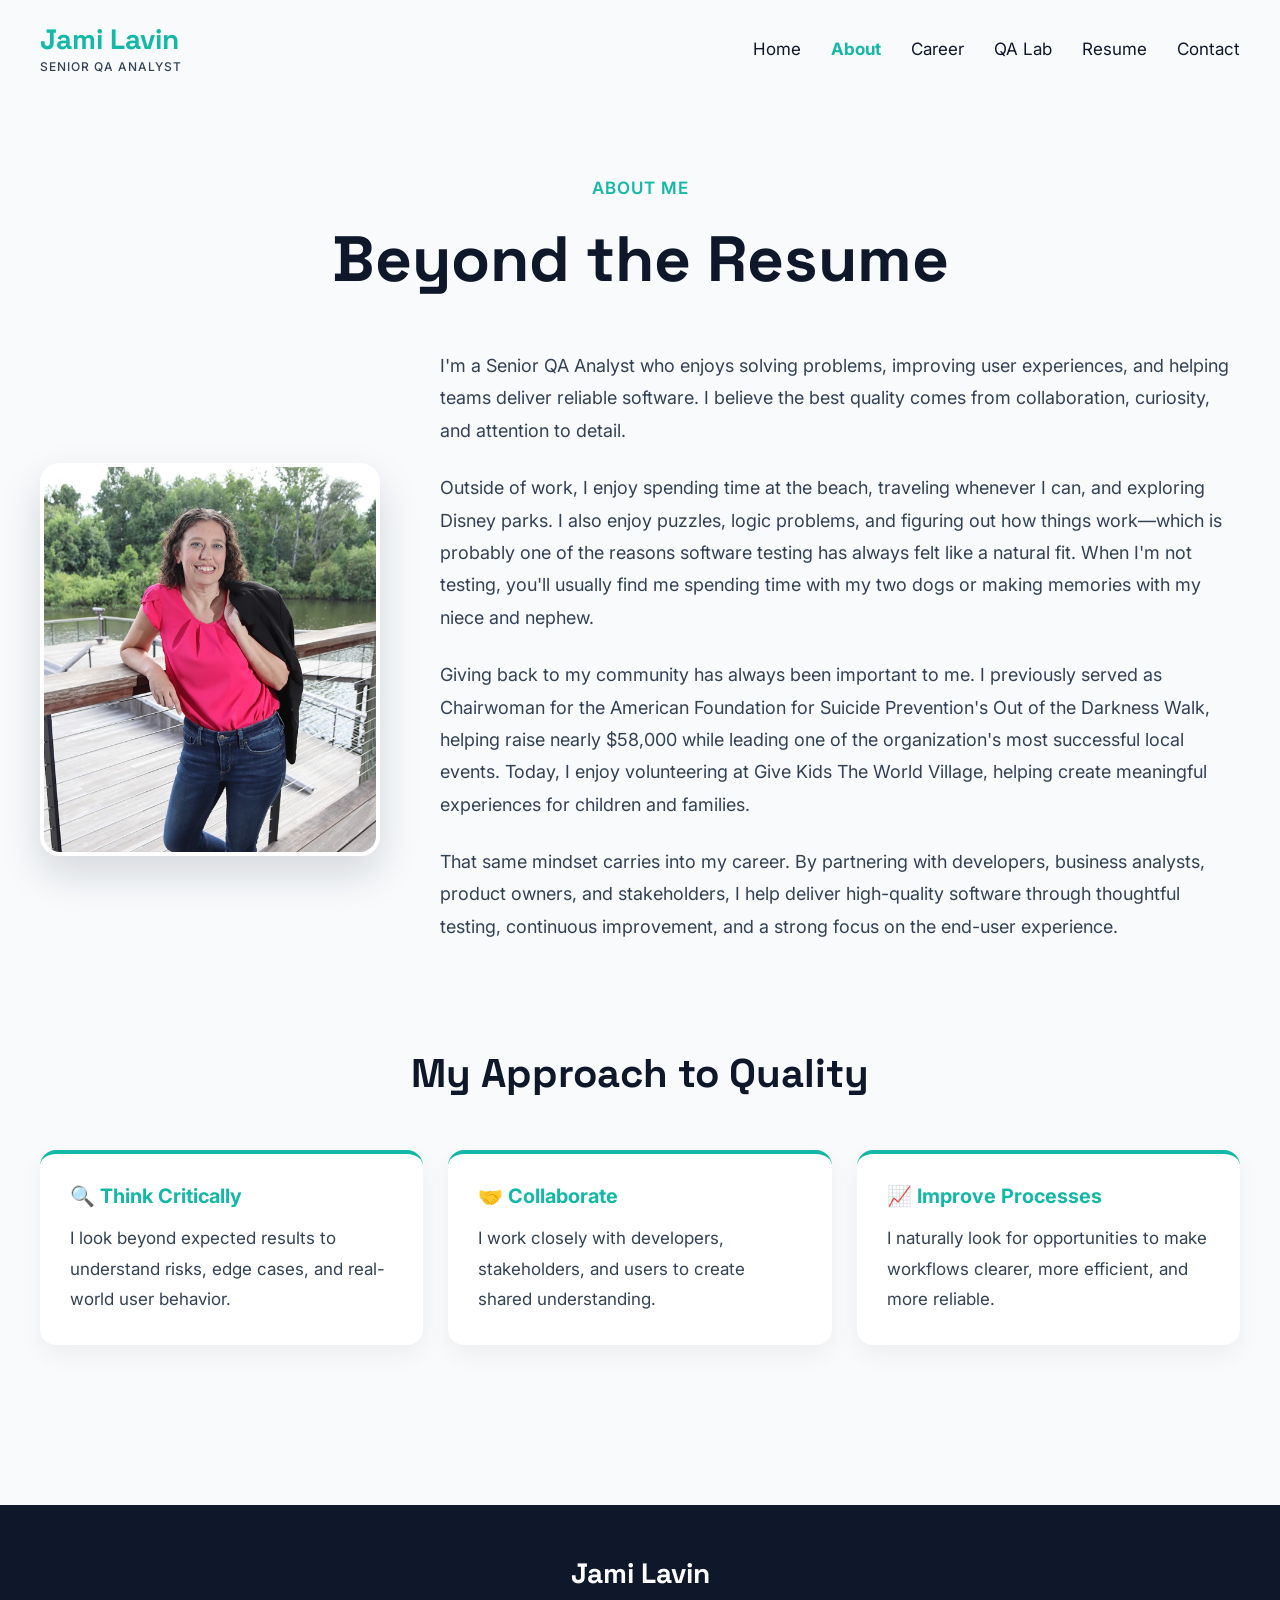
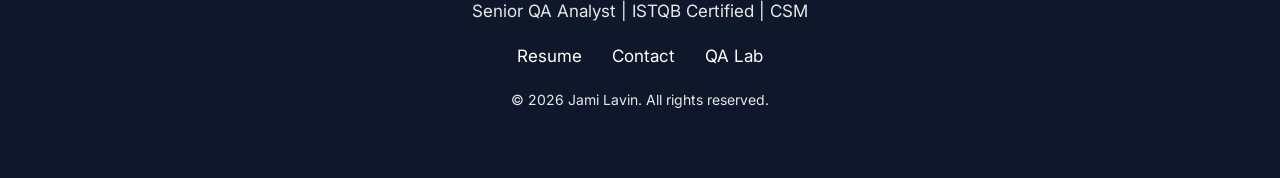
==== commit 596116d0: "Describe your changes" ====
--- a/about.html
+++ b/about.html
@@ -73,12 +73,14 @@
     the best quality comes from collaboration, curiosity, and attention
     to detail.
       </p>
-      <p>
-       Outside of work, I enjoy spending time at the beach, traveling whenever
-    I can, and exploring Disney parks. I also enjoy puzzles, logic
-    problems, and figuring out how things work&mdash;which is probably one of the
-    reasons software testing has always felt like a natural fit.
-      </p>
+     <p>
+    Outside of work, I enjoy spending time at the beach, traveling whenever
+    I can, and exploring Disney parks. I also enjoy puzzles, logic problems,
+    and figuring out how things work—which is probably one of the reasons
+    software testing has always felt like a natural fit. When I'm not testing,
+    you'll usually find me spending time with my two dogs or making memories
+    with my niece and nephew.
+</p>
       <p>
        Giving back to my community has always been important to me. I previously
     served as Chairwoman for the American Foundation for Suicide Prevention's
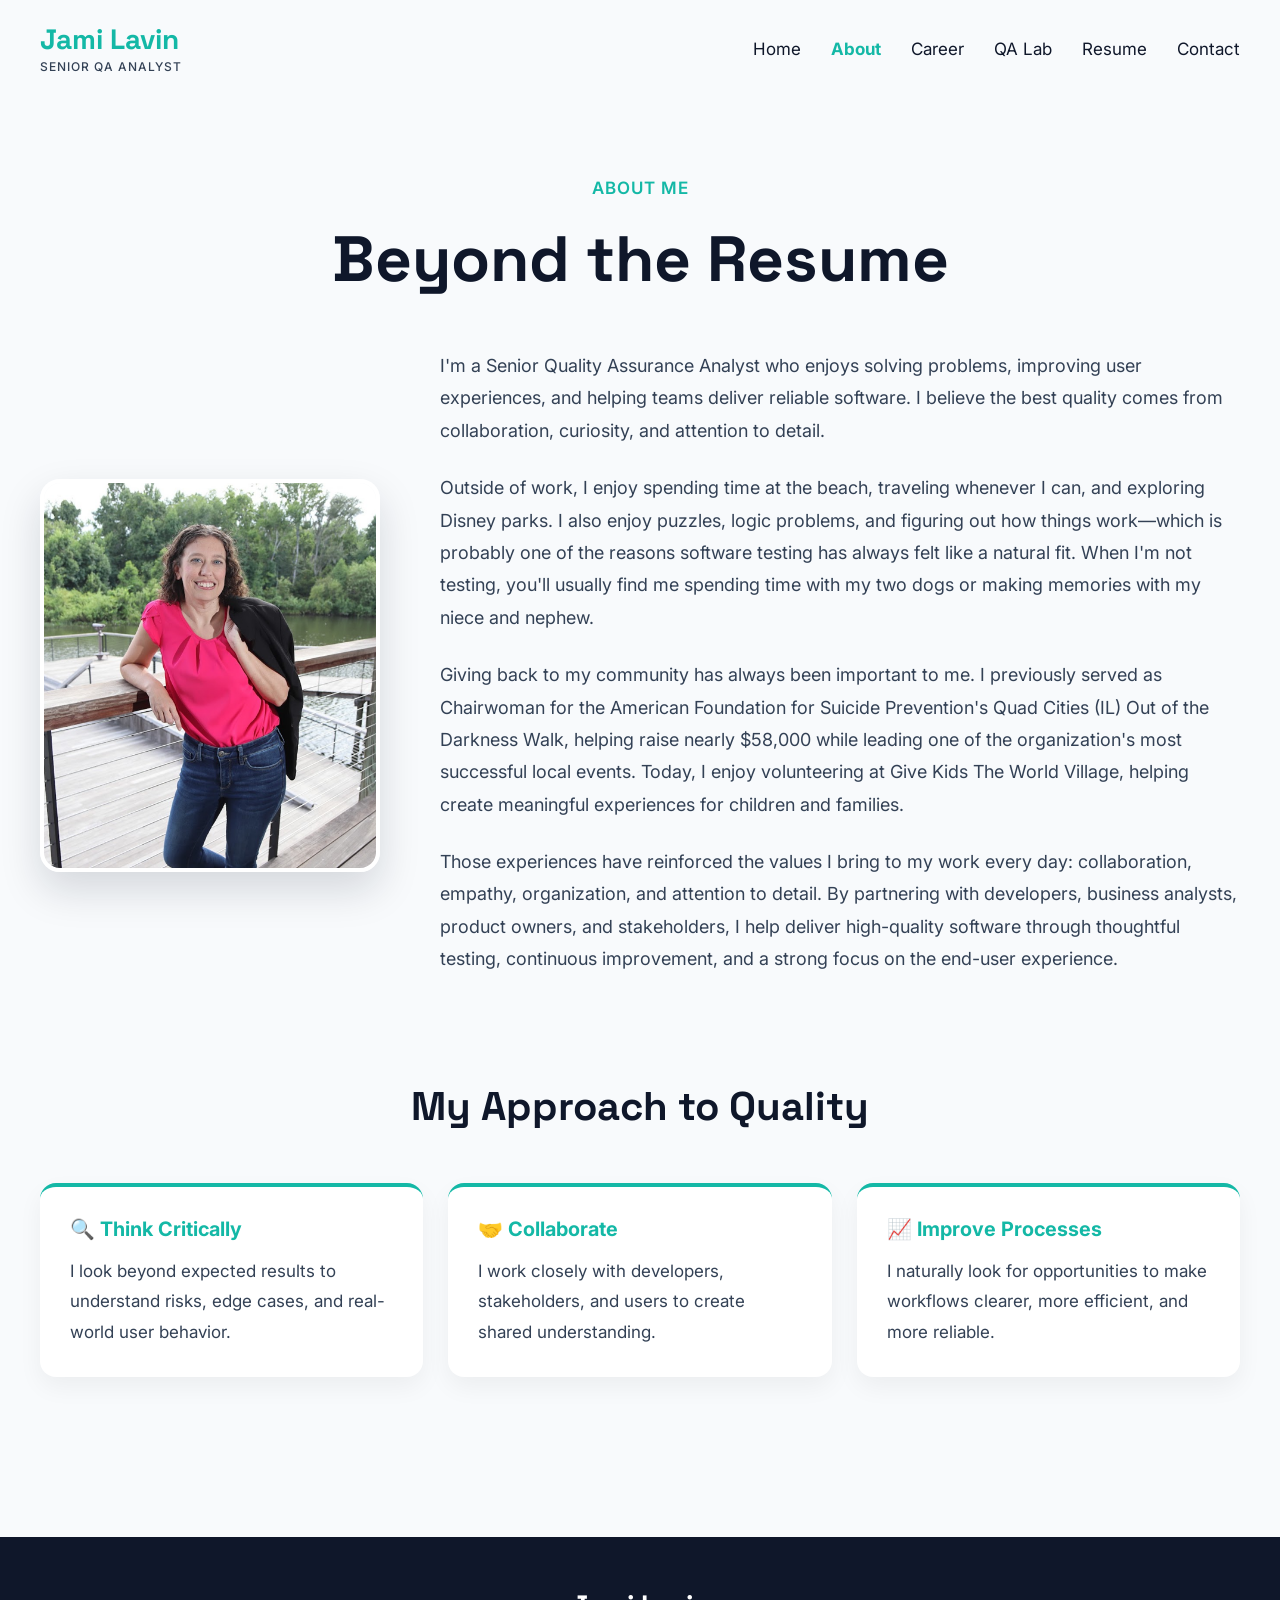
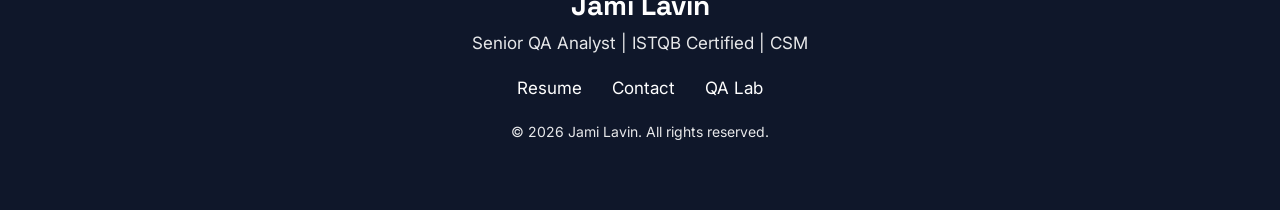
==== commit c0898e8c: "Finalize portfolio updates" ====
--- a/about.html
+++ b/about.html
@@ -68,7 +68,7 @@
      </div>
      <div class="about-text">
       <p>
-       I'm a Senior QA Analyst who enjoys solving problems, improving user
+       I'm a Senior Quality Assurance Analyst who enjoys solving problems, improving user
     experiences, and helping teams deliver reliable software. I believe
     the best quality comes from collaboration, curiosity, and attention
     to detail.
@@ -84,16 +84,17 @@
       <p>
        Giving back to my community has always been important to me. I previously
     served as Chairwoman for the American Foundation for Suicide Prevention's
-    Out of the Darkness Walk, helping raise nearly $58,000 while leading one
+    Quad Cities (IL) Out of the Darkness Walk, helping raise nearly $58,000 while leading one
     of the organization's most successful local events. Today, I enjoy
     volunteering at Give Kids The World Village, helping create meaningful
     experiences for children and families.
       </p>
       <p>
-       That same mindset carries into my career. By partnering with developers,
-    business analysts, product owners, and stakeholders, I help deliver
-    high-quality software through thoughtful testing, continuous improvement,
-    and a strong focus on the end-user experience.
+     Those experiences have reinforced the values I bring to my work every day:
+collaboration, empathy, organization, and attention to detail. By partnering
+with developers, business analysts, product owners, and stakeholders, I help
+deliver high-quality software through thoughtful testing, continuous
+improvement, and a strong focus on the end-user experience.
       </p>
      </div>
     </div>
--- a/css/style.css
+++ b/css/style.css
@@ -157,6 +157,23 @@
     margin-top: 40px;
 }
 
+.experience-summary {
+    margin-top: 45px;
+}
+
+.experience-summary h2 {
+    margin-bottom: 25px;
+}
+
+.career-highlight-content h3 {
+    margin-bottom: 8px;
+}
+
+.career-highlight-content p {
+    margin-bottom: 18px;
+    line-height: 1.7;
+}
+
 .volunteer-spacer {
     height: 40px;
 }
@@ -199,6 +216,45 @@
 
 .career-page-container .leadership-section {
     padding: 40px 0 80px;
+}
+
+.recommendation-section blockquote {
+    font-size: 22px;
+    line-height: 1.8;
+    font-style: italic;
+    color: var(--primary);
+    border-left: 4px solid var(--accent);
+    padding-left: 25px;
+    margin-bottom: 30px;
+}
+
+.recommendation-author {
+    margin-top: 20px;
+    color: var(--text);
+    line-height: 1.7;
+}
+
+/* Recommendation */
+
+.recommendation-section blockquote {
+    font-size: 22px;
+    line-height: 1.8;
+    font-style: italic;
+    color: var(--primary);
+    border-left: 4px solid var(--accent);
+    padding-left: 25px;
+    margin-bottom: 30px;
+}
+
+.recommendation-author {
+    margin-top: 20px;
+    color: var(--text);
+    line-height: 1.7;
+}
+
+.recommendation-section .hero-buttons {
+    justify-content: flex-start;
+    margin-top: 30px;
 }
 
 /* =========================================================
@@ -742,11 +798,15 @@
         grid-template-columns: repeat(3, 1fr);
     }
 
-    .qa-lab-page-container .qa-dashboard,
-    .qa-lab-page-container .skills-grid {
-        grid-template-columns: repeat(2, 1fr);
-    }
-}
+.qa-lab-page-container .qa-dashboard {
+    grid-template-columns: repeat(3, 1fr);
+}
+
+.qa-lab-page-container .skills-grid {
+    grid-template-columns: repeat(2, 1fr);
+}
+    }
+
 
 /* =========================================================
    Footer
